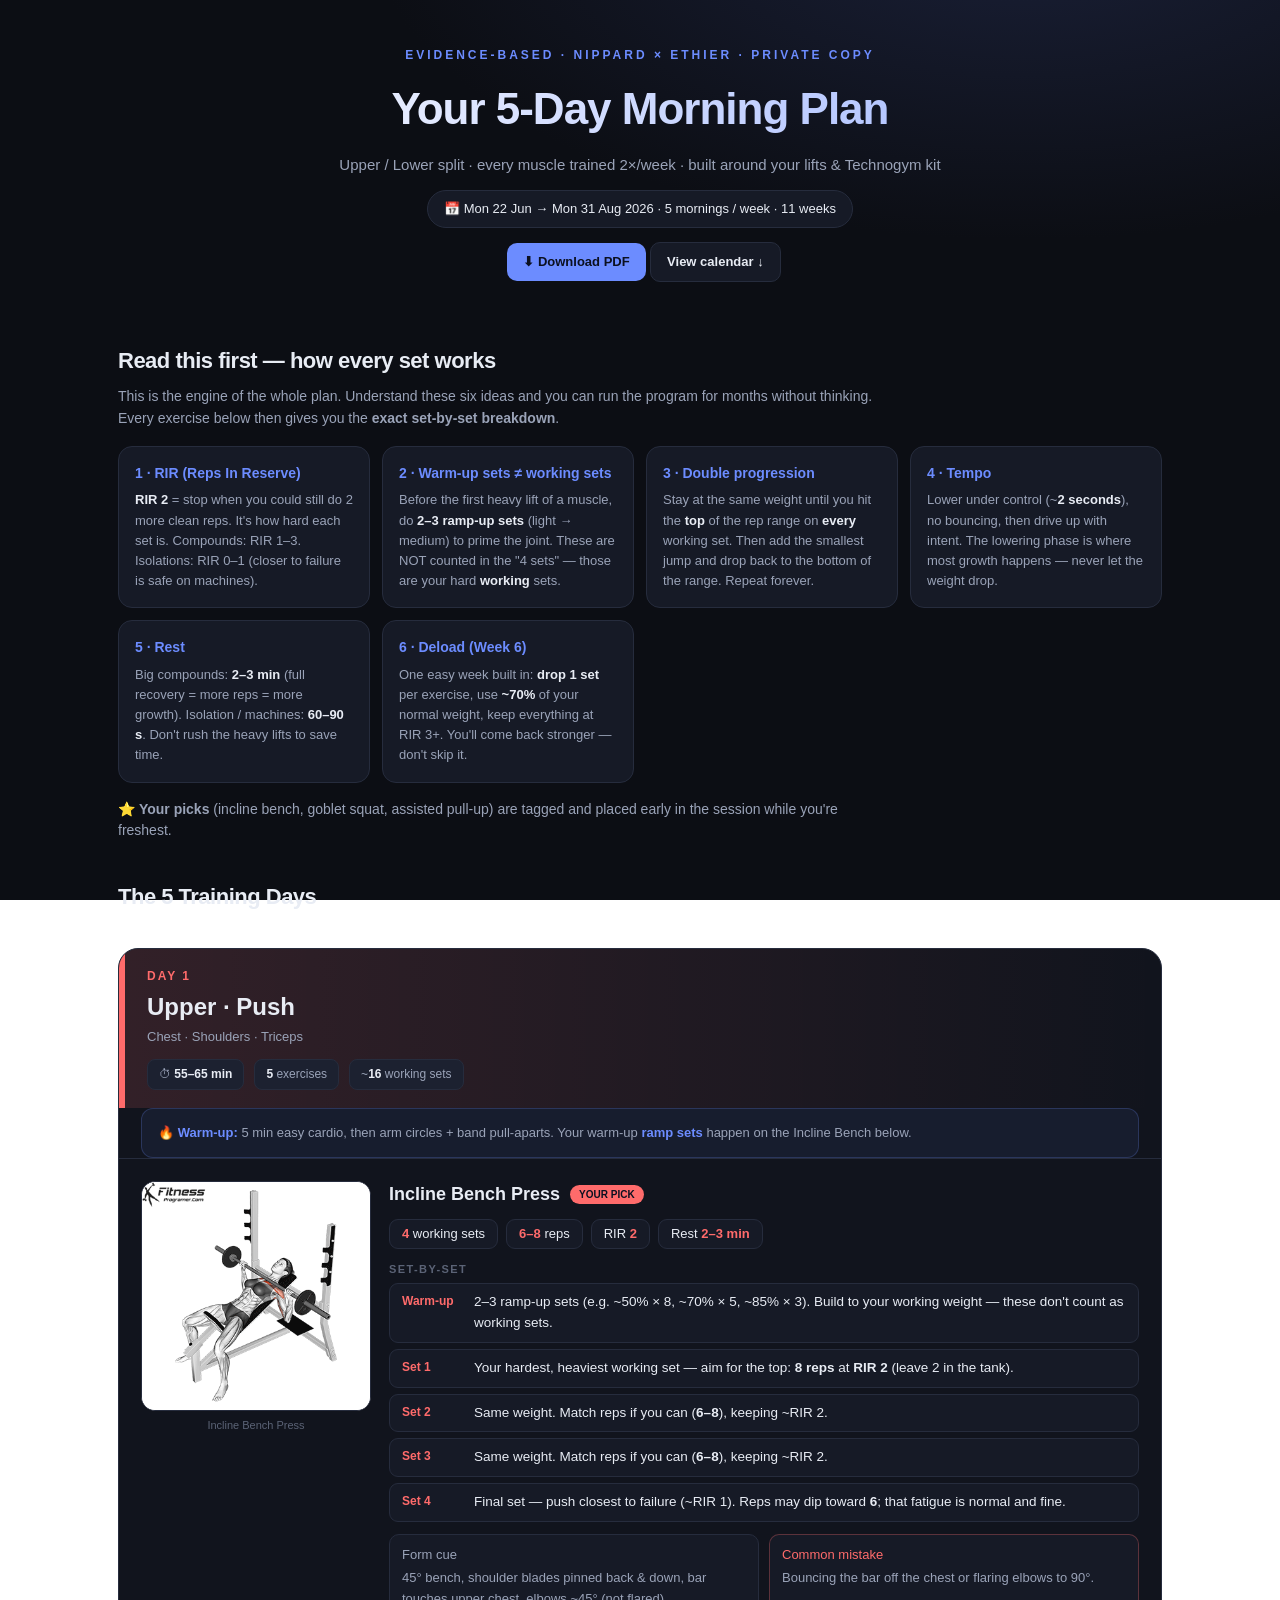
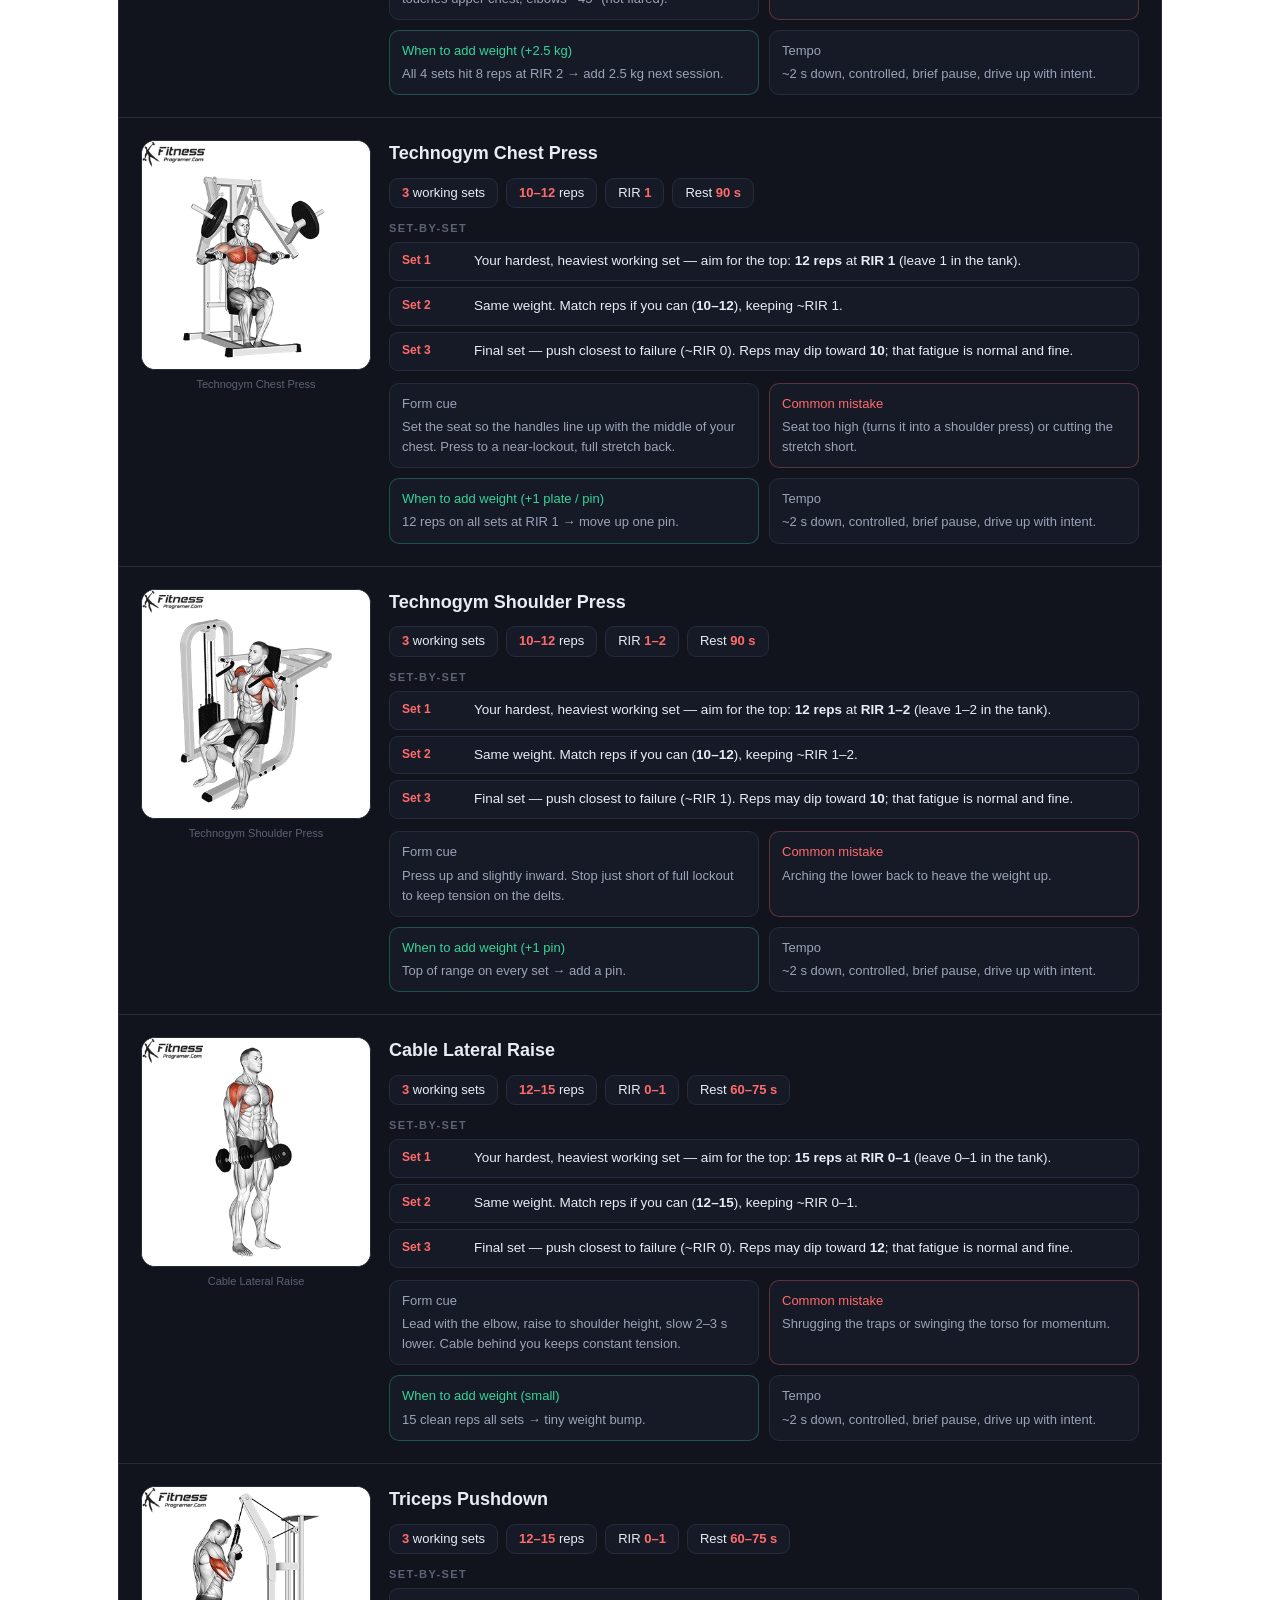
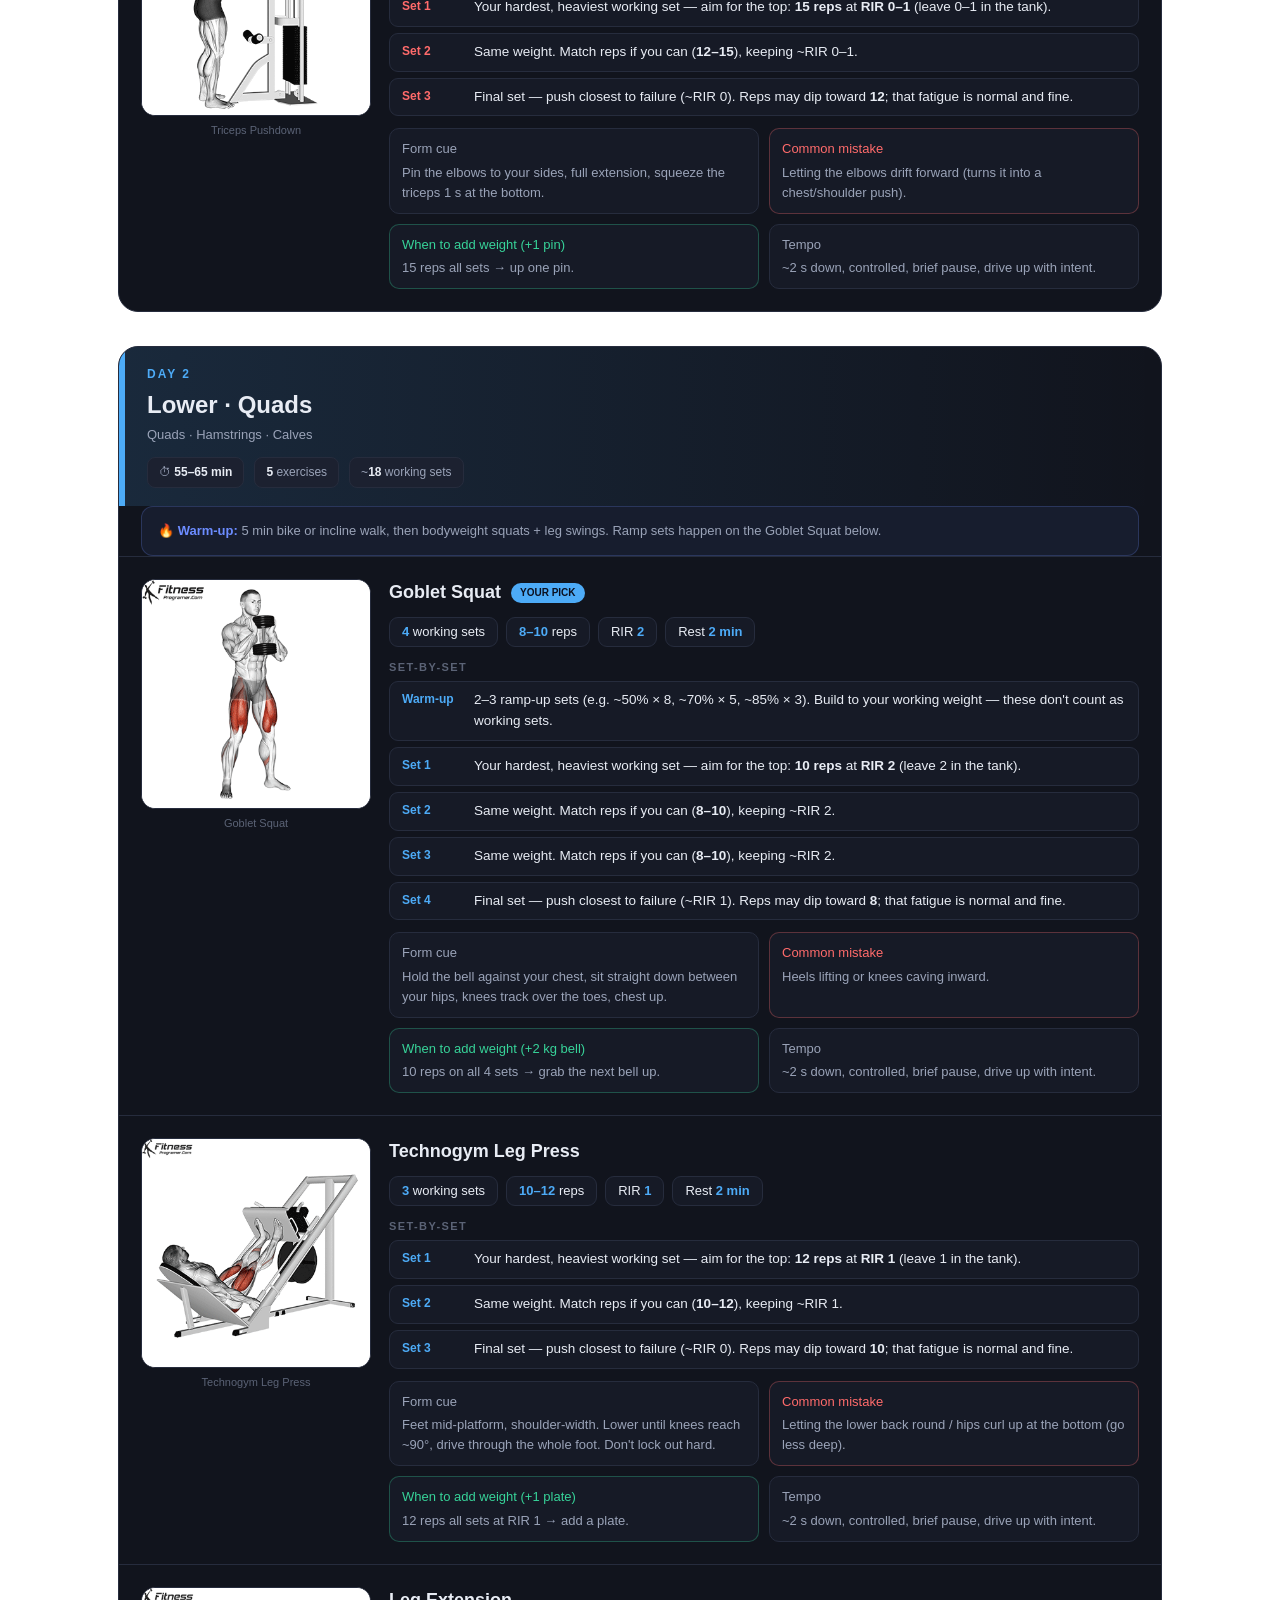
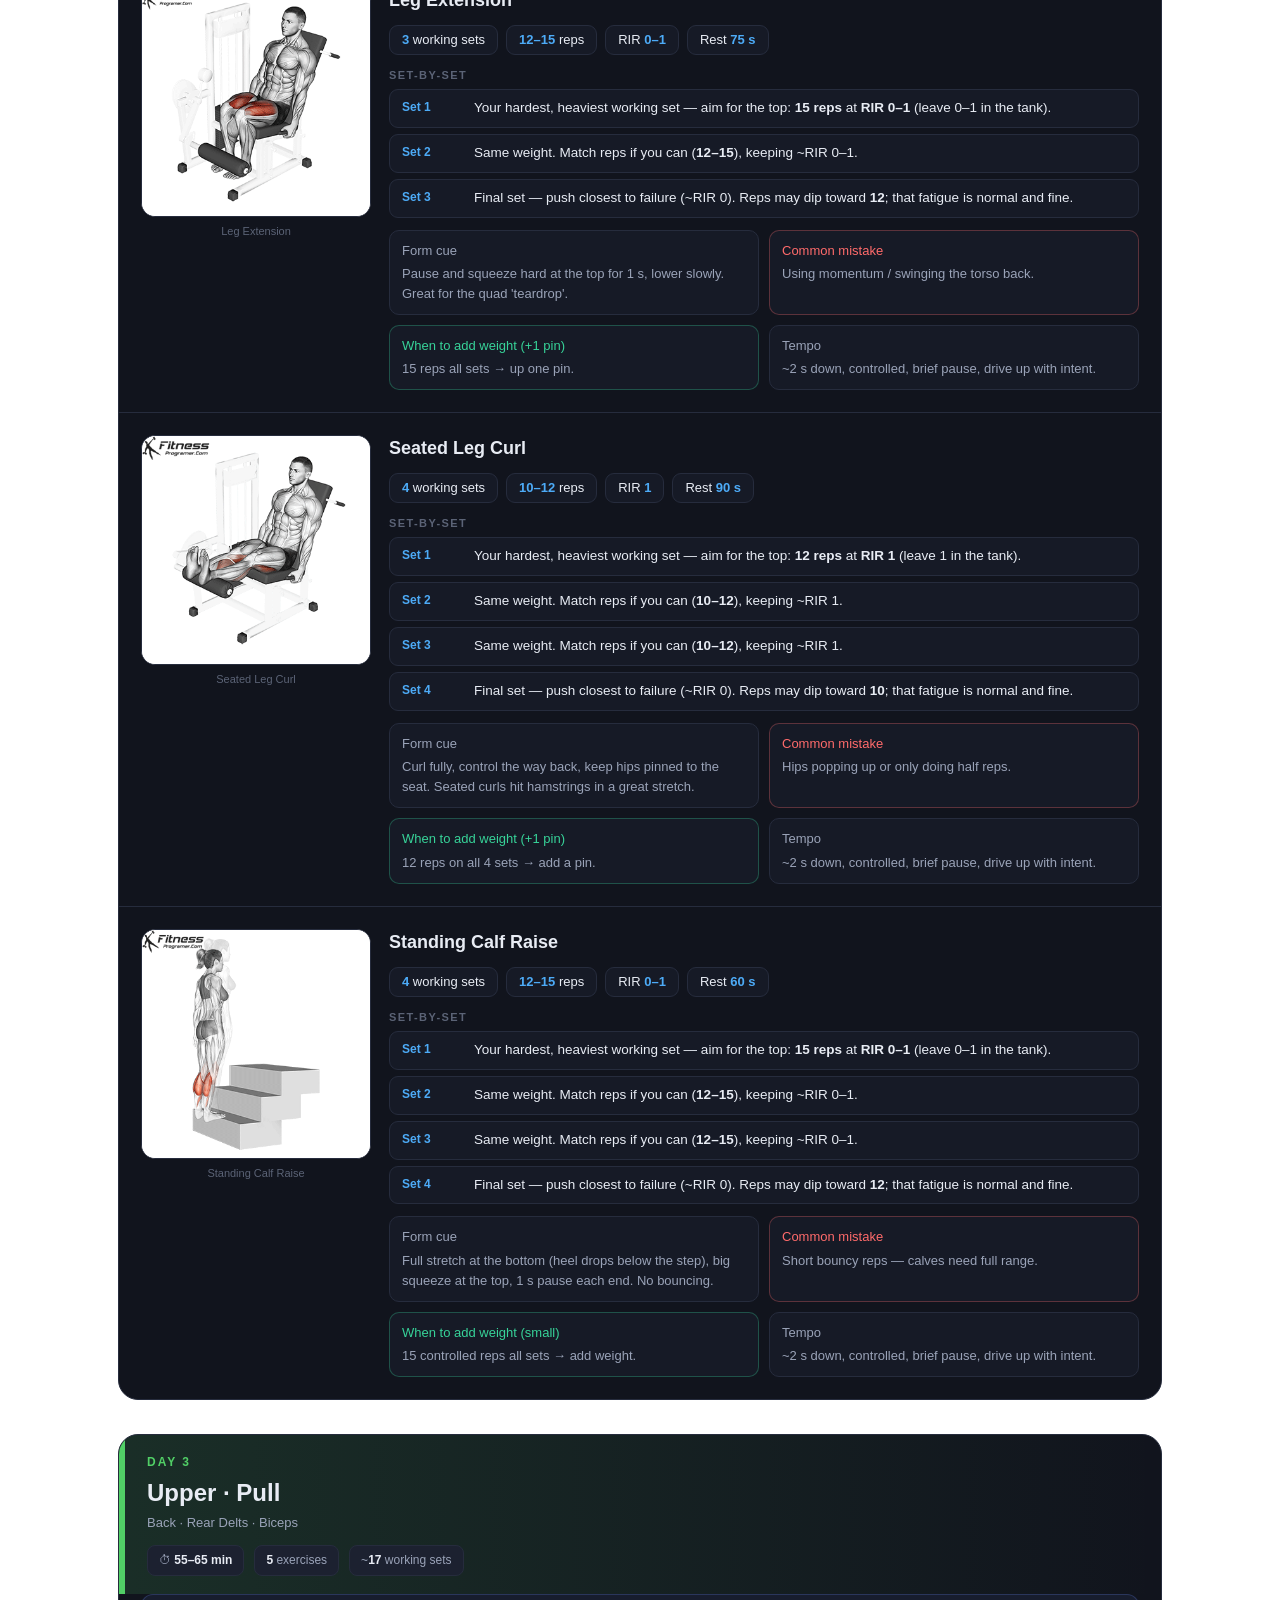
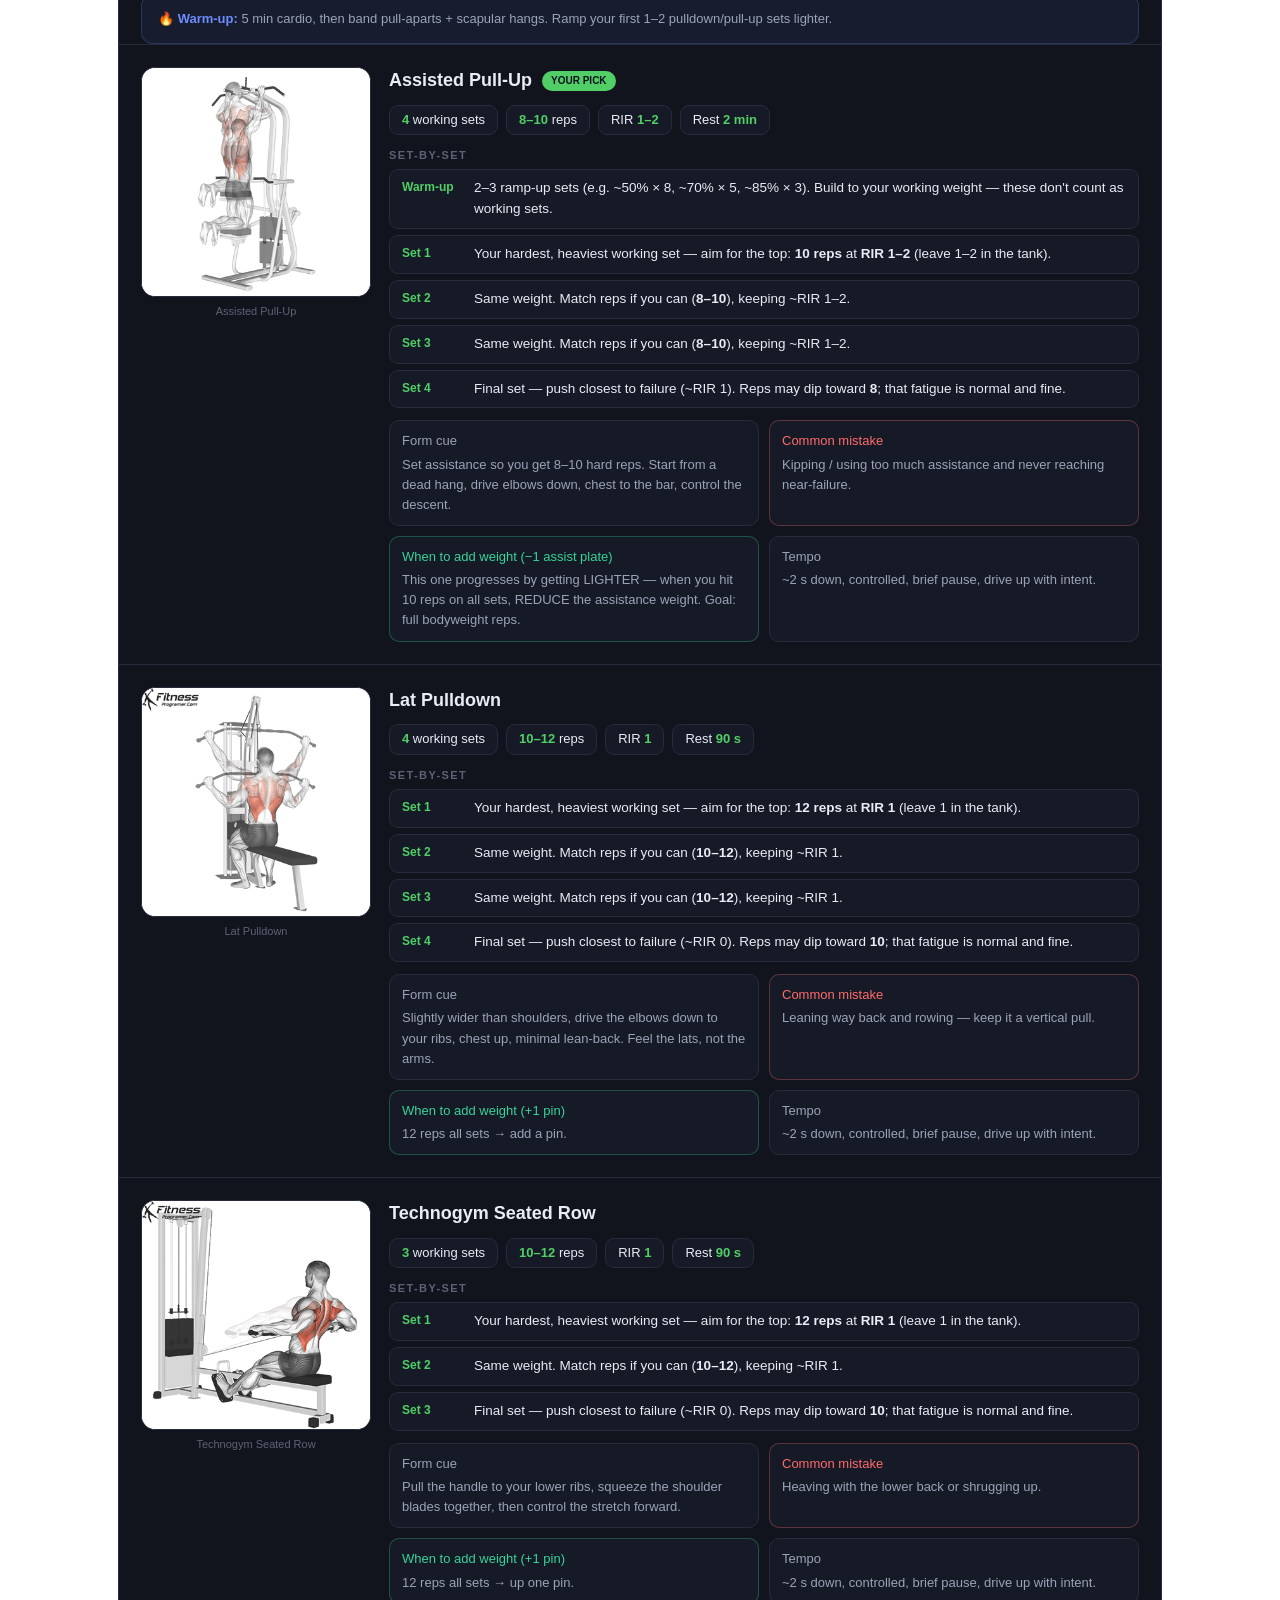
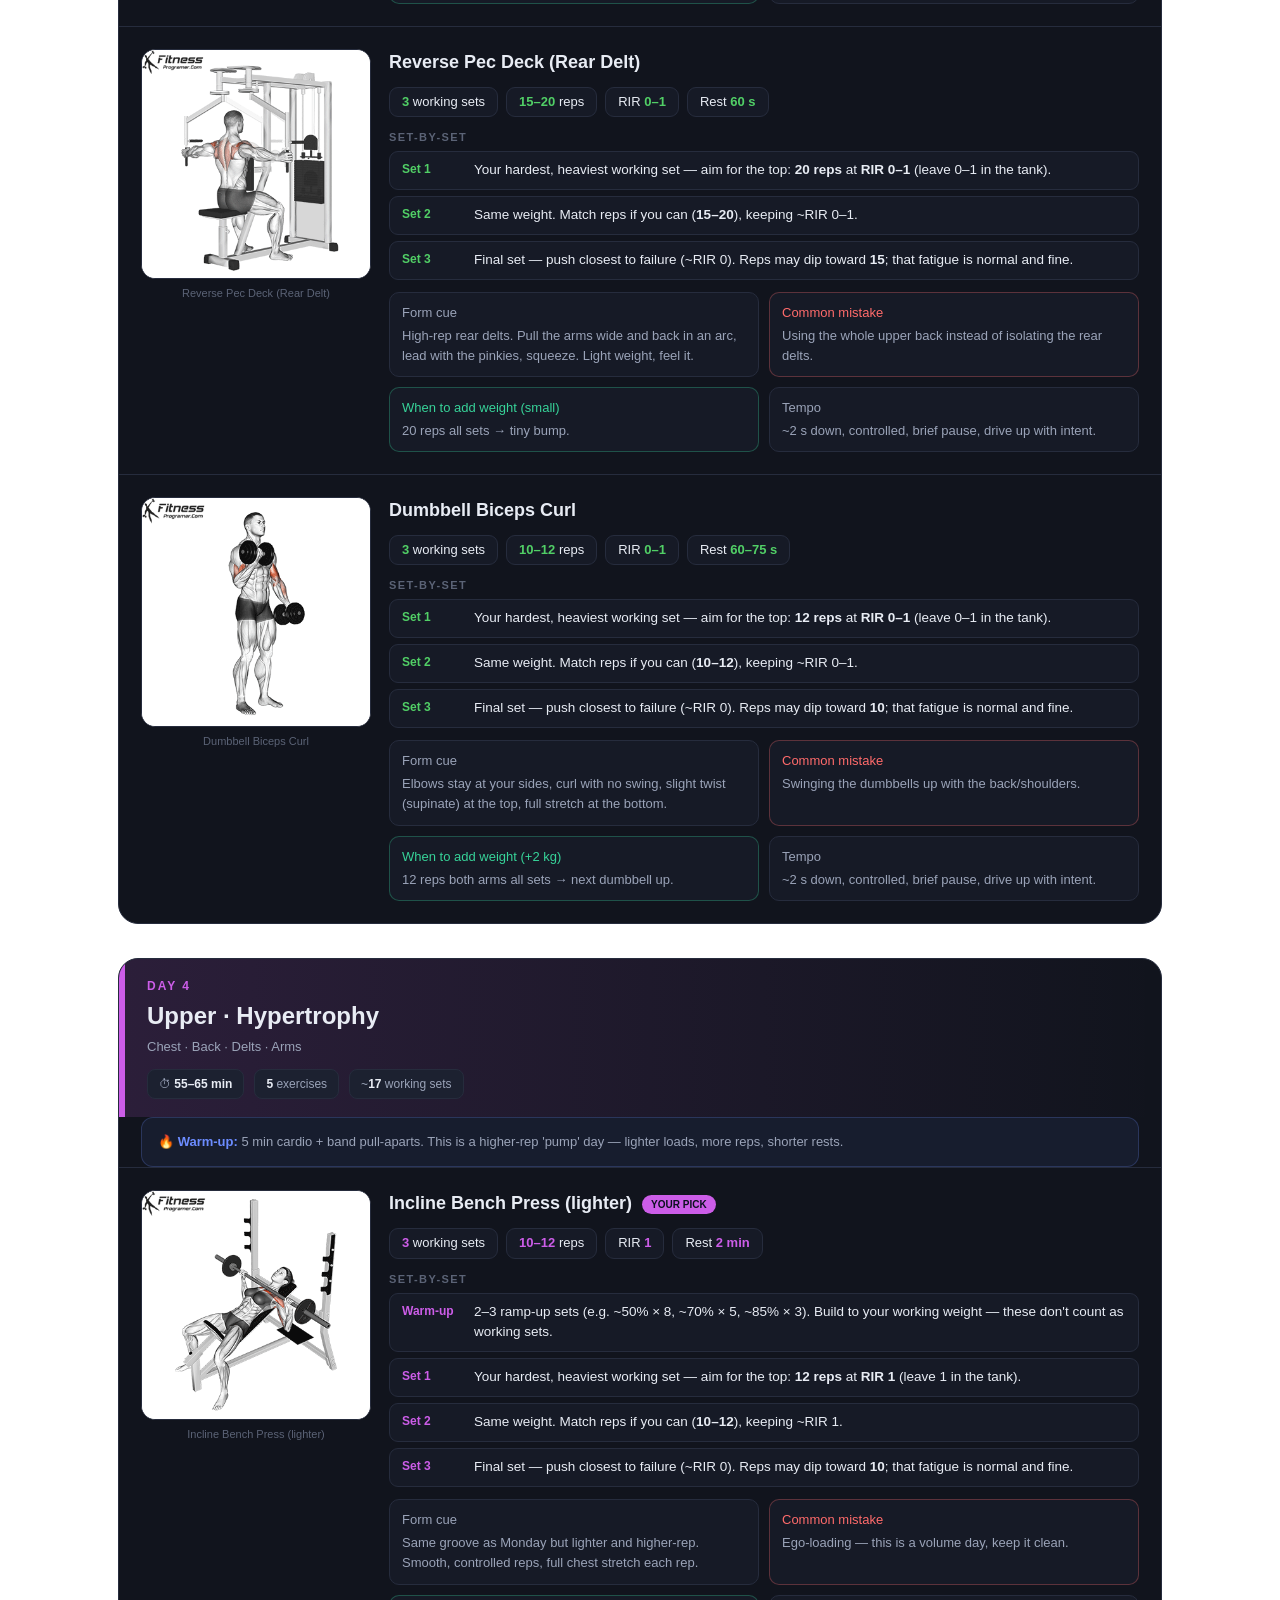
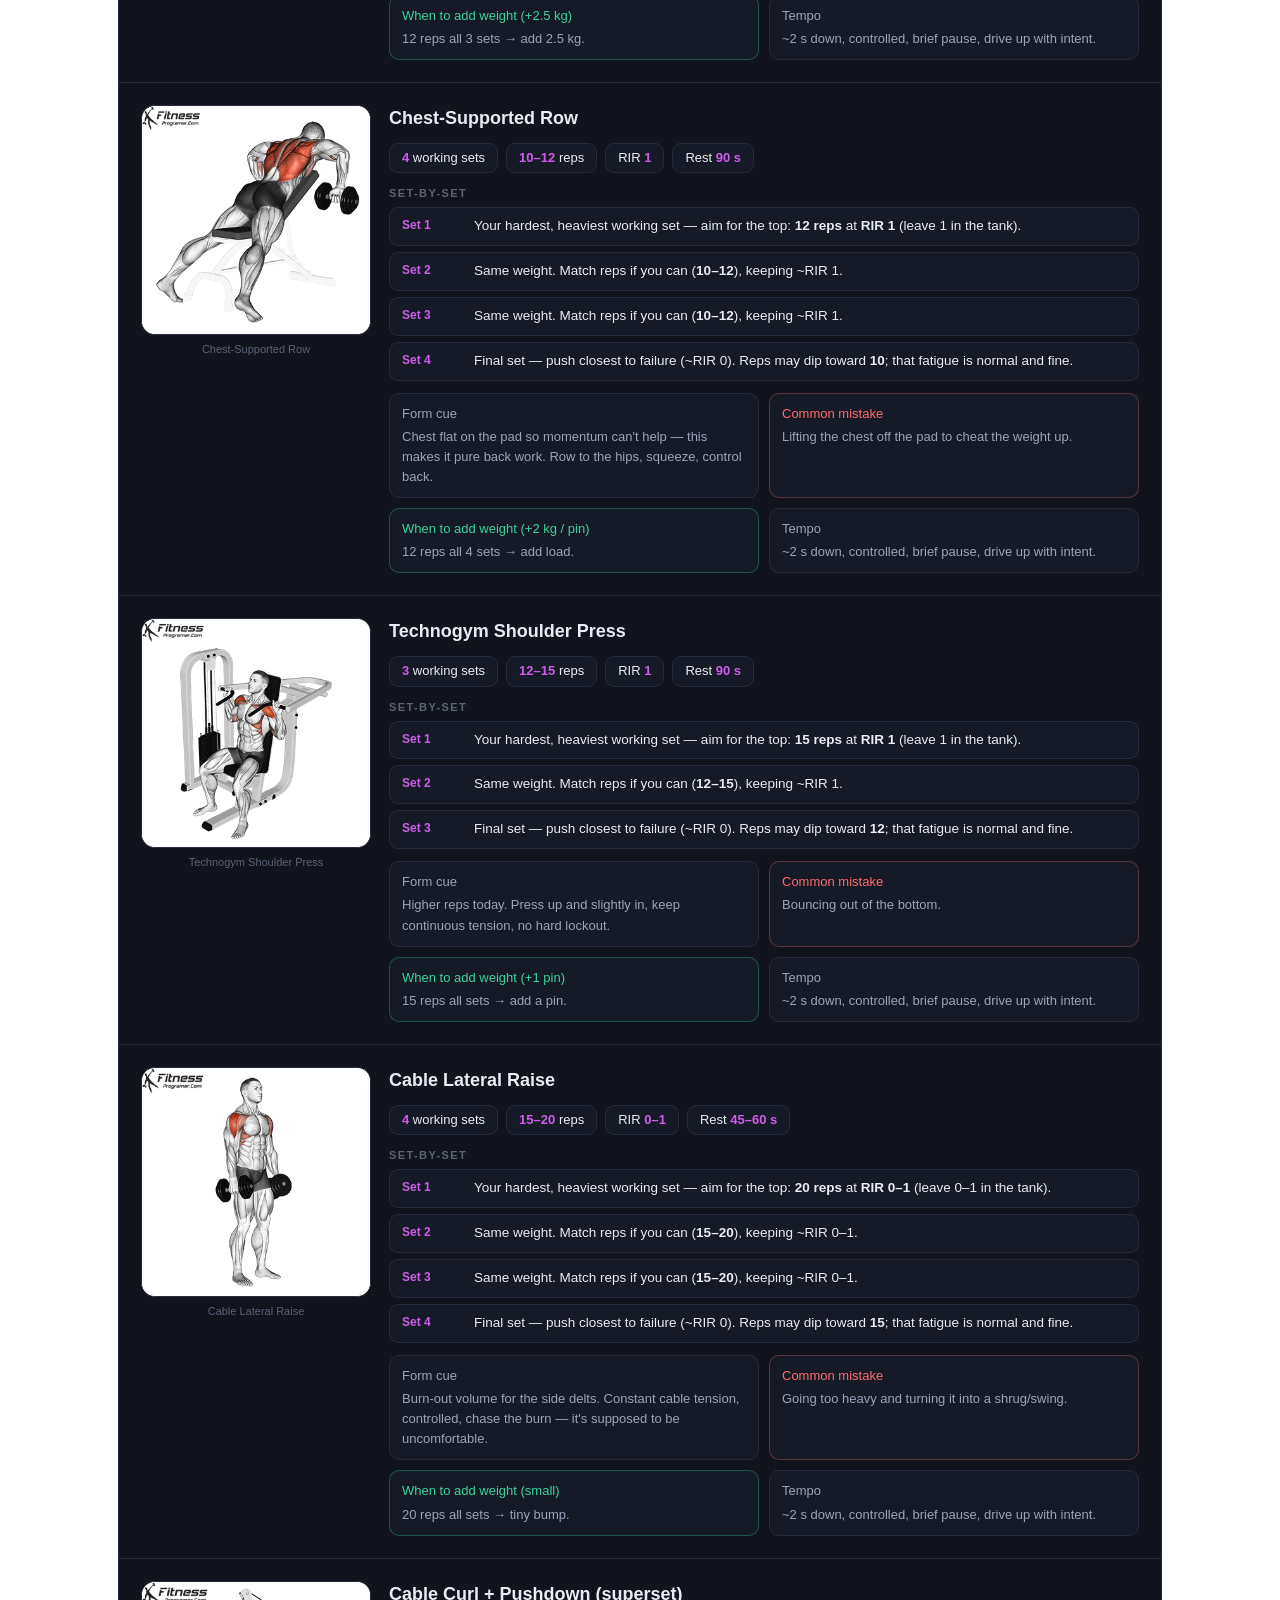
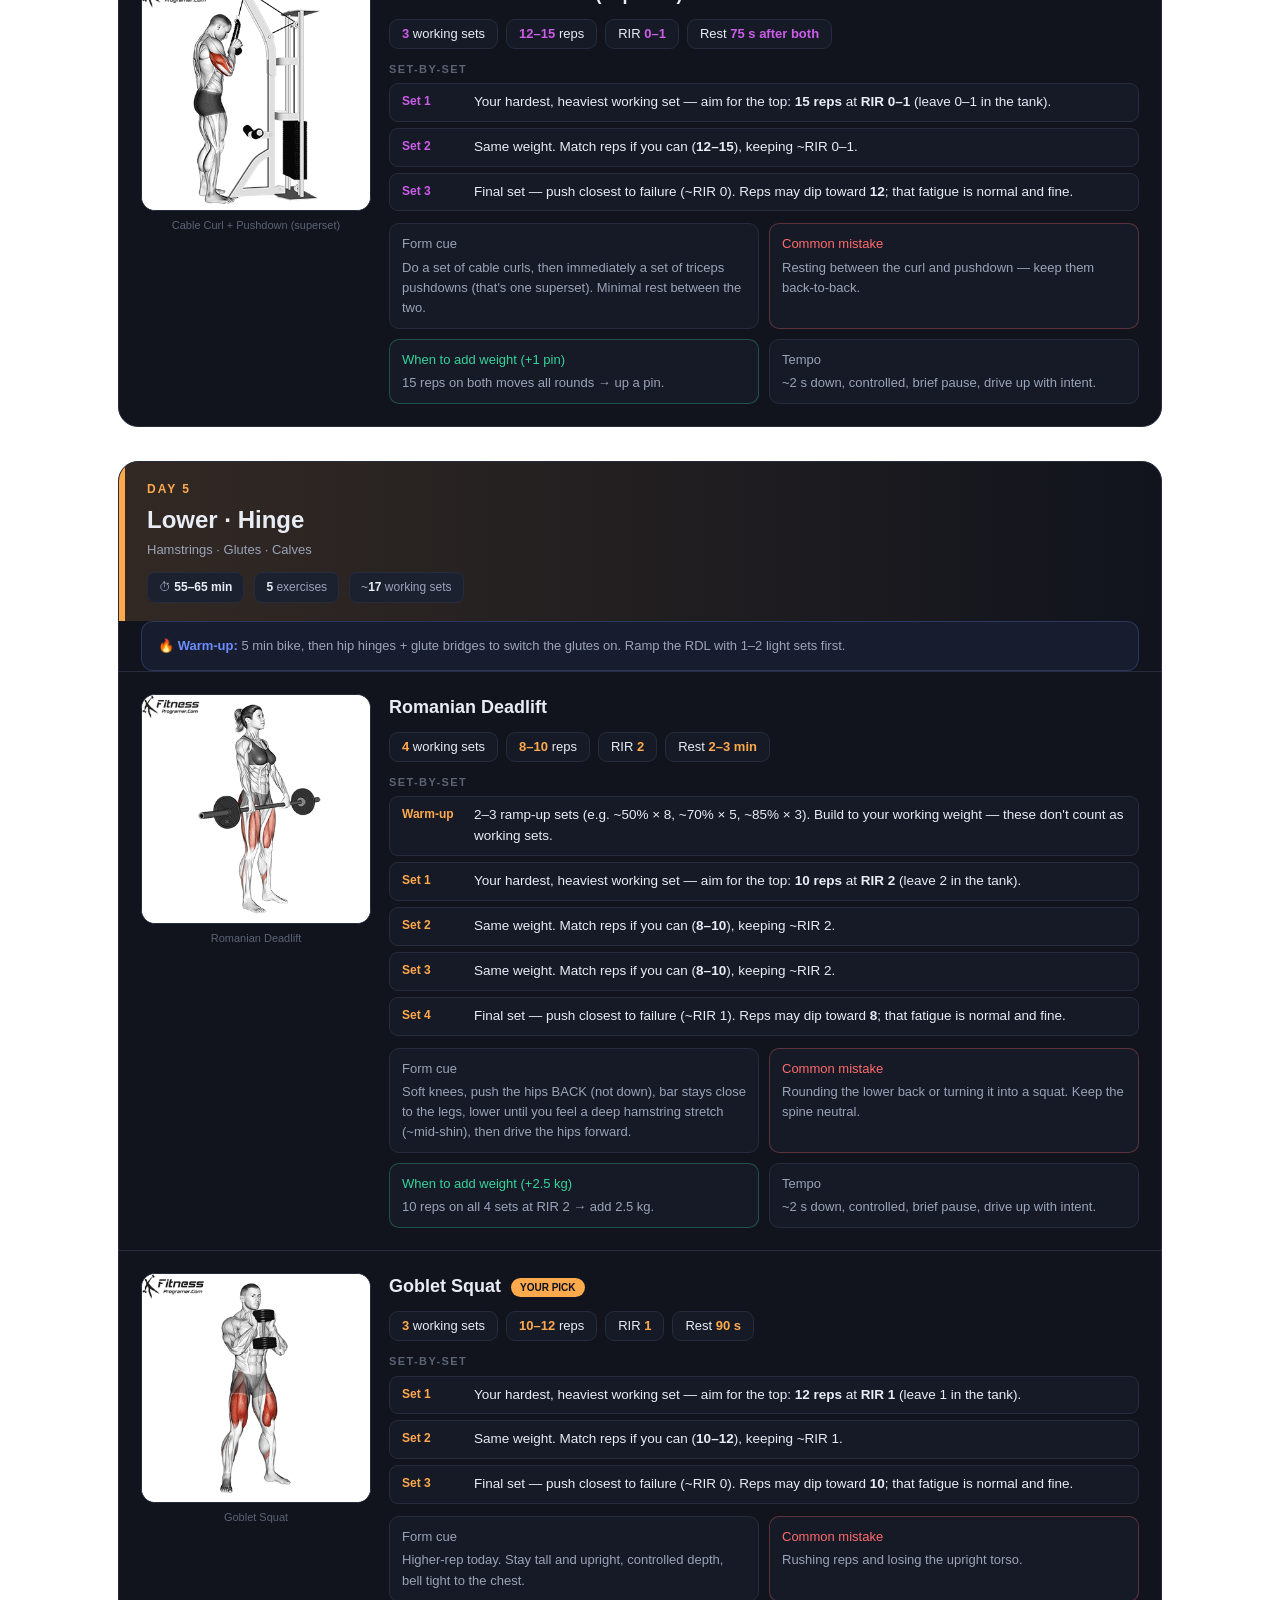
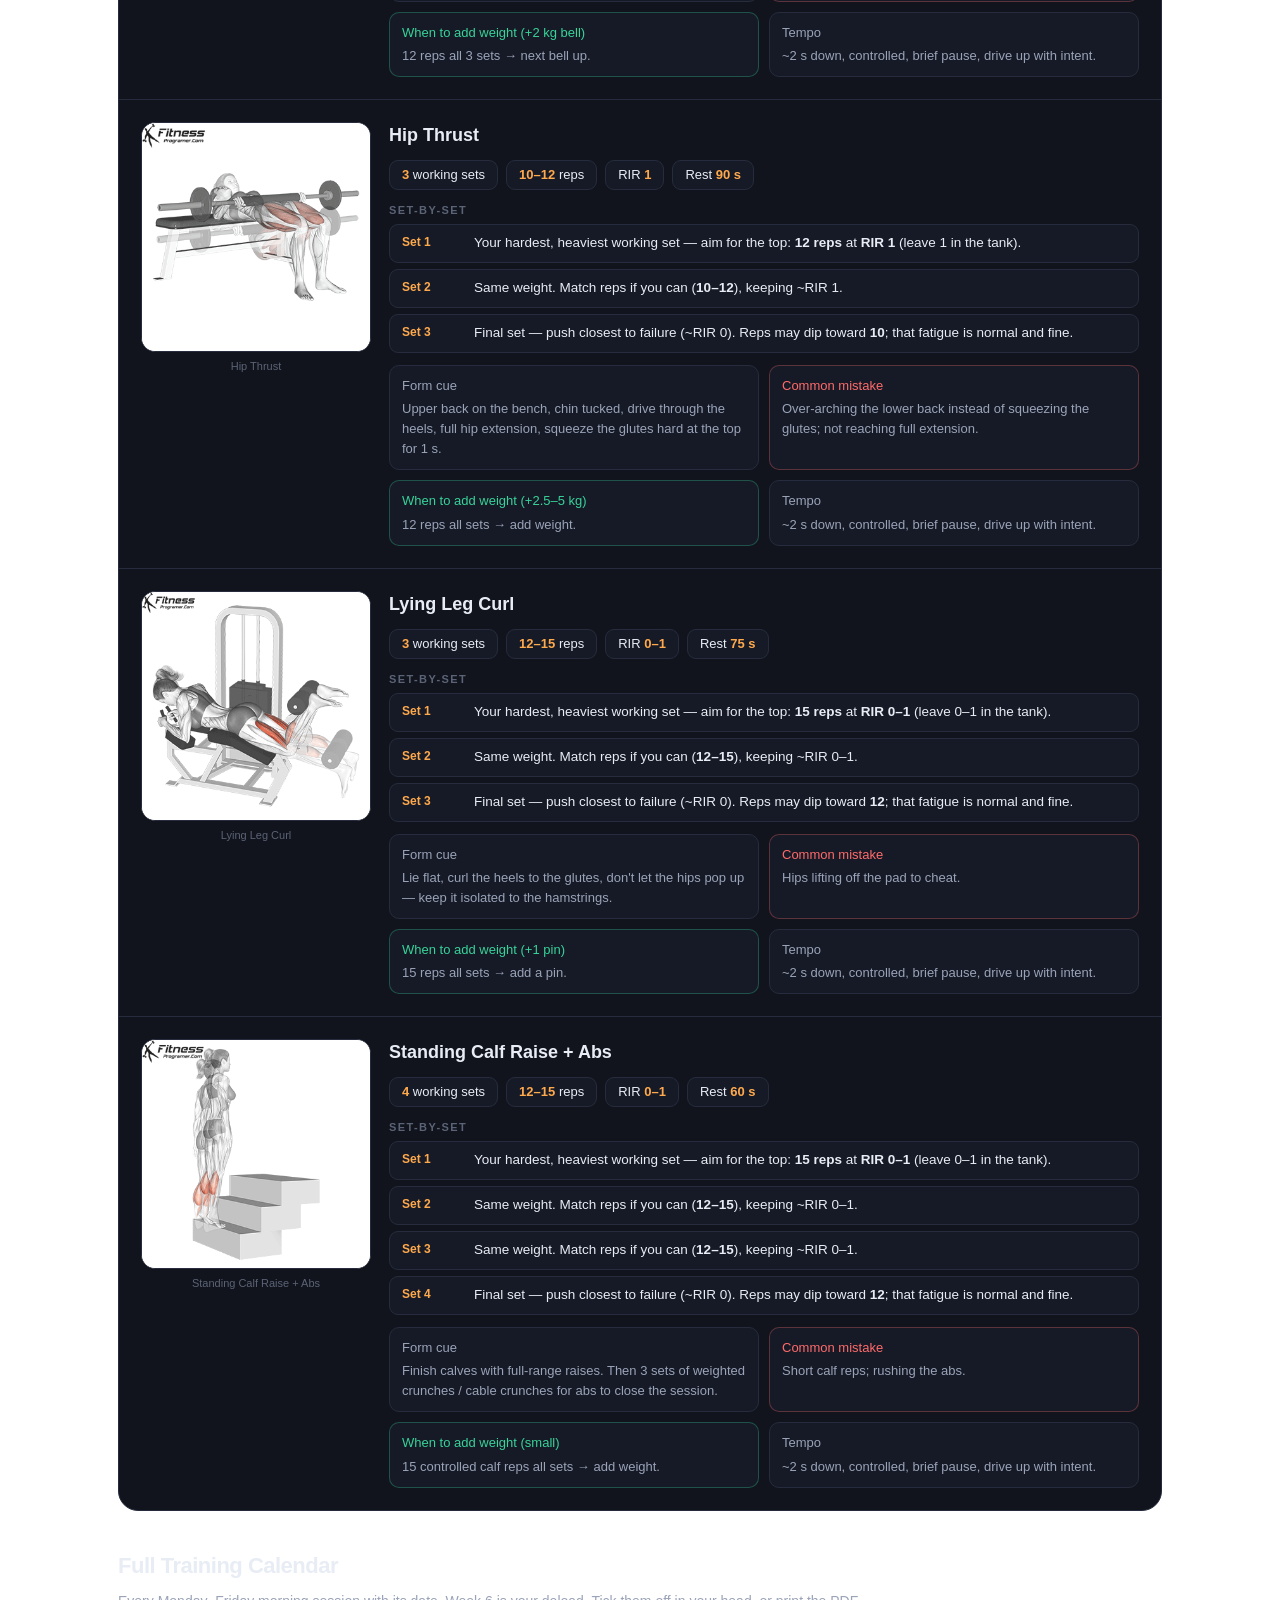
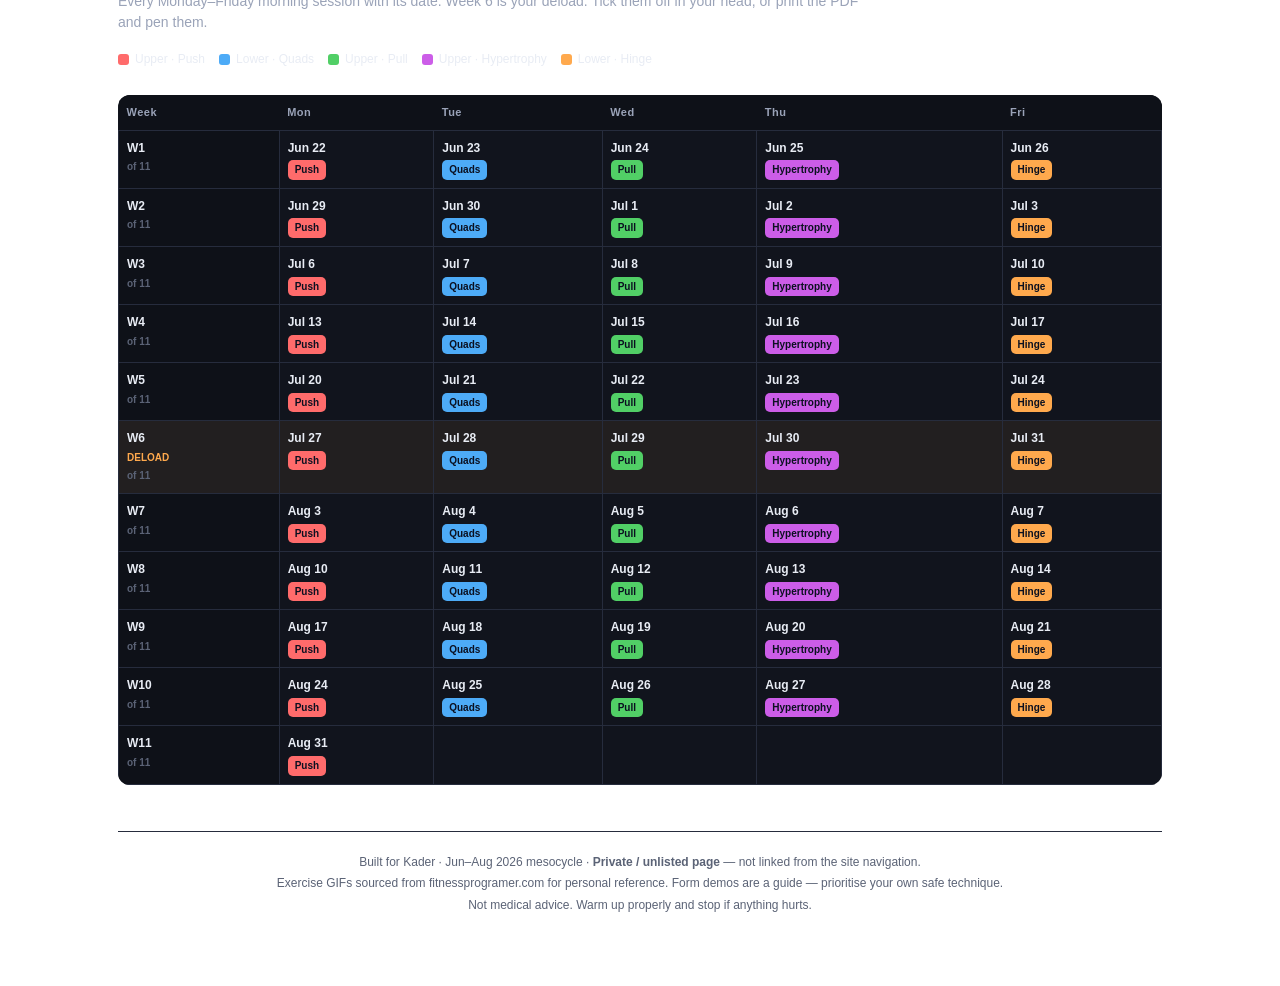
==== strength-x9f3a7c2e/index.html @ bdf9c9da "Add private 5-day training plan page (unlisted) Self-contained explanatory training plan with verifi" ====
<!DOCTYPE html>
<html lang="en">
<head>
<meta charset="UTF-8">
<meta name="viewport" content="width=device-width, initial-scale=1.0">
<meta name="robots" content="noindex, nofollow">
<title>Kader · 5-Day Training Plan (Jun–Aug 2026)</title>
<style>
  :root{
    --bg:#0c0e14;--bg2:#11141d;--card:#161a26;--card2:#1c2130;--line:#262c3d;
    --txt:#e8ecf4;--mut:#9aa3b8;--mut2:#5b6376;--accent:#6c8cff;--good:#37d399;
    --push:#ff6b6b;--quad:#4dabf7;--pull:#51cf66;--hyp:#cc5de8;--hinge:#ffa94d;
  }
  *{box-sizing:border-box;margin:0;padding:0}
  body{font-family:-apple-system,BlinkMacSystemFont,"Segoe UI",Roboto,Helvetica,Arial,sans-serif;
    background:radial-gradient(1200px 600px at 80% -10%,#1a2038 0%,var(--bg) 55%) fixed;
    color:var(--txt);line-height:1.55;-webkit-font-smoothing:antialiased;padding-bottom:70px}
  .wrap{max-width:1080px;margin:0 auto;padding:0 18px}
  a{color:var(--accent)}

  header{padding:46px 0 24px;text-align:center}
  .kicker{font-size:12px;letter-spacing:3px;text-transform:uppercase;color:var(--accent);font-weight:700}
  h1{font-size:clamp(28px,5vw,44px);font-weight:800;letter-spacing:-1px;margin:10px 0;
    background:linear-gradient(90deg,#fff,#9db4ff);-webkit-background-clip:text;background-clip:text;color:transparent}
  .sub{color:var(--mut);font-size:15px}
  .range{display:inline-flex;gap:8px;margin-top:14px;background:var(--card);border:1px solid var(--line);
    padding:8px 16px;border-radius:99px;font-size:13px}
  .topdl{display:inline-block;margin-top:14px;margin-left:8px}
  .btn{background:var(--accent);color:#0b1020;border:none;padding:9px 16px;border-radius:10px;font-weight:700;
    font-size:13px;cursor:pointer;text-decoration:none;display:inline-block}
  .btn.ghost{background:var(--card);color:var(--txt);border:1px solid var(--line)}

  h2.sec{font-size:22px;font-weight:800;margin:38px 0 8px;letter-spacing:-.5px}
  .lead{color:var(--mut);font-size:14px;margin-bottom:16px;max-width:760px}

  /* MASTER EXPLAINER */
  .keybox{display:grid;grid-template-columns:repeat(auto-fit,minmax(230px,1fr));gap:12px;margin:16px 0}
  .key{background:var(--card);border:1px solid var(--line);border-radius:14px;padding:16px}
  .key h4{font-size:14px;margin-bottom:6px;color:var(--accent)}
  .key p{font-size:13px;color:var(--mut)}
  .key b{color:var(--txt)}

  /* DAY */
  .day{margin-top:34px;border:1px solid var(--line);border-radius:20px;overflow:hidden;background:var(--bg2)}
  .daybar{padding:18px 22px;border-left:6px solid var(--c);background:linear-gradient(90deg,color-mix(in srgb,var(--c) 14%,transparent),transparent)}
  .daybar .dn{font-size:12px;letter-spacing:2px;text-transform:uppercase;color:var(--c);font-weight:800}
  .daybar h3{font-size:24px;font-weight:800;margin:2px 0}
  .daybar .meta{font-size:13px;color:var(--mut)}
  .dayinfo{display:flex;flex-wrap:wrap;gap:10px;margin-top:12px}
  .dchip{font-size:12px;background:var(--card2);border:1px solid var(--line);padding:5px 11px;border-radius:8px;color:var(--mut)}
  .dchip b{color:var(--txt)}
  .warmup{margin:0 22px;padding:14px 16px;background:rgba(108,140,255,.08);border:1px solid rgba(108,140,255,.22);
    border-radius:12px;font-size:13px;color:var(--mut)}
  .warmup b{color:var(--accent)}

  /* EXERCISE */
  .ex{display:flex;gap:18px;padding:22px;border-top:1px solid var(--line)}
  @media(max-width:720px){.ex{flex-direction:column}}
  .gifwrap{flex-shrink:0;width:230px}
  @media(max-width:720px){.gifwrap{width:100%;max-width:300px}}
  .gifwrap img{width:100%;border-radius:14px;border:1px solid var(--line);background:#fff;display:block}
  .gifcap{font-size:11px;color:var(--mut2);text-align:center;margin-top:6px}
  .exbody{flex:1;min-width:0}
  .exhead{display:flex;align-items:center;gap:10px;flex-wrap:wrap}
  .exn{font-size:18px;font-weight:800}
  .star{font-size:10px;background:var(--c);color:#0b1020;font-weight:800;padding:2px 9px;border-radius:99px}
  .scheme{display:flex;gap:8px;flex-wrap:wrap;margin:10px 0}
  .pill{font-size:13px;background:var(--card);border:1px solid var(--line);padding:4px 12px;border-radius:9px}
  .pill b{color:var(--c)}
  .block{margin-top:12px}
  .block .lbl{font-size:11px;letter-spacing:1.4px;text-transform:uppercase;color:var(--mut2);font-weight:700;margin-bottom:5px}
  .setlist{list-style:none;display:flex;flex-direction:column;gap:6px}
  .setlist li{font-size:13.5px;color:var(--txt);background:var(--card);border:1px solid var(--line);
    border-radius:9px;padding:8px 12px;display:flex;gap:10px}
  .setlist li .si{flex-shrink:0;width:62px;font-weight:800;color:var(--c);font-size:12px}
  .meta2{display:grid;grid-template-columns:1fr 1fr;gap:10px;margin-top:12px}
  @media(max-width:520px){.meta2{grid-template-columns:1fr}}
  .mcard{background:var(--card);border:1px solid var(--line);border-radius:10px;padding:10px 12px;font-size:13px;color:var(--mut)}
  .mcard .lbl{margin-bottom:3px}
  .mcard.bad{border-color:rgba(255,107,107,.3)}
  .mcard.bad .lbl{color:var(--push)}
  .mcard.go{border-color:rgba(55,211,153,.3)}
  .mcard.go .lbl{color:var(--good)}

  /* CALENDAR */
  table{width:100%;border-collapse:collapse;font-size:12px;margin-top:14px;background:var(--bg2);border-radius:12px;overflow:hidden}
  th{background:#0e1118;color:var(--mut);padding:9px 8px;text-align:left;font-size:11px;letter-spacing:.5px;border-bottom:1px solid var(--line)}
  td{border:1px solid var(--line);padding:8px;vertical-align:top}
  .wkn{font-weight:800;white-space:nowrap;background:#0e1118}
  .cell b{display:block}
  .cell small{display:inline-block;color:#0b1020;font-size:10px;padding:2px 7px;border-radius:5px;margin-top:3px;font-weight:700}
  .deload td{background:rgba(255,169,77,.07)}
  .debadge{color:var(--hinge);font-weight:800;font-size:10px}
  .legend{display:flex;gap:14px;flex-wrap:wrap;margin:12px 0;font-size:12px}
  .lg{display:flex;align-items:center;gap:6px}.lgd{width:11px;height:11px;border-radius:3px}
  footer{text-align:center;color:var(--mut2);font-size:12px;margin-top:46px;line-height:1.8;border-top:1px solid var(--line);padding-top:20px}
</style>
</head>
<body>
<div class="wrap">
  <header>
    <div class="kicker">Evidence-Based · Nippard × Ethier · Private Copy</div>
    <h1>Your 5-Day Morning Plan</h1>
    <p class="sub">Upper / Lower split · every muscle trained 2×/week · built around your lifts &amp; Technogym kit</p>
    <div><span class="range">📅 Mon 22 Jun → Mon 31 Aug 2026 · 5 mornings / week · 11 weeks</span></div>
    <div class="topdl">
      <a class="btn" href="Training-Plan.pdf" download>⬇ Download PDF</a>
      <a class="btn ghost" href="#calendar">View calendar ↓</a>
    </div>
  </header>

  <h2 class="sec">Read this first — how every set works</h2>
  <p class="lead">This is the engine of the whole plan. Understand these six ideas and you can run the program for months without thinking. Every exercise below then gives you the <b>exact set-by-set breakdown</b>.</p>
  <div class="keybox">
    <div class="key"><h4>1 · RIR (Reps In Reserve)</h4><p><b>RIR 2</b> = stop when you could still do 2 more clean reps. It's how hard each set is. Compounds: RIR 1–3. Isolations: RIR 0–1 (closer to failure is safe on machines).</p></div>
    <div class="key"><h4>2 · Warm-up sets ≠ working sets</h4><p>Before the first heavy lift of a muscle, do <b>2–3 ramp-up sets</b> (light → medium) to prime the joint. These are NOT counted in the "4 sets" — those are your hard <b>working</b> sets.</p></div>
    <div class="key"><h4>3 · Double progression</h4><p>Stay at the same weight until you hit the <b>top</b> of the rep range on <b>every</b> working set. Then add the smallest jump and drop back to the bottom of the range. Repeat forever.</p></div>
    <div class="key"><h4>4 · Tempo</h4><p>Lower under control (~<b>2 seconds</b>), no bouncing, then drive up with intent. The lowering phase is where most growth happens — never let the weight drop.</p></div>
    <div class="key"><h4>5 · Rest</h4><p>Big compounds: <b>2–3 min</b> (full recovery = more reps = more growth). Isolation / machines: <b>60–90 s</b>. Don't rush the heavy lifts to save time.</p></div>
    <div class="key"><h4>6 · Deload (Week 6)</h4><p>One easy week built in: <b>drop 1 set</b> per exercise, use <b>~70%</b> of your normal weight, keep everything at RIR 3+. You'll come back stronger — don't skip it.</p></div>
  </div>
  <p class="lead">⭐ <b>Your picks</b> (incline bench, goblet squat, assisted pull-up) are tagged and placed early in the session while you're freshest.</p>

  <h2 class="sec">The 5 Training Days</h2>
  <div id="days"></div>

  <h2 class="sec" id="calendar">Full Training Calendar</h2>
  <p class="lead">Every Monday–Friday morning session with its date. Week 6 is your deload. Tick them off in your head, or print the PDF and pen them.</p>
  <div class="legend" id="legend"></div>
  <div style="overflow-x:auto"><table><thead><tr><th>Week</th><th>Mon</th><th>Tue</th><th>Wed</th><th>Thu</th><th>Fri</th></tr></thead><tbody id="cal"></tbody></table></div>

  <footer>
    Built for Kader · Jun–Aug 2026 mesocycle · <b>Private / unlisted page</b> — not linked from the site navigation.<br>
    Exercise GIFs sourced from fitnessprogramer.com for personal reference. Form demos are a guide — prioritise your own safe technique.<br>
    Not medical advice. Warm up properly and stop if anything hurts.
  </footer>
</div>

<script>
/* ---------- DATA ---------- */
const G="gifs/";
function S(label,txt){return {label,txt}}
const WORKOUTS=[
 {key:"push",name:"Upper · Push",focus:"Chest · Shoulders · Triceps",c:"var(--push)",time:"55–65 min",
  warm:"5 min easy cardio, then arm circles + band pull-aparts. Your warm-up <b>ramp sets</b> happen on the Incline Bench below.",
  ex:[
   {n:"Incline Bench Press",gif:"incline_bench_press",star:1,s:4,rl:6,rh:8,rir:"2",rest:"2–3 min",step:"+2.5 kg",warm:1,comp:1,
    cue:"45° bench, shoulder blades pinned back & down, bar touches upper chest, elbows ~45° (not flared).",
    bad:"Bouncing the bar off the chest or flaring elbows to 90°.",
    go:"All 4 sets hit 8 reps at RIR 2 → add 2.5 kg next session."},
   {n:"Technogym Chest Press",gif:"chest_press_machine",s:3,rl:10,rh:12,rir:"1",rest:"90 s",step:"+1 plate / pin",comp:1,
    cue:"Set the seat so the handles line up with the middle of your chest. Press to a near-lockout, full stretch back.",
    bad:"Seat too high (turns it into a shoulder press) or cutting the stretch short.",
    go:"12 reps on all sets at RIR 1 → move up one pin."},
   {n:"Technogym Shoulder Press",gif:"shoulder_press_machine",s:3,rl:10,rh:12,rir:"1–2",rest:"90 s",step:"+1 pin",comp:1,
    cue:"Press up and slightly inward. Stop just short of full lockout to keep tension on the delts.",
    bad:"Arching the lower back to heave the weight up.",
    go:"Top of range on every set → add a pin."},
   {n:"Cable Lateral Raise",gif:"lateral_raise",s:3,rl:12,rh:15,rir:"0–1",rest:"60–75 s",step:"small",
    cue:"Lead with the elbow, raise to shoulder height, slow 2–3 s lower. Cable behind you keeps constant tension.",
    bad:"Shrugging the traps or swinging the torso for momentum.",
    go:"15 clean reps all sets → tiny weight bump."},
   {n:"Triceps Pushdown",gif:"triceps_pushdown",s:3,rl:12,rh:15,rir:"0–1",rest:"60–75 s",step:"+1 pin",
    cue:"Pin the elbows to your sides, full extension, squeeze the triceps 1 s at the bottom.",
    bad:"Letting the elbows drift forward (turns it into a chest/shoulder push).",
    go:"15 reps all sets → up one pin."}]},

 {key:"quad",name:"Lower · Quads",focus:"Quads · Hamstrings · Calves",c:"var(--quad)",time:"55–65 min",
  warm:"5 min bike or incline walk, then bodyweight squats + leg swings. Ramp sets happen on the Goblet Squat below.",
  ex:[
   {n:"Goblet Squat",gif:"goblet_squat",star:1,s:4,rl:8,rh:10,rir:"2",rest:"2 min",step:"+2 kg bell",warm:1,comp:1,
    cue:"Hold the bell against your chest, sit straight down between your hips, knees track over the toes, chest up.",
    bad:"Heels lifting or knees caving inward.",
    go:"10 reps on all 4 sets → grab the next bell up."},
   {n:"Technogym Leg Press",gif:"leg_press",s:3,rl:10,rh:12,rir:"1",rest:"2 min",step:"+1 plate",comp:1,
    cue:"Feet mid-platform, shoulder-width. Lower until knees reach ~90°, drive through the whole foot. Don't lock out hard.",
    bad:"Letting the lower back round / hips curl up at the bottom (go less deep).",
    go:"12 reps all sets at RIR 1 → add a plate."},
   {n:"Leg Extension",gif:"leg_extension",s:3,rl:12,rh:15,rir:"0–1",rest:"75 s",step:"+1 pin",
    cue:"Pause and squeeze hard at the top for 1 s, lower slowly. Great for the quad 'teardrop'.",
    bad:"Using momentum / swinging the torso back.",
    go:"15 reps all sets → up one pin."},
   {n:"Seated Leg Curl",gif:"seated_leg_curl",s:4,rl:10,rh:12,rir:"1",rest:"90 s",step:"+1 pin",comp:1,
    cue:"Curl fully, control the way back, keep hips pinned to the seat. Seated curls hit hamstrings in a great stretch.",
    bad:"Hips popping up or only doing half reps.",
    go:"12 reps on all 4 sets → add a pin."},
   {n:"Standing Calf Raise",gif:"standing_calf_raise",s:4,rl:12,rh:15,rir:"0–1",rest:"60 s",step:"small",
    cue:"Full stretch at the bottom (heel drops below the step), big squeeze at the top, 1 s pause each end. No bouncing.",
    bad:"Short bouncy reps — calves need full range.",
    go:"15 controlled reps all sets → add weight."}]},

 {key:"pull",name:"Upper · Pull",focus:"Back · Rear Delts · Biceps",c:"var(--pull)",time:"55–65 min",
  warm:"5 min cardio, then band pull-aparts + scapular hangs. Ramp your first 1–2 pulldown/pull-up sets lighter.",
  ex:[
   {n:"Assisted Pull-Up",gif:"assisted_pullup",star:1,s:4,rl:8,rh:10,rir:"1–2",rest:"2 min",step:"−1 assist plate",warm:1,comp:1,
    cue:"Set assistance so you get 8–10 hard reps. Start from a dead hang, drive elbows down, chest to the bar, control the descent.",
    bad:"Kipping / using too much assistance and never reaching near-failure.",
    go:"This one progresses by getting LIGHTER — when you hit 10 reps on all sets, REDUCE the assistance weight. Goal: full bodyweight reps."},
   {n:"Lat Pulldown",gif:"lat_pulldown",s:4,rl:10,rh:12,rir:"1",rest:"90 s",step:"+1 pin",comp:1,
    cue:"Slightly wider than shoulders, drive the elbows down to your ribs, chest up, minimal lean-back. Feel the lats, not the arms.",
    bad:"Leaning way back and rowing — keep it a vertical pull.",
    go:"12 reps all sets → add a pin."},
   {n:"Technogym Seated Row",gif:"seated_cable_row",s:3,rl:10,rh:12,rir:"1",rest:"90 s",step:"+1 pin",comp:1,
    cue:"Pull the handle to your lower ribs, squeeze the shoulder blades together, then control the stretch forward.",
    bad:"Heaving with the lower back or shrugging up.",
    go:"12 reps all sets → up one pin."},
   {n:"Reverse Pec Deck (Rear Delt)",gif:"reverse_pec_deck",s:3,rl:15,rh:20,rir:"0–1",rest:"60 s",step:"small",
    cue:"High-rep rear delts. Pull the arms wide and back in an arc, lead with the pinkies, squeeze. Light weight, feel it.",
    bad:"Using the whole upper back instead of isolating the rear delts.",
    go:"20 reps all sets → tiny bump."},
   {n:"Dumbbell Biceps Curl",gif:"dumbbell_curl",s:3,rl:10,rh:12,rir:"0–1",rest:"60–75 s",step:"+2 kg",
    cue:"Elbows stay at your sides, curl with no swing, slight twist (supinate) at the top, full stretch at the bottom.",
    bad:"Swinging the dumbbells up with the back/shoulders.",
    go:"12 reps both arms all sets → next dumbbell up."}]},

 {key:"hyp",name:"Upper · Hypertrophy",focus:"Chest · Back · Delts · Arms",c:"var(--hyp)",time:"55–65 min",
  warm:"5 min cardio + band pull-aparts. This is a higher-rep 'pump' day — lighter loads, more reps, shorter rests.",
  ex:[
   {n:"Incline Bench Press (lighter)",gif:"incline_bench_press",star:1,s:3,rl:10,rh:12,rir:"1",rest:"2 min",step:"+2.5 kg",warm:1,comp:1,
    cue:"Same groove as Monday but lighter and higher-rep. Smooth, controlled reps, full chest stretch each rep.",
    bad:"Ego-loading — this is a volume day, keep it clean.",
    go:"12 reps all 3 sets → add 2.5 kg."},
   {n:"Chest-Supported Row",gif:"chest_supported_row",s:4,rl:10,rh:12,rir:"1",rest:"90 s",step:"+2 kg / pin",comp:1,
    cue:"Chest flat on the pad so momentum can't help — this makes it pure back work. Row to the hips, squeeze, control back.",
    bad:"Lifting the chest off the pad to cheat the weight up.",
    go:"12 reps all 4 sets → add load."},
   {n:"Technogym Shoulder Press",gif:"shoulder_press_machine",s:3,rl:12,rh:15,rir:"1",rest:"90 s",step:"+1 pin",comp:1,
    cue:"Higher reps today. Press up and slightly in, keep continuous tension, no hard lockout.",
    bad:"Bouncing out of the bottom.",
    go:"15 reps all sets → add a pin."},
   {n:"Cable Lateral Raise",gif:"lateral_raise",s:4,rl:15,rh:20,rir:"0–1",rest:"45–60 s",step:"small",
    cue:"Burn-out volume for the side delts. Constant cable tension, controlled, chase the burn — it's supposed to be uncomfortable.",
    bad:"Going too heavy and turning it into a shrug/swing.",
    go:"20 reps all sets → tiny bump."},
   {n:"Cable Curl + Pushdown (superset)",gif:"triceps_pushdown",s:3,rl:12,rh:15,rir:"0–1",rest:"75 s after both",step:"+1 pin",
    cue:"Do a set of cable curls, then immediately a set of triceps pushdowns (that's one superset). Minimal rest between the two.",
    bad:"Resting between the curl and pushdown — keep them back-to-back.",
    go:"15 reps on both moves all rounds → up a pin."}]},

 {key:"hinge",name:"Lower · Hinge",focus:"Hamstrings · Glutes · Calves",c:"var(--hinge)",time:"55–65 min",
  warm:"5 min bike, then hip hinges + glute bridges to switch the glutes on. Ramp the RDL with 1–2 light sets first.",
  ex:[
   {n:"Romanian Deadlift",gif:"romanian_deadlift",s:4,rl:8,rh:10,rir:"2",rest:"2–3 min",step:"+2.5 kg",warm:1,comp:1,
    cue:"Soft knees, push the hips BACK (not down), bar stays close to the legs, lower until you feel a deep hamstring stretch (~mid-shin), then drive the hips forward.",
    bad:"Rounding the lower back or turning it into a squat. Keep the spine neutral.",
    go:"10 reps on all 4 sets at RIR 2 → add 2.5 kg."},
   {n:"Goblet Squat",gif:"goblet_squat",star:1,s:3,rl:10,rh:12,rir:"1",rest:"90 s",step:"+2 kg bell",comp:1,
    cue:"Higher-rep today. Stay tall and upright, controlled depth, bell tight to the chest.",
    bad:"Rushing reps and losing the upright torso.",
    go:"12 reps all 3 sets → next bell up."},
   {n:"Hip Thrust",gif:"hip_thrust",s:3,rl:10,rh:12,rir:"1",rest:"90 s",step:"+2.5–5 kg",comp:1,
    cue:"Upper back on the bench, chin tucked, drive through the heels, full hip extension, squeeze the glutes hard at the top for 1 s.",
    bad:"Over-arching the lower back instead of squeezing the glutes; not reaching full extension.",
    go:"12 reps all sets → add weight."},
   {n:"Lying Leg Curl",gif:"lying_leg_curl",s:3,rl:12,rh:15,rir:"0–1",rest:"75 s",step:"+1 pin",
    cue:"Lie flat, curl the heels to the glutes, don't let the hips pop up — keep it isolated to the hamstrings.",
    bad:"Hips lifting off the pad to cheat.",
    go:"15 reps all sets → add a pin."},
   {n:"Standing Calf Raise + Abs",gif:"standing_calf_raise",s:4,rl:12,rh:15,rir:"0–1",rest:"60 s",step:"small",
    cue:"Finish calves with full-range raises. Then 3 sets of weighted crunches / cable crunches for abs to close the session.",
    bad:"Short calf reps; rushing the abs.",
    go:"15 controlled calf reps all sets → add weight."}]}
];

/* set-by-set generator */
function setBreakdown(e){
  const items=[];
  if(e.warm) items.push(S("Warm-up","2–3 ramp-up sets (e.g. ~50% × 8, ~70% × 5, ~85% × 3). Build to your working weight — these don't count as working sets."));
  const lastRir = e.rir.includes("–")? e.rir.split("–")[0] : (parseInt(e.rir)>0? parseInt(e.rir)-1 : 0);
  for(let i=1;i<=e.s;i++){
    if(i===1) items.push(S("Set 1",`Your hardest, heaviest working set — aim for the top: <b>${e.rh} reps</b> at <b>RIR ${e.rir}</b> (leave ${e.rir} in the tank).`));
    else if(i===e.s) items.push(S(`Set ${i}`,`Final set — push closest to failure (~RIR ${lastRir}). Reps may dip toward <b>${e.rl}</b>; that fatigue is normal and fine.`));
    else items.push(S(`Set ${i}`,`Same weight. Match reps if you can (<b>${e.rl}–${e.rh}</b>), keeping ~RIR ${e.rir}.`));
  }
  return items;
}

/* render days */
document.getElementById('days').innerHTML = WORKOUTS.map((w,di)=>`
  <div class="day" style="--c:${w.c}">
    <div class="daybar">
      <div class="dn">Day ${di+1}</div>
      <h3>${w.name}</h3>
      <div class="meta">${w.focus}</div>
      <div class="dayinfo">
        <span class="dchip">⏱ <b>${w.time}</b></span>
        <span class="dchip"><b>${w.ex.length}</b> exercises</span>
        <span class="dchip">~<b>${w.ex.reduce((a,e)=>a+e.s,0)}</b> working sets</span>
      </div>
    </div>
    <div class="warmup">🔥 <b>Warm-up:</b> ${w.warm}</div>
    ${w.ex.map(e=>`
      <div class="ex">
        <div class="gifwrap">
          <img src="${G}${e.gif}.gif" alt="${e.n} demonstration" loading="lazy">
          <div class="gifcap">${e.n}</div>
        </div>
        <div class="exbody">
          <div class="exhead"><span class="exn">${e.n}</span>${e.star?'<span class="star">YOUR PICK</span>':''}</div>
          <div class="scheme">
            <span class="pill"><b>${e.s}</b> working sets</span>
            <span class="pill"><b>${e.rl}–${e.rh}</b> reps</span>
            <span class="pill">RIR <b>${e.rir}</b></span>
            <span class="pill">Rest <b>${e.rest}</b></span>
          </div>
          <div class="block"><div class="lbl">Set-by-set</div>
            <ul class="setlist">${setBreakdown(e).map(x=>`<li><span class="si">${x.label}</span><span>${x.txt}</span></li>`).join('')}</ul>
          </div>
          <div class="meta2">
            <div class="mcard"><div class="lbl">Form cue</div>${e.cue}</div>
            <div class="mcard bad"><div class="lbl">Common mistake</div>${e.bad}</div>
            <div class="mcard go"><div class="lbl">When to add weight (${e.step})</div>${e.go}</div>
            <div class="mcard"><div class="lbl">Tempo</div>~2 s down, controlled, brief pause, drive up with intent.</div>
          </div>
        </div>
      </div>`).join('')}
  </div>`).join('');

/* legend */
document.getElementById('legend').innerHTML = WORKOUTS.map(w=>`<div class="lg"><span class="lgd" style="background:${w.c}"></span>${w.name}</div>`).join('');

/* calendar */
const WD=["Mon","Tue","Wed","Thu","Fri"],MON=["Jan","Feb","Mar","Apr","May","Jun","Jul","Aug","Sep","Oct","Nov","Dec"];
const START=new Date(2026,5,22),END=new Date(2026,7,31),DELOAD=6;
let DAYS=[],d=new Date(START),wk=0;
while(d<=END){const dow=d.getDay();if(dow===1)wk++;if(dow>=1&&dow<=5)DAYS.push({date:new Date(d),wk,wIdx:dow-1});d.setDate(d.getDate()+1);}
let byWeek={};DAYS.forEach(x=>{(byWeek[x.wk]=byWeek[x.wk]||[]).push(x)});
const TOTAL=Math.max(...DAYS.map(x=>x.wk));
document.getElementById('cal').innerHTML=Object.keys(byWeek).map(wk=>{
  const isD=(+wk===DELOAD);let cells=['','','','',''];
  byWeek[wk].forEach(x=>{const w=WORKOUTS[x.wIdx];
    cells[x.wIdx]=`<td><div class="cell"><b>${MON[x.date.getMonth()]} ${x.date.getDate()}</b><small style="background:${w.c}">${w.name.replace('Upper · ','').replace('Lower · ','')}</small></div></td>`;});
  cells=cells.map(c=>c||'<td></td>');
  return `<tr class="${isD?'deload':''}"><td class="wkn">W${wk}${isD?'<br><span class="debadge">DELOAD</span>':''}<br><small style="color:var(--mut2)">of ${TOTAL}</small></td>${cells.join('')}</tr>`;
}).join('');
</script>
</body>
</html>
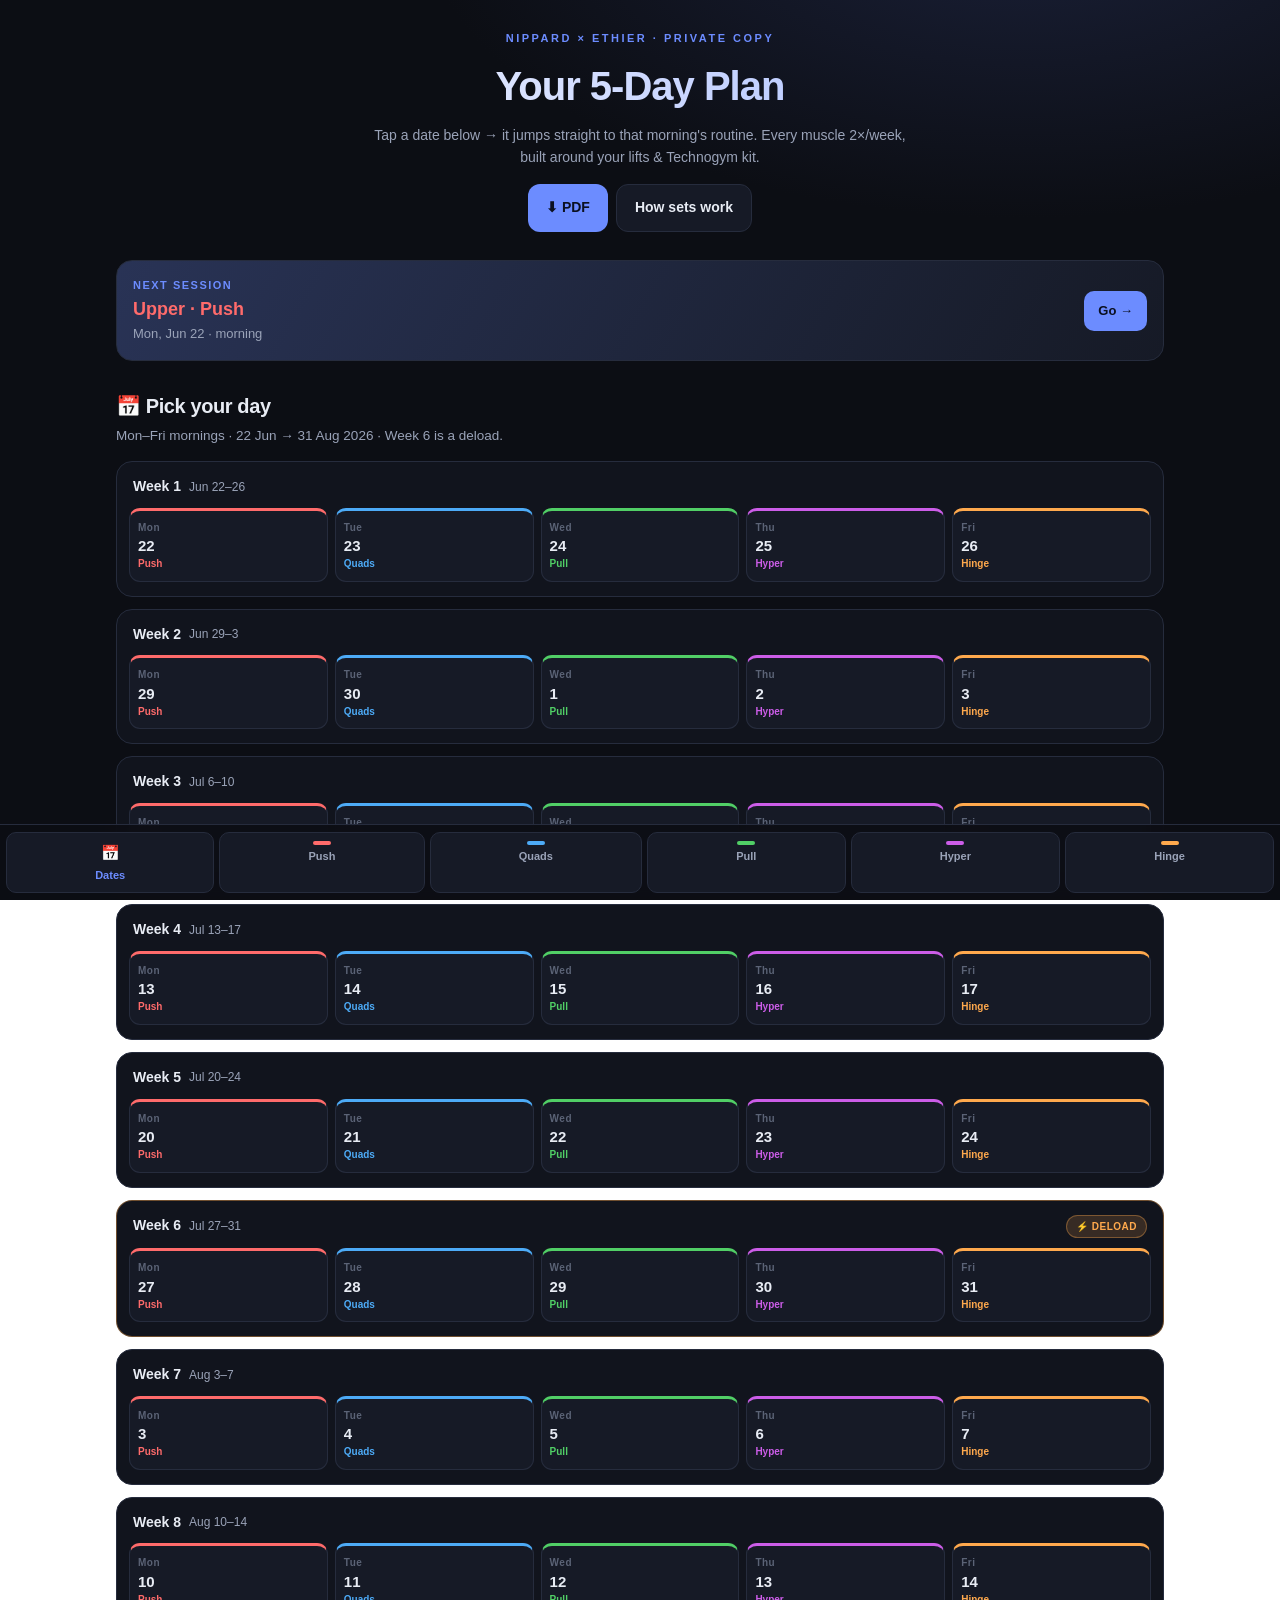
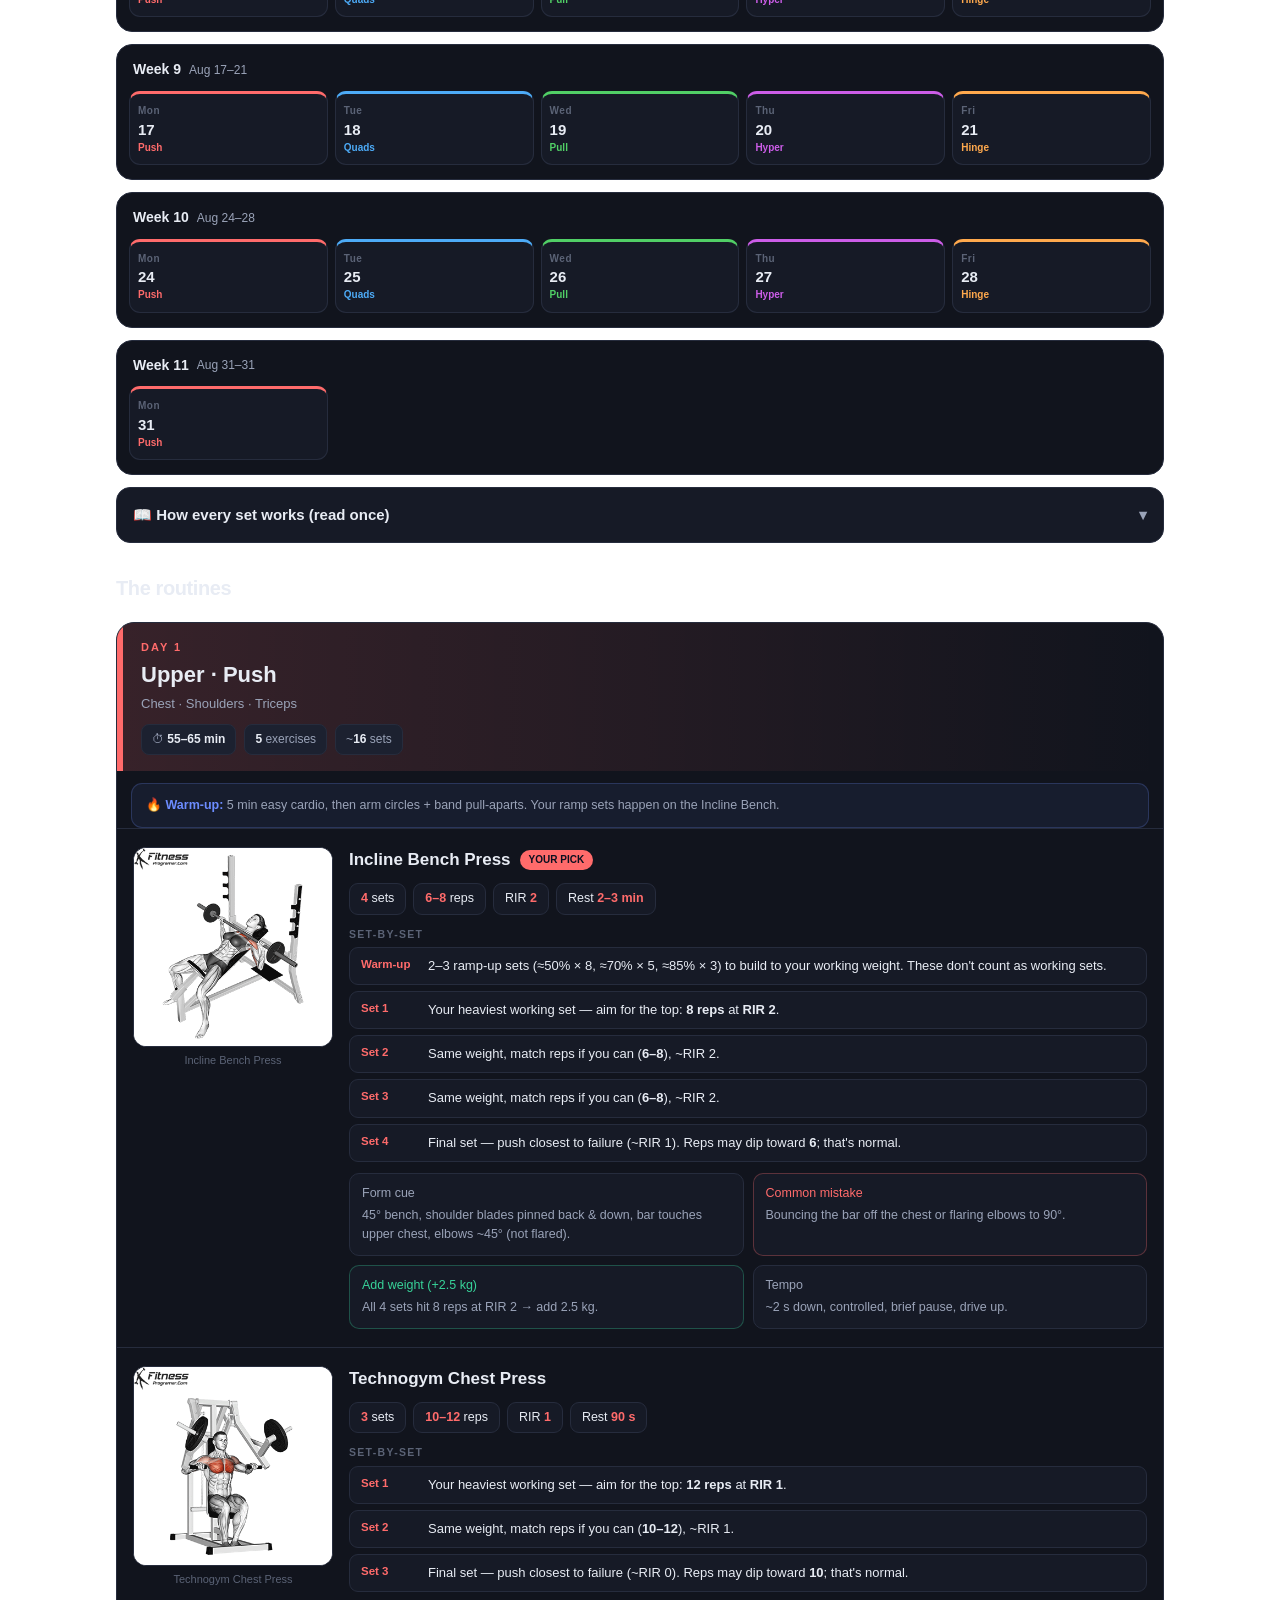
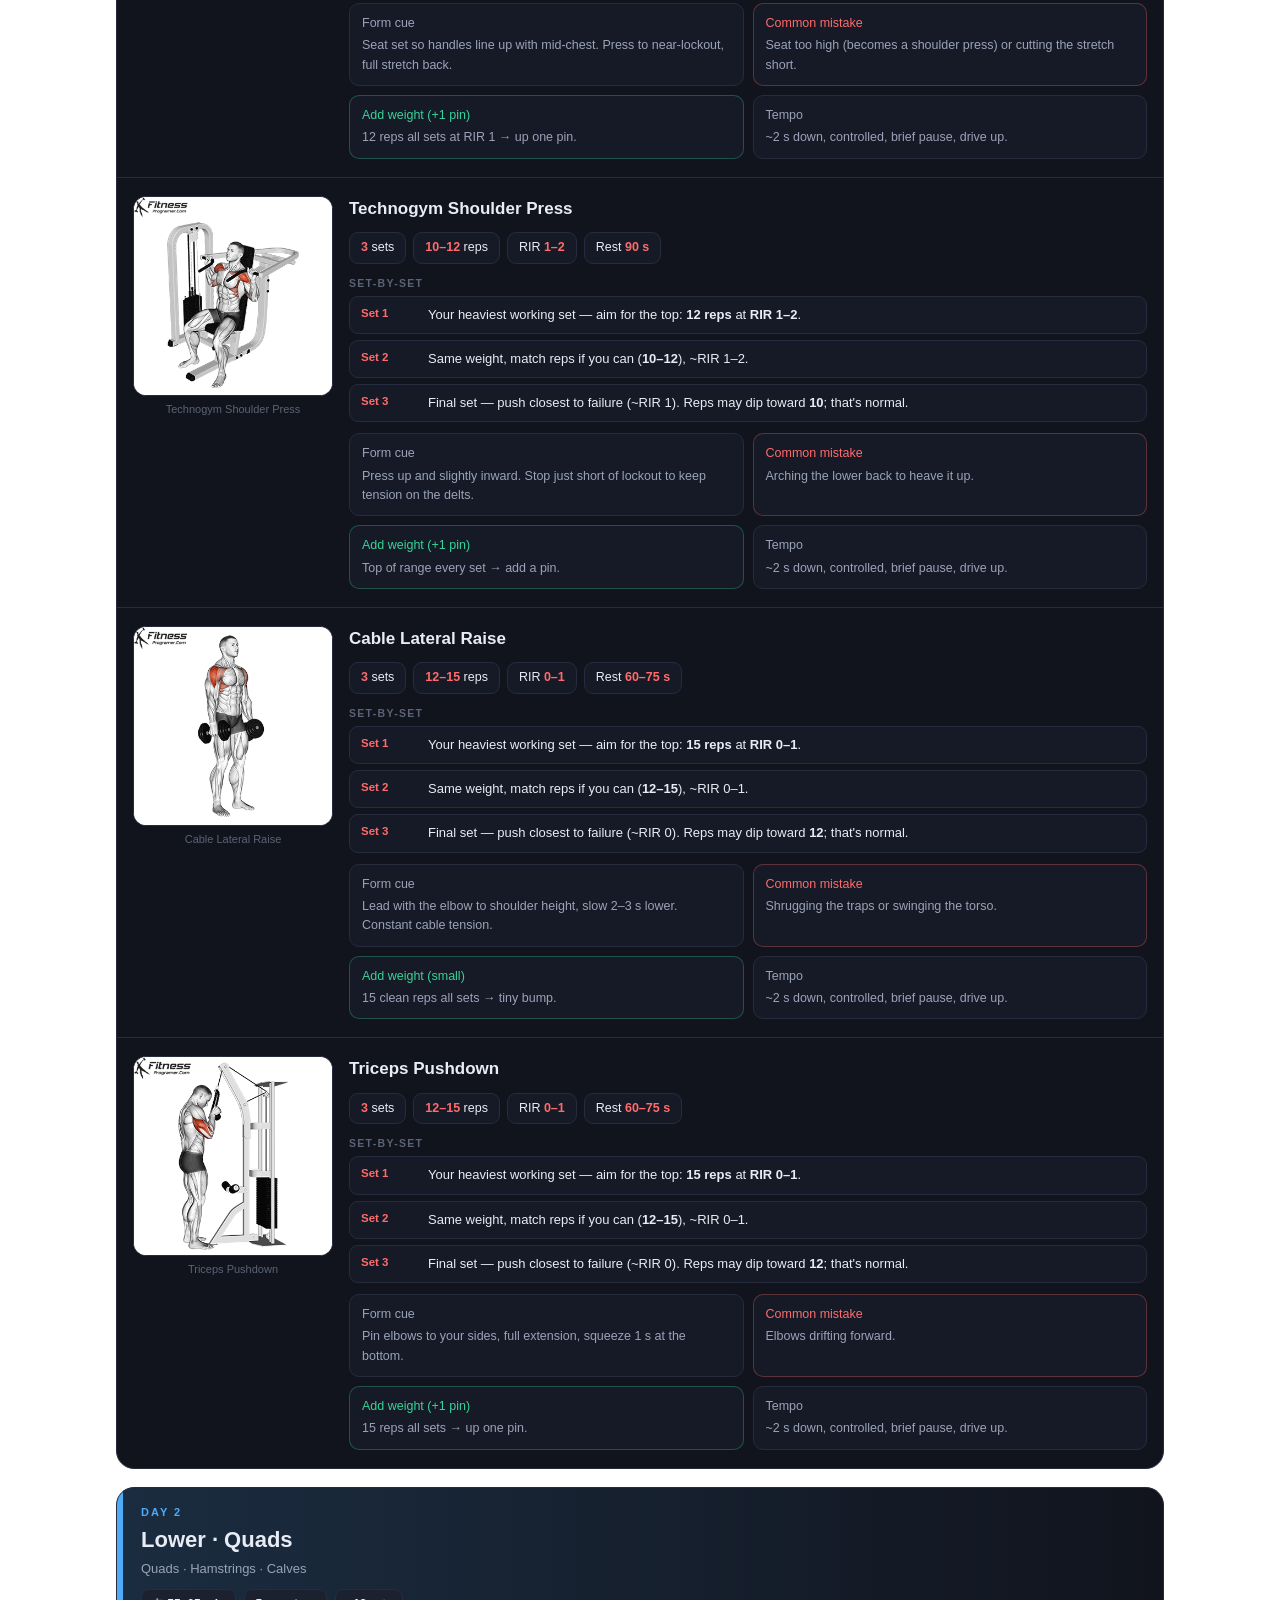
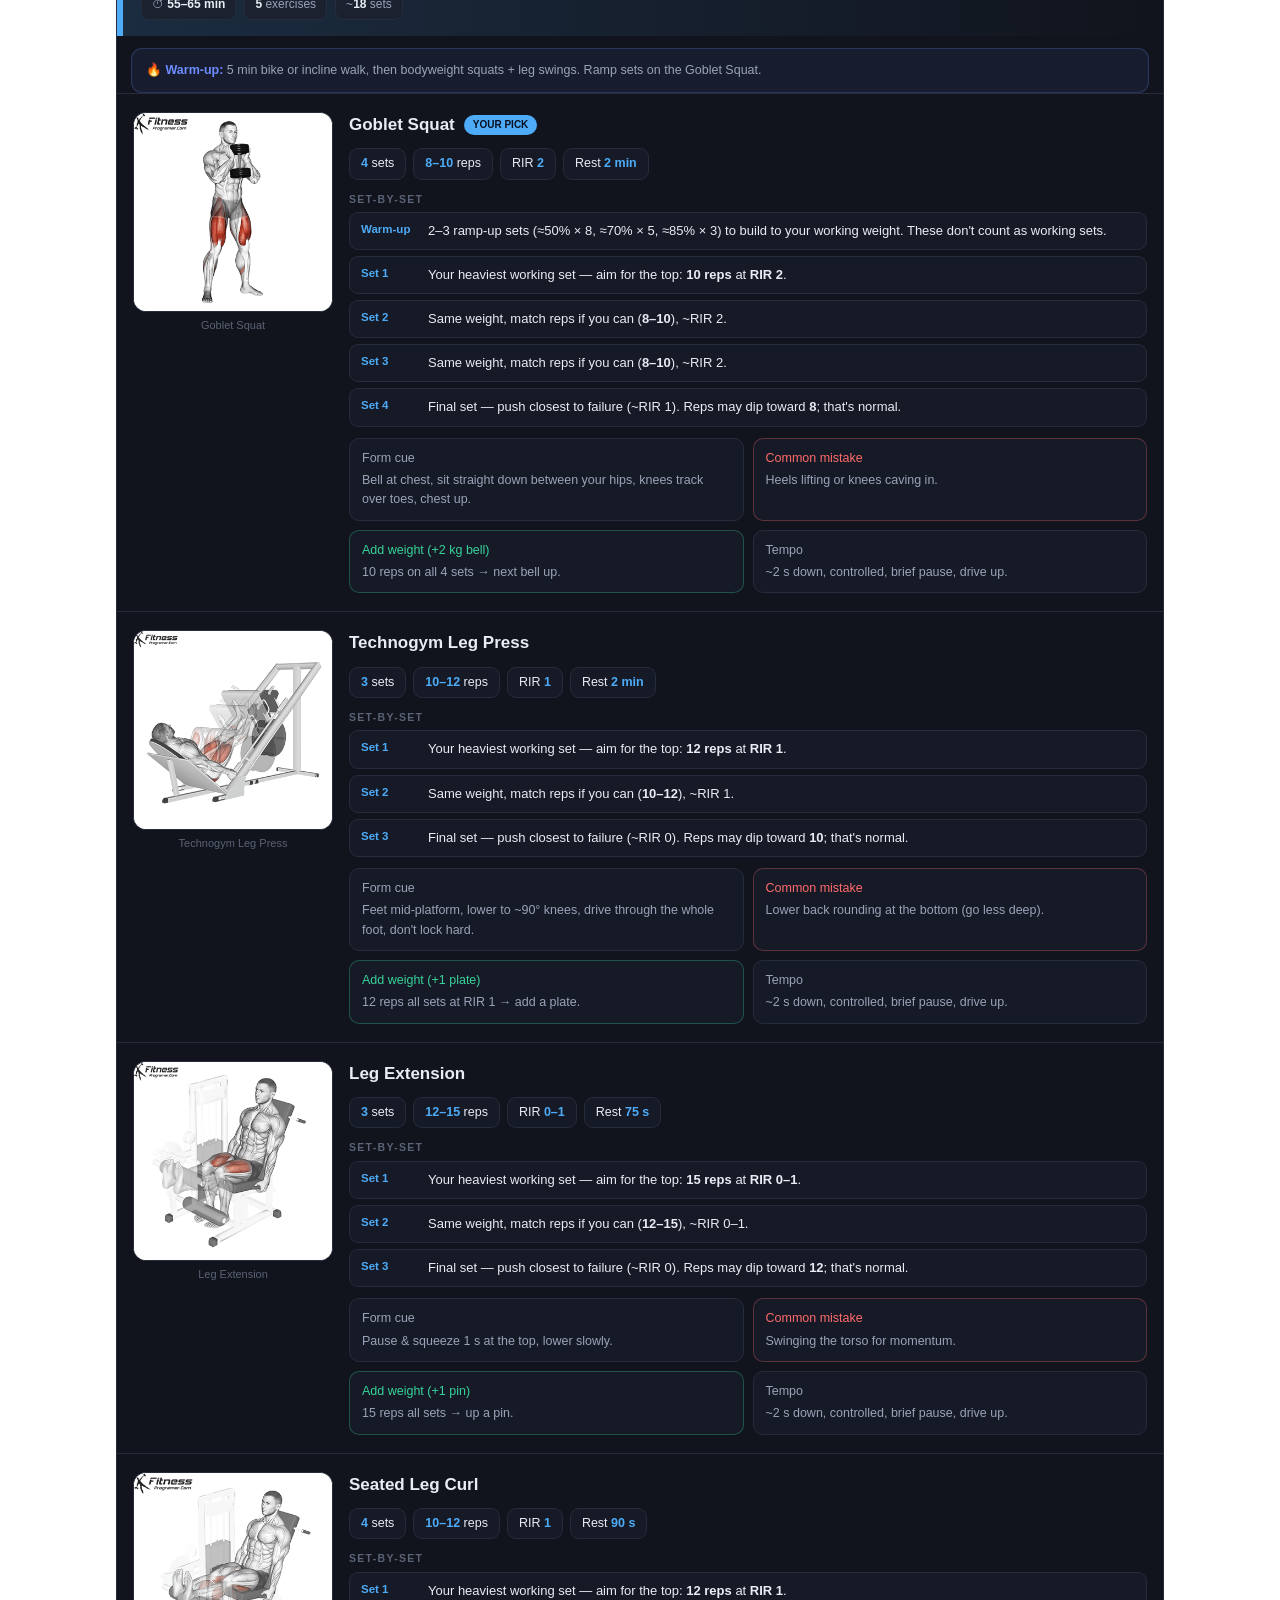
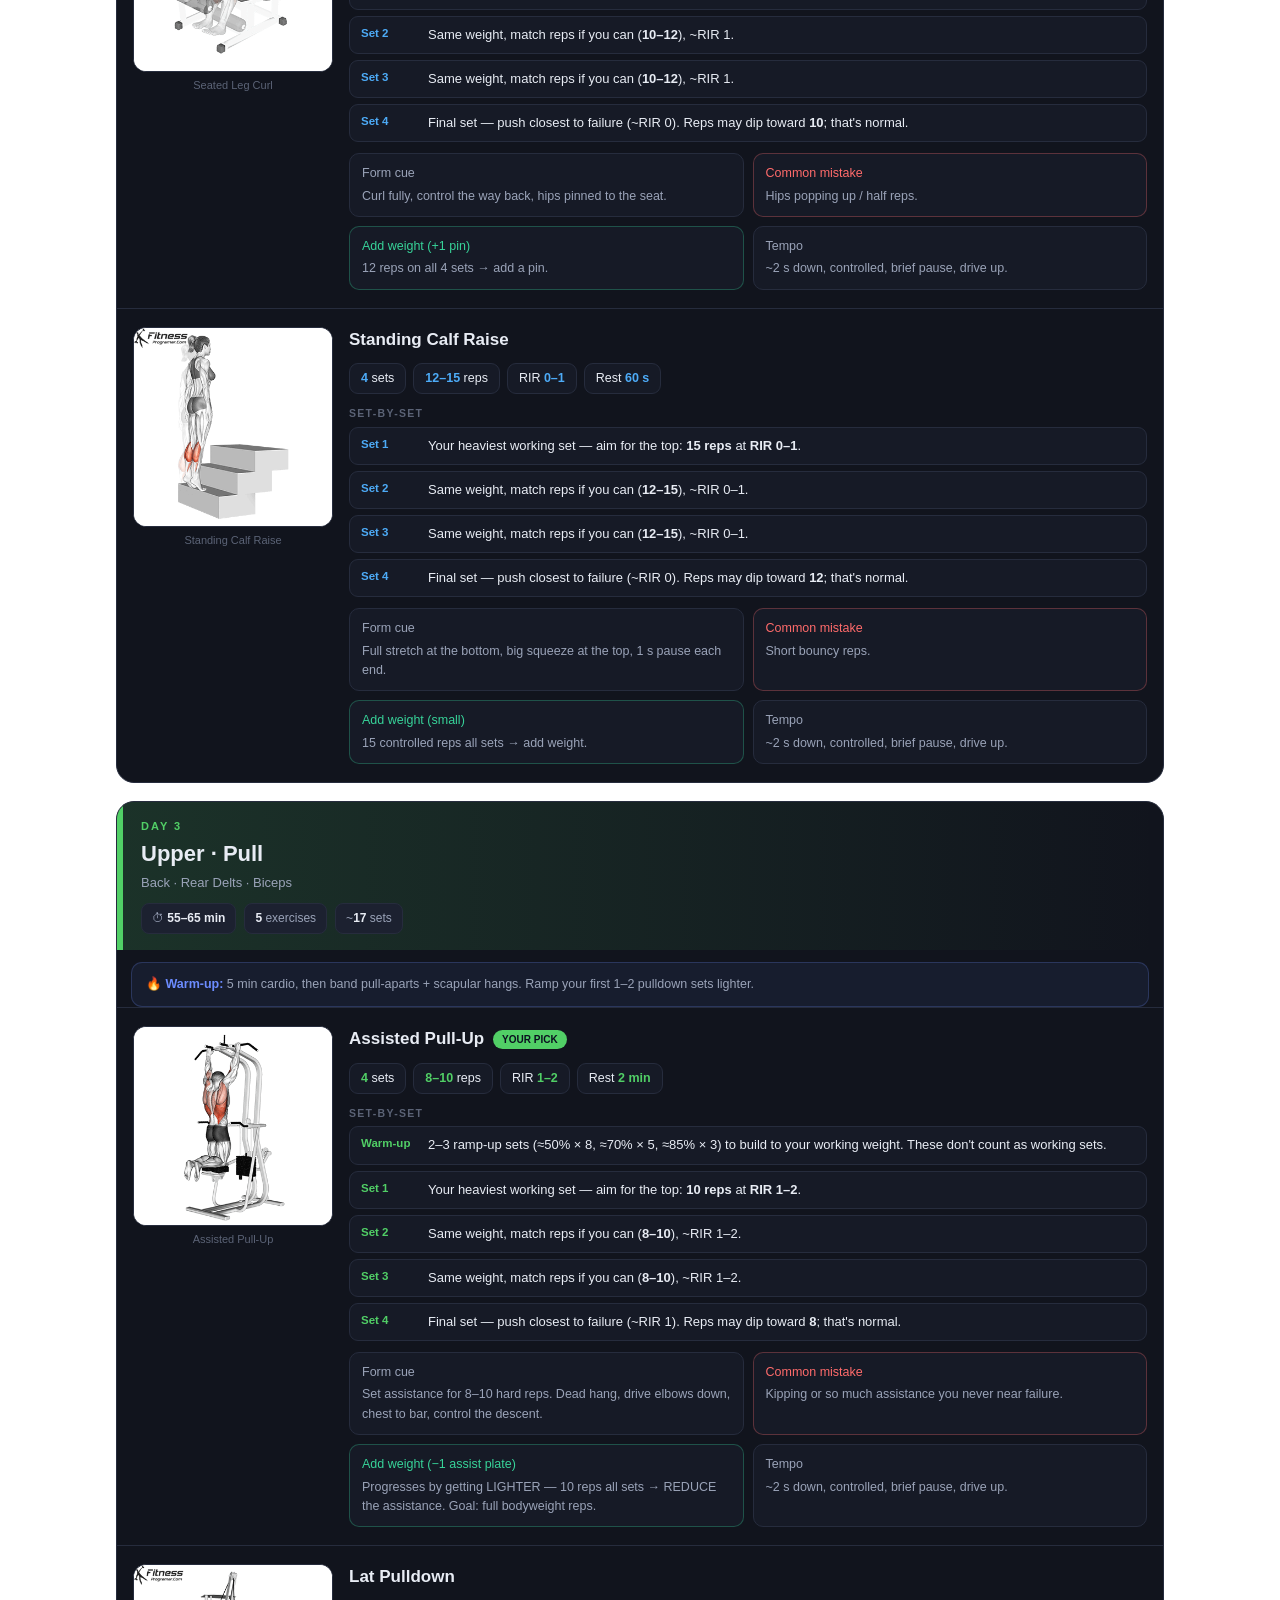
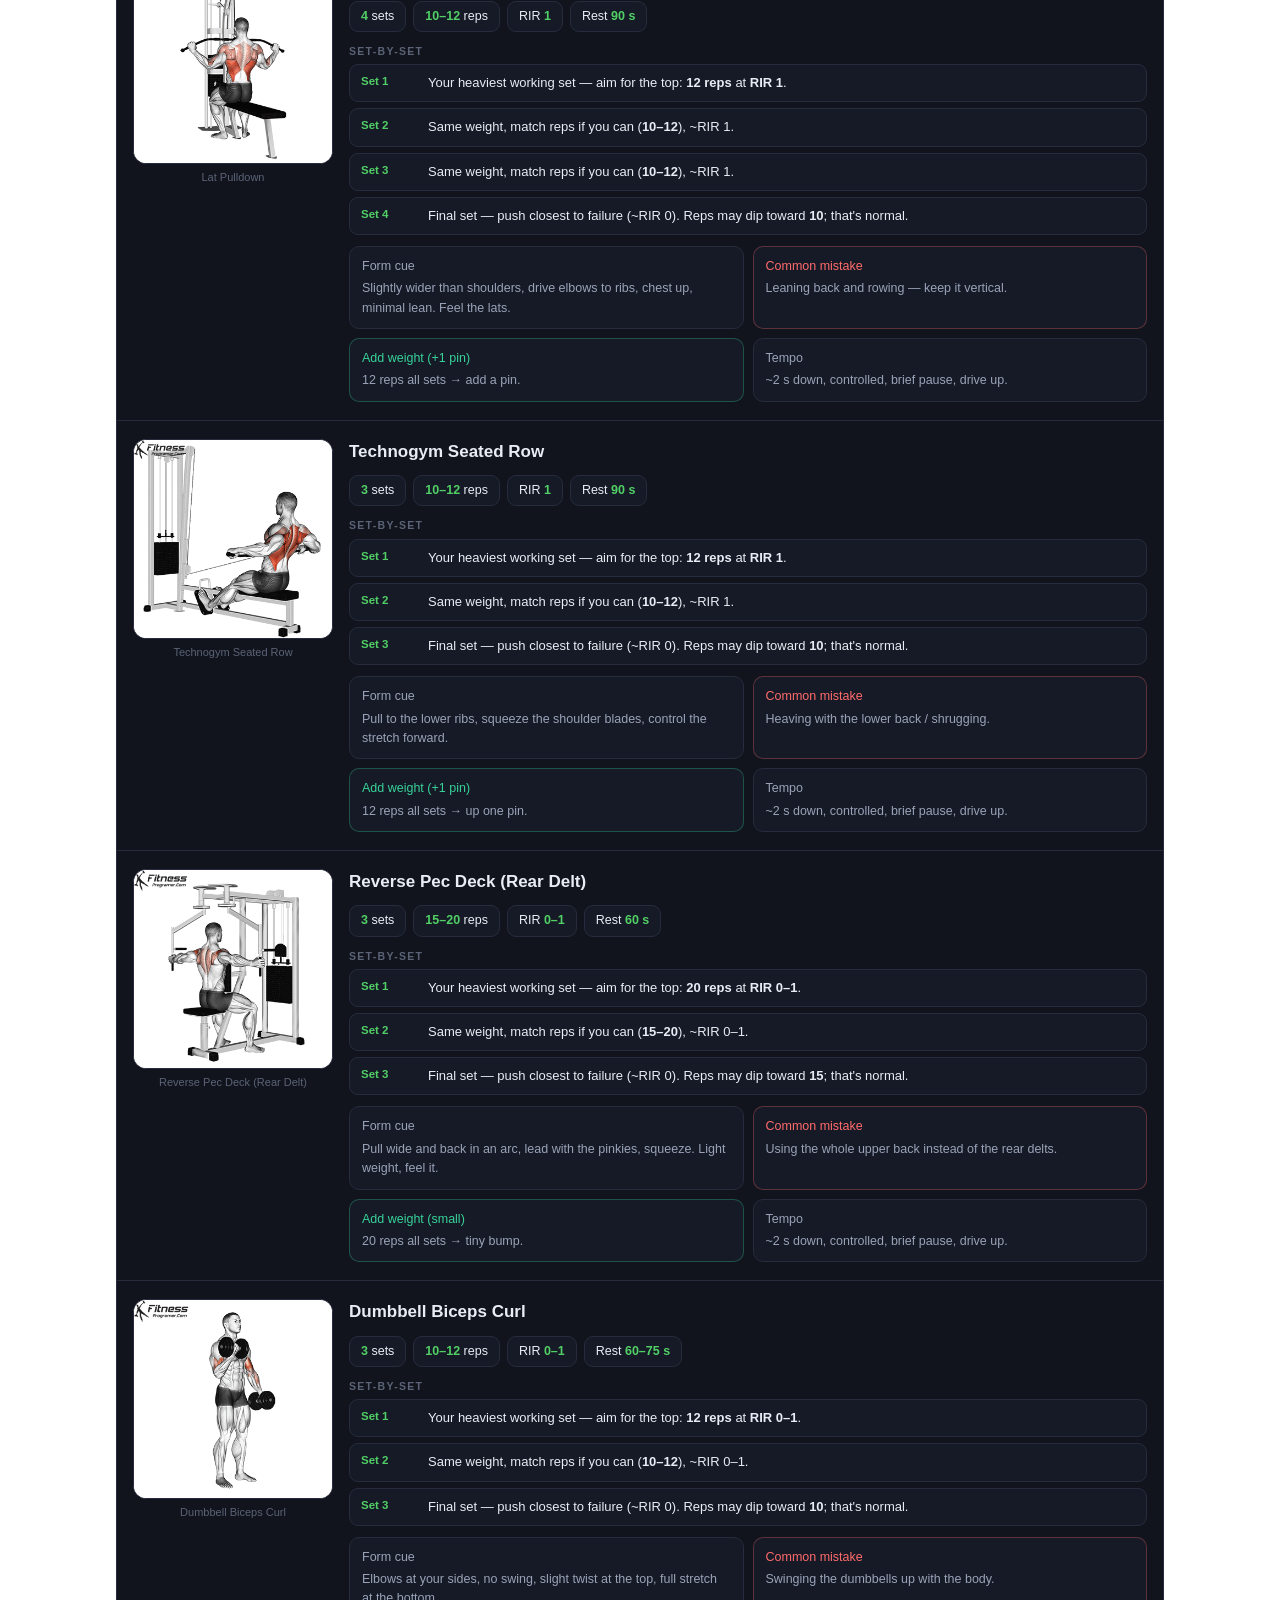
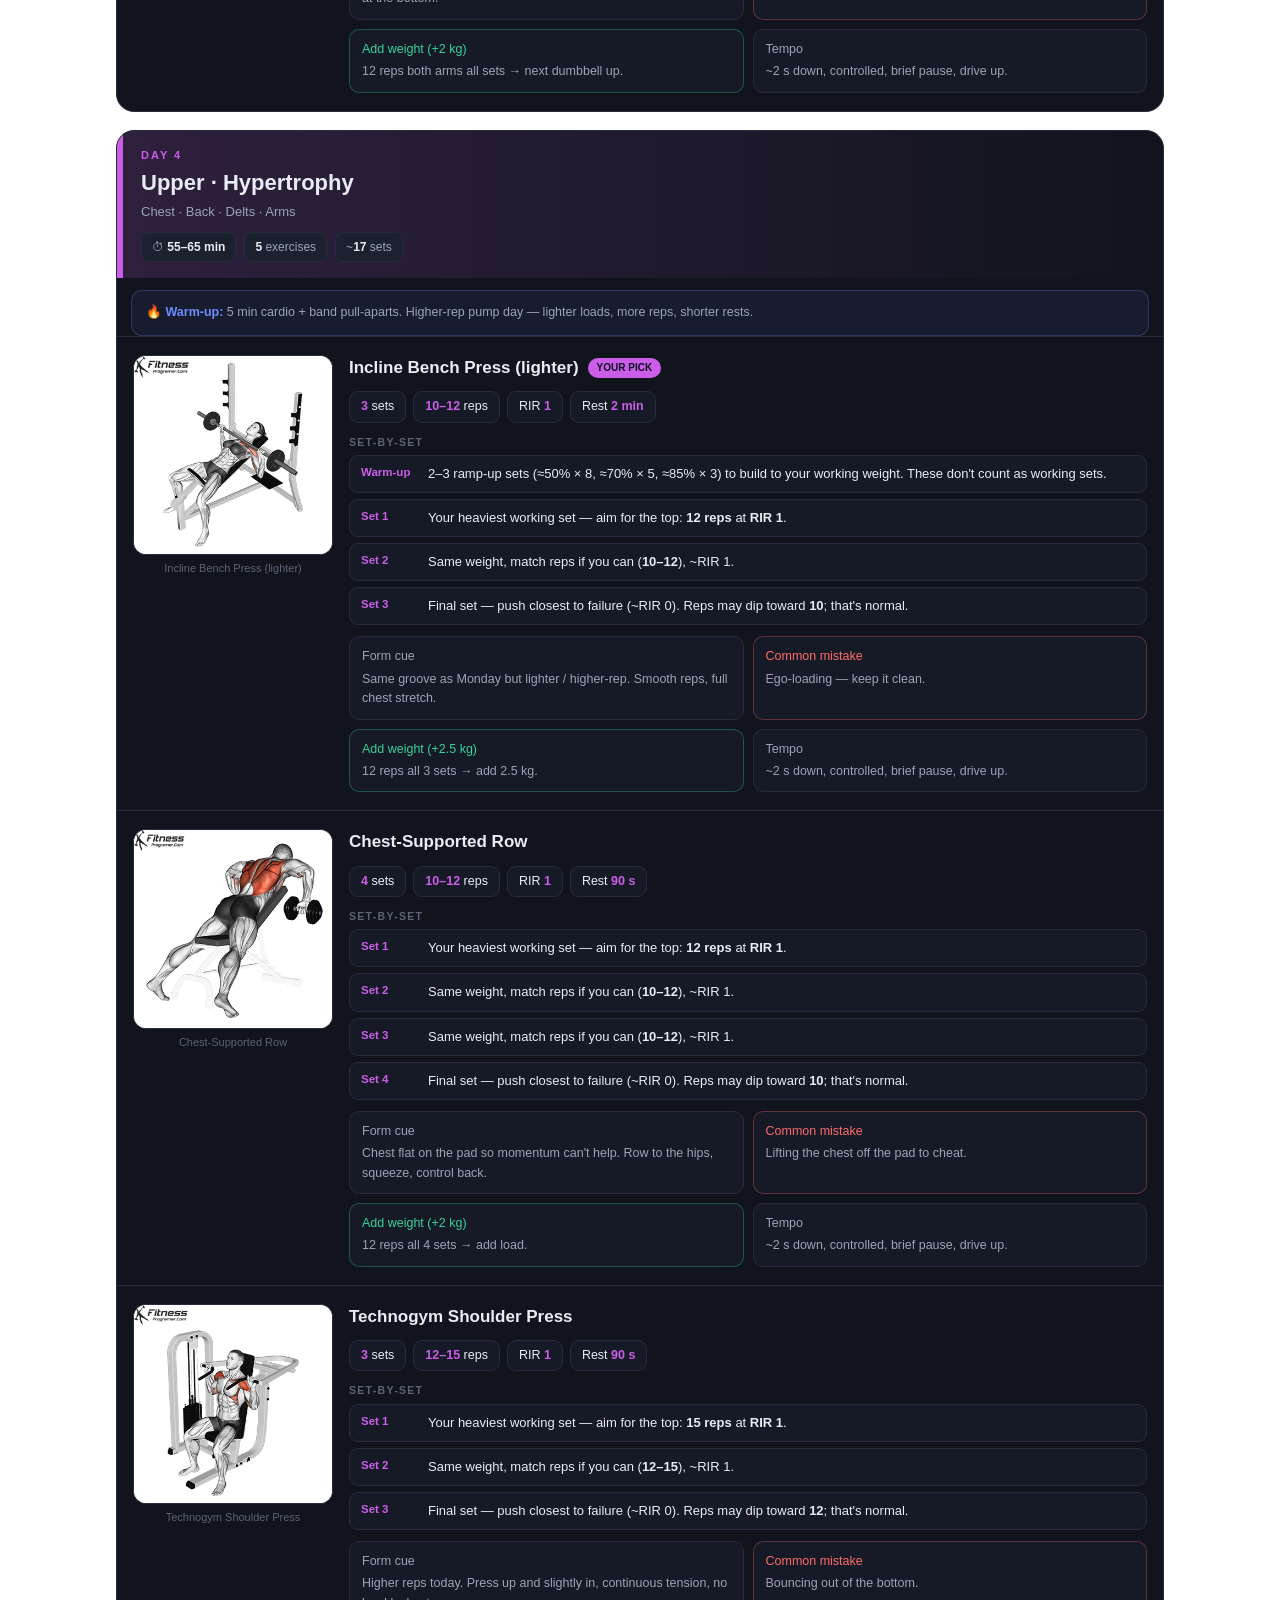
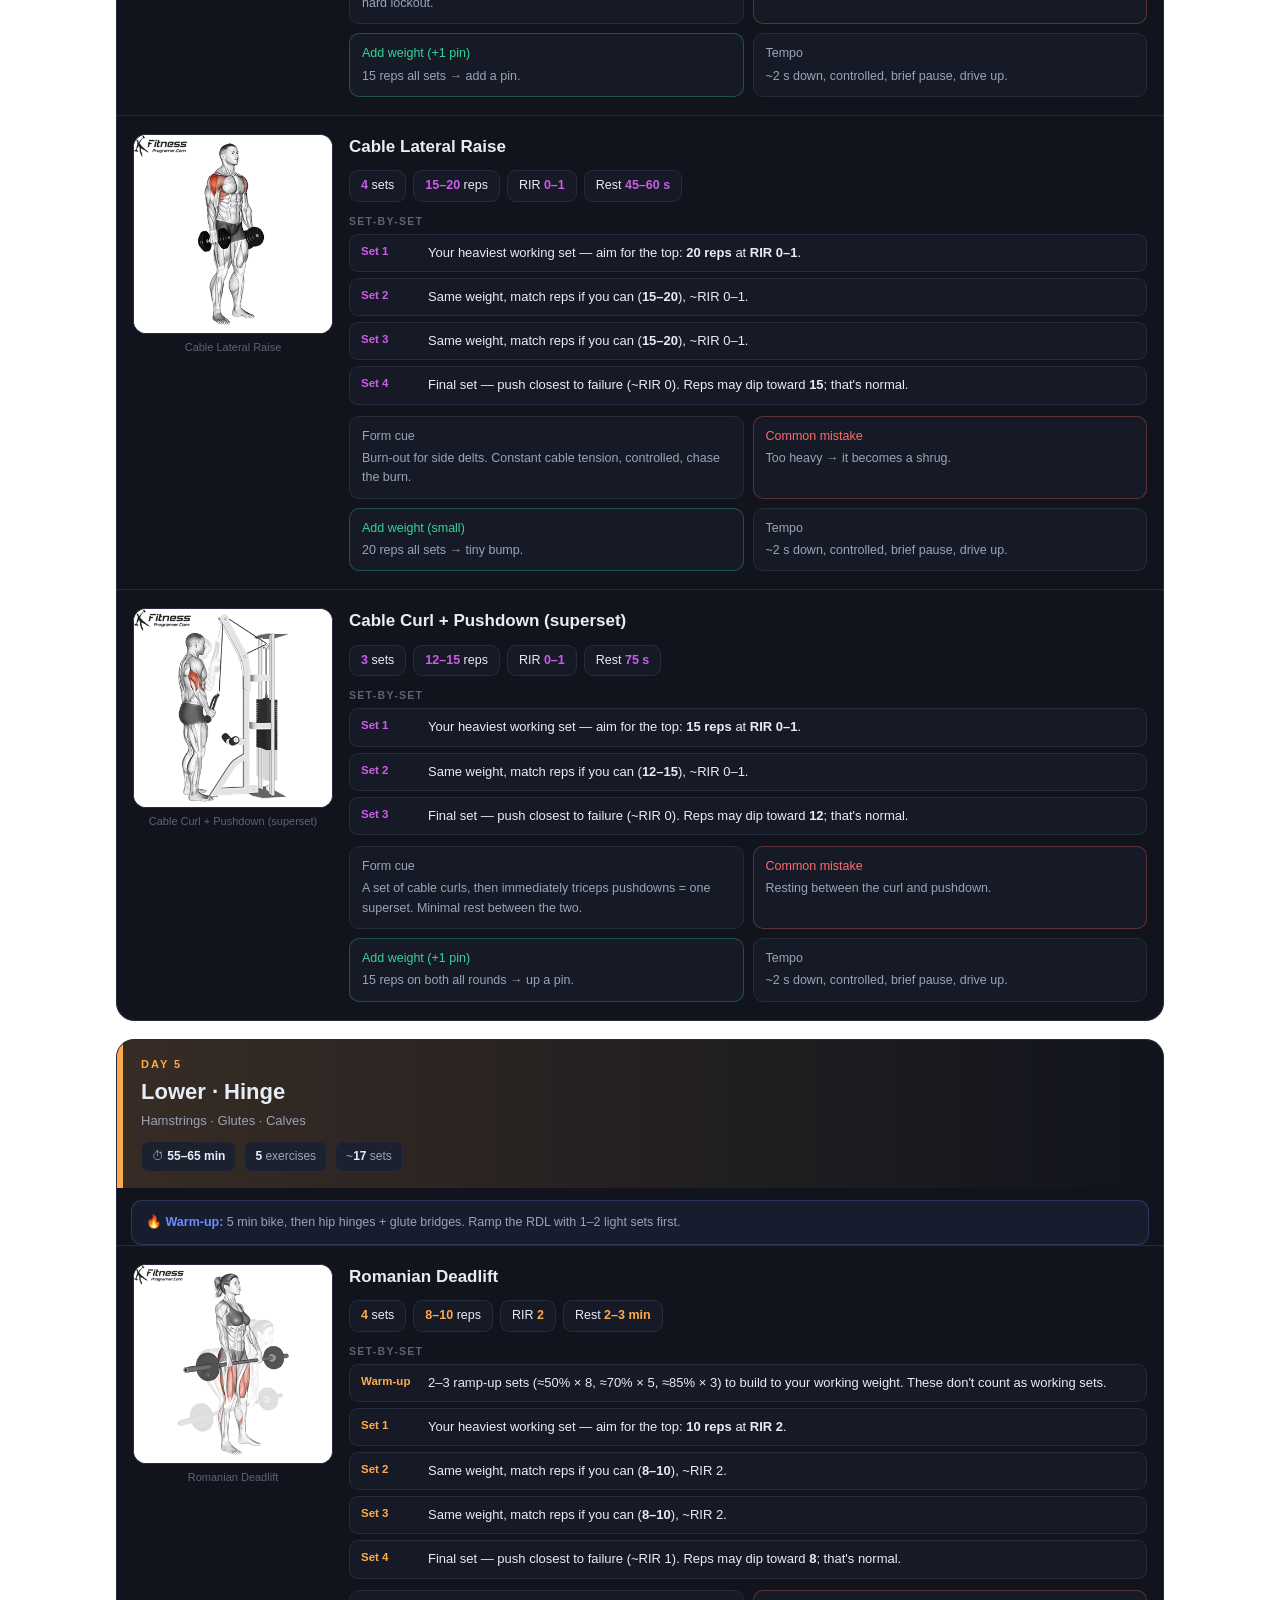
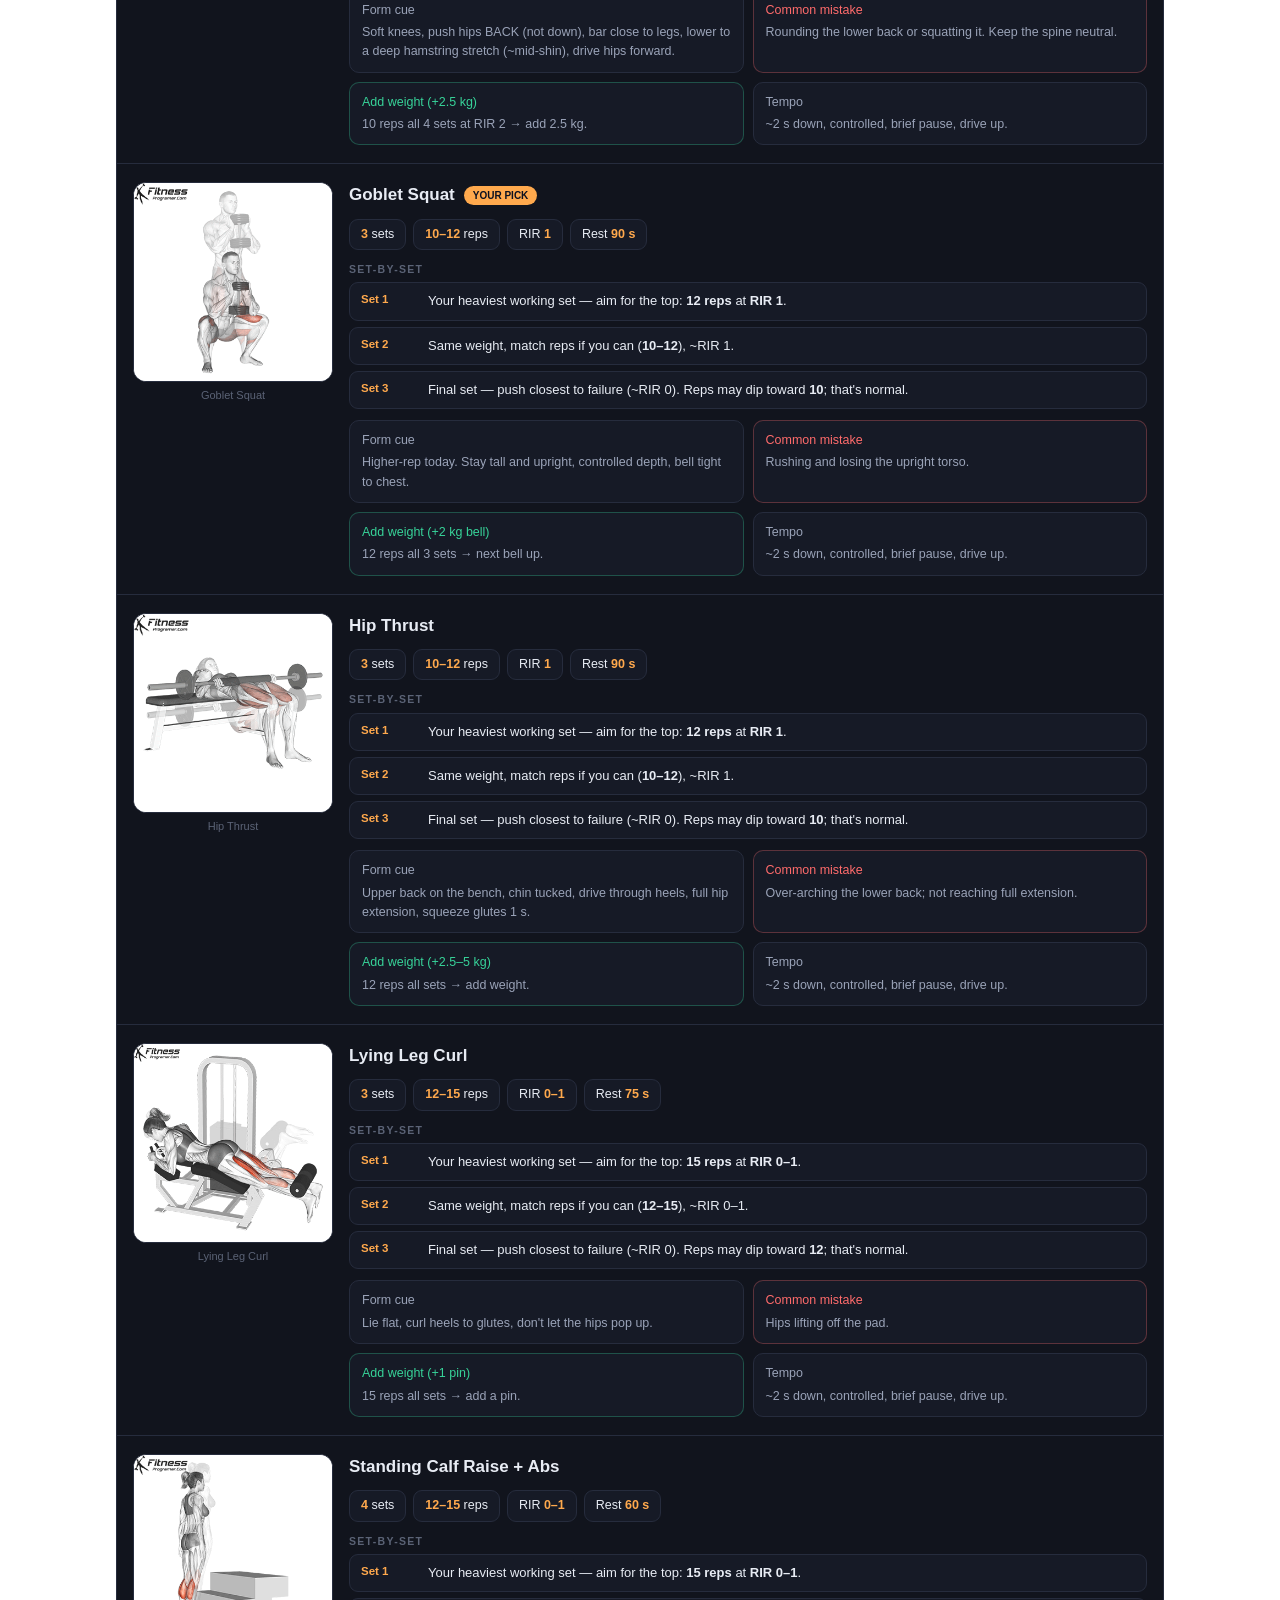
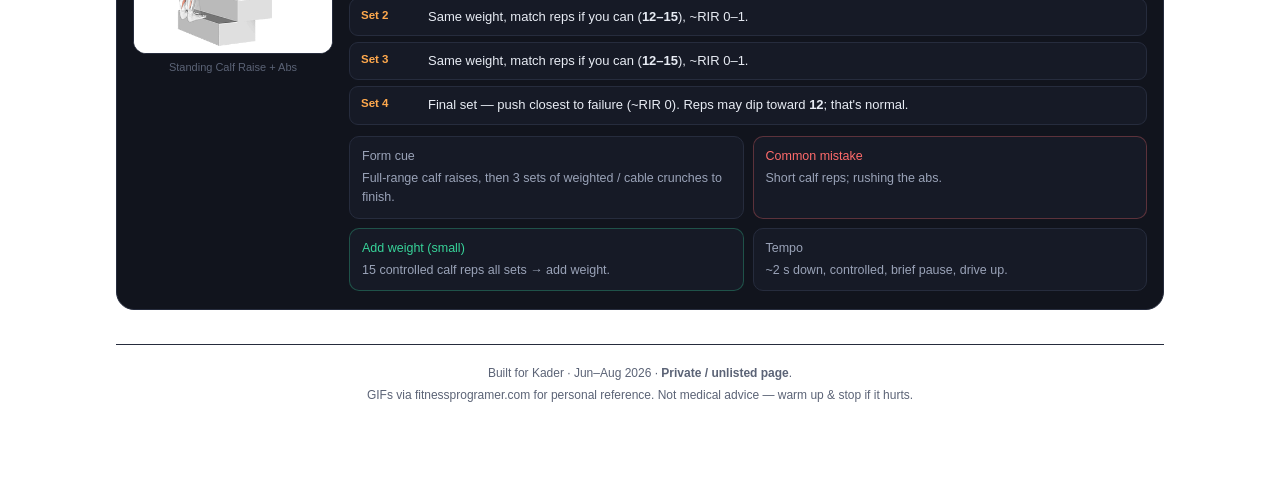
==== commit fa33da9b: "Make training plan mobile-first: tap a date to jump to its routine Date-first layout with tappable c" ====
--- a/strength-x9f3a7c2e/index.html
+++ b/strength-x9f3a7c2e/index.html
@@ -2,337 +2,372 @@
 <html lang="en">
 <head>
 <meta charset="UTF-8">
-<meta name="viewport" content="width=device-width, initial-scale=1.0">
+<meta name="viewport" content="width=device-width, initial-scale=1.0, viewport-fit=cover">
+<meta name="theme-color" content="#0c0e14">
 <meta name="robots" content="noindex, nofollow">
+<meta name="apple-mobile-web-app-capable" content="yes">
 <title>Kader · 5-Day Training Plan (Jun–Aug 2026)</title>
 <style>
   :root{
     --bg:#0c0e14;--bg2:#11141d;--card:#161a26;--card2:#1c2130;--line:#262c3d;
     --txt:#e8ecf4;--mut:#9aa3b8;--mut2:#5b6376;--accent:#6c8cff;--good:#37d399;
     --push:#ff6b6b;--quad:#4dabf7;--pull:#51cf66;--hyp:#cc5de8;--hinge:#ffa94d;
+    --navh:60px;
   }
-  *{box-sizing:border-box;margin:0;padding:0}
+  *{box-sizing:border-box;margin:0;padding:0;-webkit-tap-highlight-color:transparent}
+  html{scroll-behavior:smooth;scroll-padding-top:14px}
   body{font-family:-apple-system,BlinkMacSystemFont,"Segoe UI",Roboto,Helvetica,Arial,sans-serif;
-    background:radial-gradient(1200px 600px at 80% -10%,#1a2038 0%,var(--bg) 55%) fixed;
-    color:var(--txt);line-height:1.55;-webkit-font-smoothing:antialiased;padding-bottom:70px}
-  .wrap{max-width:1080px;margin:0 auto;padding:0 18px}
-  a{color:var(--accent)}
-
-  header{padding:46px 0 24px;text-align:center}
-  .kicker{font-size:12px;letter-spacing:3px;text-transform:uppercase;color:var(--accent);font-weight:700}
-  h1{font-size:clamp(28px,5vw,44px);font-weight:800;letter-spacing:-1px;margin:10px 0;
+    background:radial-gradient(1100px 560px at 80% -10%,#1a2038 0%,var(--bg) 55%) fixed;
+    color:var(--txt);line-height:1.55;-webkit-font-smoothing:antialiased;
+    padding-bottom:calc(var(--navh) + env(safe-area-inset-bottom) + 16px)}
+  .wrap{max-width:1080px;margin:0 auto;padding:0 16px}
+  a{color:var(--accent);text-decoration:none}
+
+  header{padding:30px 0 14px;text-align:center}
+  .kicker{font-size:11px;letter-spacing:2.5px;text-transform:uppercase;color:var(--accent);font-weight:700}
+  h1{font-size:clamp(25px,6vw,40px);font-weight:800;letter-spacing:-1px;margin:8px 0;
     background:linear-gradient(90deg,#fff,#9db4ff);-webkit-background-clip:text;background-clip:text;color:transparent}
-  .sub{color:var(--mut);font-size:15px}
-  .range{display:inline-flex;gap:8px;margin-top:14px;background:var(--card);border:1px solid var(--line);
-    padding:8px 16px;border-radius:99px;font-size:13px}
-  .topdl{display:inline-block;margin-top:14px;margin-left:8px}
-  .btn{background:var(--accent);color:#0b1020;border:none;padding:9px 16px;border-radius:10px;font-weight:700;
-    font-size:13px;cursor:pointer;text-decoration:none;display:inline-block}
+  .sub{color:var(--mut);font-size:14px;max-width:560px;margin:0 auto}
+  .hbtns{display:flex;gap:8px;justify-content:center;flex-wrap:wrap;margin-top:16px}
+  .btn{background:var(--accent);color:#0b1020;border:none;padding:12px 18px;border-radius:12px;font-weight:700;
+    font-size:14px;cursor:pointer;display:inline-flex;align-items:center;gap:7px;min-height:46px}
   .btn.ghost{background:var(--card);color:var(--txt);border:1px solid var(--line)}
-
-  h2.sec{font-size:22px;font-weight:800;margin:38px 0 8px;letter-spacing:-.5px}
-  .lead{color:var(--mut);font-size:14px;margin-bottom:16px;max-width:760px}
-
-  /* MASTER EXPLAINER */
-  .keybox{display:grid;grid-template-columns:repeat(auto-fit,minmax(230px,1fr));gap:12px;margin:16px 0}
-  .key{background:var(--card);border:1px solid var(--line);border-radius:14px;padding:16px}
-  .key h4{font-size:14px;margin-bottom:6px;color:var(--accent)}
-  .key p{font-size:13px;color:var(--mut)}
-  .key b{color:var(--txt)}
+  .btn:active{transform:scale(.97)}
+
+  h2.sec{font-size:20px;font-weight:800;margin:30px 0 4px;letter-spacing:-.4px}
+  .lead{color:var(--mut);font-size:13.5px;margin-bottom:14px}
+
+  /* CALENDAR — primary nav */
+  .nextcard{background:linear-gradient(120deg,color-mix(in srgb,var(--accent) 22%,var(--card)),var(--card));
+    border:1px solid var(--line);border-radius:16px;padding:16px;margin:14px 0 6px;display:flex;
+    align-items:center;gap:14px;cursor:pointer}
+  .nextcard:active{transform:scale(.99)}
+  .nextcard .nx{flex:1}
+  .nextcard .nl{font-size:11px;letter-spacing:1.5px;text-transform:uppercase;color:var(--accent);font-weight:800}
+  .nextcard .nt{font-size:18px;font-weight:800;margin-top:2px}
+  .nextcard .nd{font-size:13px;color:var(--mut)}
+  .nextcard .go{background:var(--accent);color:#0b1020;font-weight:800;border-radius:10px;padding:10px 14px;font-size:13px;white-space:nowrap}
+
+  .wkblock{background:var(--bg2);border:1px solid var(--line);border-radius:16px;padding:12px 12px 14px;margin-bottom:12px}
+  .wkblock.deload{border-color:rgba(255,169,77,.4)}
+  .wkhead{display:flex;align-items:center;gap:8px;margin:2px 4px 10px}
+  .wkhead .wn{font-weight:800;font-size:14px}
+  .wkhead .wr{font-size:12px;color:var(--mut)}
+  .wkhead .dl{margin-left:auto;background:rgba(255,169,77,.16);color:var(--hinge);border:1px solid rgba(255,169,77,.35);
+    font-size:10px;font-weight:800;letter-spacing:.5px;padding:3px 9px;border-radius:99px}
+  .dgrid{display:grid;grid-template-columns:repeat(5,1fr);gap:7px}
+  @media(max-width:560px){.dgrid{grid-template-columns:repeat(3,1fr)}}
+  @media(max-width:360px){.dgrid{grid-template-columns:repeat(2,1fr)}}
+  .datechip{display:flex;flex-direction:column;gap:3px;background:var(--card);border:1px solid var(--line);
+    border-top:3px solid var(--c);border-radius:11px;padding:9px 8px;min-height:62px;cursor:pointer;text-align:left}
+  .datechip:active{transform:scale(.96)}
+  .datechip .dw{font-size:10px;color:var(--mut2);font-weight:700;letter-spacing:.5px}
+  .datechip .dd{font-size:15px;font-weight:800;line-height:1}
+  .datechip .dt{font-size:10px;color:var(--c);font-weight:700;margin-top:auto}
+  .datechip.today{outline:2px solid var(--accent);outline-offset:1px}
+  .datechip.today .dw{color:var(--accent)}
+  .tdtag{display:inline-block;background:var(--accent);color:#0b1020;font-size:8px;font-weight:800;
+    padding:1px 5px;border-radius:99px;margin-left:4px;vertical-align:middle}
+
+  /* PRIMER */
+  details.primer{background:var(--card);border:1px solid var(--line);border-radius:14px;margin:6px 0}
+  details.primer>summary{cursor:pointer;padding:15px 16px;font-weight:700;font-size:15px;list-style:none;
+    display:flex;justify-content:space-between;align-items:center}
+  details.primer>summary::-webkit-details-marker{display:none}
+  details.primer>summary::after{content:"▾";color:var(--mut)}
+  details.primer[open]>summary::after{content:"▴"}
+  .keybox{display:grid;grid-template-columns:repeat(auto-fit,minmax(220px,1fr));gap:10px;padding:0 14px 14px}
+  .key{background:var(--bg2);border:1px solid var(--line);border-radius:12px;padding:13px}
+  .key h4{font-size:13px;margin-bottom:5px;color:var(--accent)}
+  .key p{font-size:12.5px;color:var(--mut)}.key b{color:var(--txt)}
 
   /* DAY */
-  .day{margin-top:34px;border:1px solid var(--line);border-radius:20px;overflow:hidden;background:var(--bg2)}
-  .daybar{padding:18px 22px;border-left:6px solid var(--c);background:linear-gradient(90deg,color-mix(in srgb,var(--c) 14%,transparent),transparent)}
-  .daybar .dn{font-size:12px;letter-spacing:2px;text-transform:uppercase;color:var(--c);font-weight:800}
-  .daybar h3{font-size:24px;font-weight:800;margin:2px 0}
+  .day{margin-top:18px;border:1px solid var(--line);border-radius:18px;overflow:hidden;background:var(--bg2);
+    scroll-margin-top:14px}
+  .day.flash{animation:flash 1.3s ease}
+  @keyframes flash{0%,100%{box-shadow:0 0 0 0 transparent}25%{box-shadow:0 0 0 3px var(--c)}}
+  .daybar{padding:16px 18px;border-left:6px solid var(--c);
+    background:linear-gradient(90deg,color-mix(in srgb,var(--c) 16%,transparent),transparent)}
+  .daybar .dn{font-size:11px;letter-spacing:2px;text-transform:uppercase;color:var(--c);font-weight:800}
+  .daybar h3{font-size:22px;font-weight:800;margin:2px 0}
   .daybar .meta{font-size:13px;color:var(--mut)}
-  .dayinfo{display:flex;flex-wrap:wrap;gap:10px;margin-top:12px}
-  .dchip{font-size:12px;background:var(--card2);border:1px solid var(--line);padding:5px 11px;border-radius:8px;color:var(--mut)}
+  .dayinfo{display:flex;flex-wrap:wrap;gap:8px;margin-top:10px}
+  .dchip{font-size:12px;background:var(--card2);border:1px solid var(--line);padding:5px 10px;border-radius:8px;color:var(--mut)}
   .dchip b{color:var(--txt)}
-  .warmup{margin:0 22px;padding:14px 16px;background:rgba(108,140,255,.08);border:1px solid rgba(108,140,255,.22);
-    border-radius:12px;font-size:13px;color:var(--mut)}
-  .warmup b{color:var(--accent)}
-
-  /* EXERCISE */
-  .ex{display:flex;gap:18px;padding:22px;border-top:1px solid var(--line)}
-  @media(max-width:720px){.ex{flex-direction:column}}
-  .gifwrap{flex-shrink:0;width:230px}
-  @media(max-width:720px){.gifwrap{width:100%;max-width:300px}}
-  .gifwrap img{width:100%;border-radius:14px;border:1px solid var(--line);background:#fff;display:block}
-  .gifcap{font-size:11px;color:var(--mut2);text-align:center;margin-top:6px}
-  .exbody{flex:1;min-width:0}
-  .exhead{display:flex;align-items:center;gap:10px;flex-wrap:wrap}
-  .exn{font-size:18px;font-weight:800}
+  .warmup{margin:12px 14px 0;padding:12px 14px;background:rgba(108,140,255,.08);border:1px solid rgba(108,140,255,.22);
+    border-radius:11px;font-size:12.5px;color:var(--mut)}.warmup b{color:var(--accent)}
+
+  .ex{display:flex;gap:16px;padding:18px 16px;border-top:1px solid var(--line)}
+  @media(max-width:680px){.ex{flex-direction:column;align-items:center}}
+  .gifwrap{flex-shrink:0;width:200px}
+  @media(max-width:680px){.gifwrap{width:100%;max-width:280px}}
+  .gifwrap img{width:100%;border-radius:13px;border:1px solid var(--line);background:#fff;display:block}
+  .gifcap{font-size:11px;color:var(--mut2);text-align:center;margin-top:5px}
+  .exbody{flex:1;min-width:0;width:100%}
+  .exhead{display:flex;align-items:center;gap:9px;flex-wrap:wrap}
+  .exn{font-size:17px;font-weight:800}
   .star{font-size:10px;background:var(--c);color:#0b1020;font-weight:800;padding:2px 9px;border-radius:99px}
-  .scheme{display:flex;gap:8px;flex-wrap:wrap;margin:10px 0}
-  .pill{font-size:13px;background:var(--card);border:1px solid var(--line);padding:4px 12px;border-radius:9px}
+  .scheme{display:flex;gap:7px;flex-wrap:wrap;margin:10px 0}
+  .pill{font-size:12.5px;background:var(--card);border:1px solid var(--line);padding:5px 11px;border-radius:9px}
   .pill b{color:var(--c)}
-  .block{margin-top:12px}
-  .block .lbl{font-size:11px;letter-spacing:1.4px;text-transform:uppercase;color:var(--mut2);font-weight:700;margin-bottom:5px}
+  .block{margin-top:11px}
+  .block .lbl{font-size:10.5px;letter-spacing:1.3px;text-transform:uppercase;color:var(--mut2);font-weight:700;margin-bottom:5px}
   .setlist{list-style:none;display:flex;flex-direction:column;gap:6px}
-  .setlist li{font-size:13.5px;color:var(--txt);background:var(--card);border:1px solid var(--line);
-    border-radius:9px;padding:8px 12px;display:flex;gap:10px}
-  .setlist li .si{flex-shrink:0;width:62px;font-weight:800;color:var(--c);font-size:12px}
-  .meta2{display:grid;grid-template-columns:1fr 1fr;gap:10px;margin-top:12px}
-  @media(max-width:520px){.meta2{grid-template-columns:1fr}}
-  .mcard{background:var(--card);border:1px solid var(--line);border-radius:10px;padding:10px 12px;font-size:13px;color:var(--mut)}
+  .setlist li{font-size:13px;background:var(--card);border:1px solid var(--line);border-radius:9px;padding:8px 11px;display:flex;gap:9px}
+  .setlist li .si{flex-shrink:0;width:58px;font-weight:800;color:var(--c);font-size:11.5px}
+  .meta2{display:grid;grid-template-columns:1fr 1fr;gap:9px;margin-top:11px}
+  @media(max-width:540px){.meta2{grid-template-columns:1fr}}
+  .mcard{background:var(--card);border:1px solid var(--line);border-radius:10px;padding:10px 12px;font-size:12.5px;color:var(--mut)}
   .mcard .lbl{margin-bottom:3px}
-  .mcard.bad{border-color:rgba(255,107,107,.3)}
-  .mcard.bad .lbl{color:var(--push)}
-  .mcard.go{border-color:rgba(55,211,153,.3)}
-  .mcard.go .lbl{color:var(--good)}
-
-  /* CALENDAR */
-  table{width:100%;border-collapse:collapse;font-size:12px;margin-top:14px;background:var(--bg2);border-radius:12px;overflow:hidden}
-  th{background:#0e1118;color:var(--mut);padding:9px 8px;text-align:left;font-size:11px;letter-spacing:.5px;border-bottom:1px solid var(--line)}
-  td{border:1px solid var(--line);padding:8px;vertical-align:top}
-  .wkn{font-weight:800;white-space:nowrap;background:#0e1118}
-  .cell b{display:block}
-  .cell small{display:inline-block;color:#0b1020;font-size:10px;padding:2px 7px;border-radius:5px;margin-top:3px;font-weight:700}
-  .deload td{background:rgba(255,169,77,.07)}
-  .debadge{color:var(--hinge);font-weight:800;font-size:10px}
-  .legend{display:flex;gap:14px;flex-wrap:wrap;margin:12px 0;font-size:12px}
-  .lg{display:flex;align-items:center;gap:6px}.lgd{width:11px;height:11px;border-radius:3px}
-  footer{text-align:center;color:var(--mut2);font-size:12px;margin-top:46px;line-height:1.8;border-top:1px solid var(--line);padding-top:20px}
+  .mcard.bad{border-color:rgba(255,107,107,.3)}.mcard.bad .lbl{color:var(--push)}
+  .mcard.go{border-color:rgba(55,211,153,.3)}.mcard.go .lbl{color:var(--good)}
+
+  footer{text-align:center;color:var(--mut2);font-size:12px;margin-top:34px;line-height:1.8;border-top:1px solid var(--line);padding-top:18px}
+
+  /* STICKY BOTTOM NAV */
+  .bottomnav{position:fixed;left:0;right:0;bottom:0;z-index:60;background:rgba(12,14,20,.92);
+    backdrop-filter:blur(12px);border-top:1px solid var(--line);
+    padding:7px 6px calc(7px + env(safe-area-inset-bottom));display:flex;gap:5px;overflow-x:auto;
+    -webkit-overflow-scrolling:touch;scrollbar-width:none}
+  .bottomnav::-webkit-scrollbar{display:none}
+  .navbtn{flex:1 0 auto;min-width:60px;background:var(--card);border:1px solid var(--line);border-radius:10px;
+    padding:8px 6px;text-align:center;font-size:11px;font-weight:700;color:var(--mut);cursor:pointer;
+    display:flex;flex-direction:column;align-items:center;gap:3px}
+  .navbtn:active{transform:scale(.95)}
+  .navbtn .nb{width:18px;height:4px;border-radius:9px;background:var(--c)}
+  .navbtn.cal{color:var(--accent)}.navbtn.cal .ic{font-size:15px}
+
+  @media print{
+    body{padding-bottom:0;background:var(--bg)}
+    .bottomnav,.hbtns,.nextcard{display:none}
+    details.primer[open]>summary::after,details.primer>summary::after{content:""}
+    .day{break-inside:avoid}
+  }
 </style>
 </head>
 <body>
 <div class="wrap">
   <header>
-    <div class="kicker">Evidence-Based · Nippard × Ethier · Private Copy</div>
-    <h1>Your 5-Day Morning Plan</h1>
-    <p class="sub">Upper / Lower split · every muscle trained 2×/week · built around your lifts &amp; Technogym kit</p>
-    <div><span class="range">📅 Mon 22 Jun → Mon 31 Aug 2026 · 5 mornings / week · 11 weeks</span></div>
-    <div class="topdl">
-      <a class="btn" href="Training-Plan.pdf" download>⬇ Download PDF</a>
-      <a class="btn ghost" href="#calendar">View calendar ↓</a>
+    <div class="kicker">Nippard × Ethier · Private Copy</div>
+    <h1>Your 5-Day Plan</h1>
+    <p class="sub">Tap a date below → it jumps straight to that morning's routine. Every muscle 2×/week, built around your lifts &amp; Technogym kit.</p>
+    <div class="hbtns">
+      <a class="btn" href="Training-Plan.pdf" download>⬇ PDF</a>
+      <a class="btn ghost" href="#primer">How sets work</a>
     </div>
   </header>
 
-  <h2 class="sec">Read this first — how every set works</h2>
-  <p class="lead">This is the engine of the whole plan. Understand these six ideas and you can run the program for months without thinking. Every exercise below then gives you the <b>exact set-by-set breakdown</b>.</p>
-  <div class="keybox">
-    <div class="key"><h4>1 · RIR (Reps In Reserve)</h4><p><b>RIR 2</b> = stop when you could still do 2 more clean reps. It's how hard each set is. Compounds: RIR 1–3. Isolations: RIR 0–1 (closer to failure is safe on machines).</p></div>
-    <div class="key"><h4>2 · Warm-up sets ≠ working sets</h4><p>Before the first heavy lift of a muscle, do <b>2–3 ramp-up sets</b> (light → medium) to prime the joint. These are NOT counted in the "4 sets" — those are your hard <b>working</b> sets.</p></div>
-    <div class="key"><h4>3 · Double progression</h4><p>Stay at the same weight until you hit the <b>top</b> of the rep range on <b>every</b> working set. Then add the smallest jump and drop back to the bottom of the range. Repeat forever.</p></div>
-    <div class="key"><h4>4 · Tempo</h4><p>Lower under control (~<b>2 seconds</b>), no bouncing, then drive up with intent. The lowering phase is where most growth happens — never let the weight drop.</p></div>
-    <div class="key"><h4>5 · Rest</h4><p>Big compounds: <b>2–3 min</b> (full recovery = more reps = more growth). Isolation / machines: <b>60–90 s</b>. Don't rush the heavy lifts to save time.</p></div>
-    <div class="key"><h4>6 · Deload (Week 6)</h4><p>One easy week built in: <b>drop 1 set</b> per exercise, use <b>~70%</b> of your normal weight, keep everything at RIR 3+. You'll come back stronger — don't skip it.</p></div>
-  </div>
-  <p class="lead">⭐ <b>Your picks</b> (incline bench, goblet squat, assisted pull-up) are tagged and placed early in the session while you're freshest.</p>
-
-  <h2 class="sec">The 5 Training Days</h2>
+  <div class="nextcard" id="nextcard"><div class="nx">
+    <div class="nl">Next session</div><div class="nt" id="nxName">—</div><div class="nd" id="nxDate"></div>
+  </div><div class="go">Go →</div></div>
+
+  <h2 class="sec" id="calendar">📅 Pick your day</h2>
+  <p class="lead">Mon–Fri mornings · 22 Jun → 31 Aug 2026 · Week 6 is a deload.</p>
+  <div id="cal"></div>
+
+  <details class="primer" id="primer">
+    <summary>📖 How every set works (read once)</summary>
+    <div class="keybox">
+      <div class="key"><h4>1 · RIR (Reps In Reserve)</h4><p><b>RIR 2</b> = stop with 2 clean reps left. Compounds RIR 1–3, isolations RIR 0–1.</p></div>
+      <div class="key"><h4>2 · Warm-up ≠ working sets</h4><p>Do <b>2–3 ramp-up sets</b> before the first heavy lift. They don't count toward the listed working sets.</p></div>
+      <div class="key"><h4>3 · Double progression</h4><p>Same weight until you hit the <b>top</b> of the rep range on every set, then add the smallest jump.</p></div>
+      <div class="key"><h4>4 · Tempo</h4><p>Lower ~<b>2 s</b> under control, no bouncing, drive up with intent.</p></div>
+      <div class="key"><h4>5 · Rest</h4><p>Big lifts <b>2–3 min</b>, machines/isolation <b>60–90 s</b>.</p></div>
+      <div class="key"><h4>6 · Deload (Week 6)</h4><p><b>Drop 1 set</b>, ~<b>70%</b> weight, RIR 3+. Come back stronger.</p></div>
+    </div>
+  </details>
+
+  <h2 class="sec">The routines</h2>
   <div id="days"></div>
 
-  <h2 class="sec" id="calendar">Full Training Calendar</h2>
-  <p class="lead">Every Monday–Friday morning session with its date. Week 6 is your deload. Tick them off in your head, or print the PDF and pen them.</p>
-  <div class="legend" id="legend"></div>
-  <div style="overflow-x:auto"><table><thead><tr><th>Week</th><th>Mon</th><th>Tue</th><th>Wed</th><th>Thu</th><th>Fri</th></tr></thead><tbody id="cal"></tbody></table></div>
-
   <footer>
-    Built for Kader · Jun–Aug 2026 mesocycle · <b>Private / unlisted page</b> — not linked from the site navigation.<br>
-    Exercise GIFs sourced from fitnessprogramer.com for personal reference. Form demos are a guide — prioritise your own safe technique.<br>
-    Not medical advice. Warm up properly and stop if anything hurts.
+    Built for Kader · Jun–Aug 2026 · <b>Private / unlisted page</b>.<br>
+    GIFs via fitnessprogramer.com for personal reference. Not medical advice — warm up &amp; stop if it hurts.
   </footer>
 </div>
 
+<nav class="bottomnav" id="bottomnav"></nav>
+
 <script>
-/* ---------- DATA ---------- */
 const G="gifs/";
 function S(label,txt){return {label,txt}}
 const WORKOUTS=[
- {key:"push",name:"Upper · Push",focus:"Chest · Shoulders · Triceps",c:"var(--push)",time:"55–65 min",
-  warm:"5 min easy cardio, then arm circles + band pull-aparts. Your warm-up <b>ramp sets</b> happen on the Incline Bench below.",
-  ex:[
-   {n:"Incline Bench Press",gif:"incline_bench_press",star:1,s:4,rl:6,rh:8,rir:"2",rest:"2–3 min",step:"+2.5 kg",warm:1,comp:1,
+ {key:"push",name:"Upper · Push",short:"Push",focus:"Chest · Shoulders · Triceps",c:"var(--push)",time:"55–65 min",
+  warm:"5 min easy cardio, then arm circles + band pull-aparts. Your ramp sets happen on the Incline Bench.",
+  ex:[
+   {n:"Incline Bench Press",gif:"incline_bench_press",star:1,s:4,rl:6,rh:8,rir:"2",rest:"2–3 min",step:"+2.5 kg",warm:1,
     cue:"45° bench, shoulder blades pinned back & down, bar touches upper chest, elbows ~45° (not flared).",
-    bad:"Bouncing the bar off the chest or flaring elbows to 90°.",
-    go:"All 4 sets hit 8 reps at RIR 2 → add 2.5 kg next session."},
-   {n:"Technogym Chest Press",gif:"chest_press_machine",s:3,rl:10,rh:12,rir:"1",rest:"90 s",step:"+1 plate / pin",comp:1,
-    cue:"Set the seat so the handles line up with the middle of your chest. Press to a near-lockout, full stretch back.",
-    bad:"Seat too high (turns it into a shoulder press) or cutting the stretch short.",
-    go:"12 reps on all sets at RIR 1 → move up one pin."},
-   {n:"Technogym Shoulder Press",gif:"shoulder_press_machine",s:3,rl:10,rh:12,rir:"1–2",rest:"90 s",step:"+1 pin",comp:1,
-    cue:"Press up and slightly inward. Stop just short of full lockout to keep tension on the delts.",
-    bad:"Arching the lower back to heave the weight up.",
-    go:"Top of range on every set → add a pin."},
+    bad:"Bouncing the bar off the chest or flaring elbows to 90°.",go:"All 4 sets hit 8 reps at RIR 2 → add 2.5 kg."},
+   {n:"Technogym Chest Press",gif:"chest_press_machine",s:3,rl:10,rh:12,rir:"1",rest:"90 s",step:"+1 pin",
+    cue:"Seat set so handles line up with mid-chest. Press to near-lockout, full stretch back.",
+    bad:"Seat too high (becomes a shoulder press) or cutting the stretch short.",go:"12 reps all sets at RIR 1 → up one pin."},
+   {n:"Technogym Shoulder Press",gif:"shoulder_press_machine",s:3,rl:10,rh:12,rir:"1–2",rest:"90 s",step:"+1 pin",
+    cue:"Press up and slightly inward. Stop just short of lockout to keep tension on the delts.",
+    bad:"Arching the lower back to heave it up.",go:"Top of range every set → add a pin."},
    {n:"Cable Lateral Raise",gif:"lateral_raise",s:3,rl:12,rh:15,rir:"0–1",rest:"60–75 s",step:"small",
-    cue:"Lead with the elbow, raise to shoulder height, slow 2–3 s lower. Cable behind you keeps constant tension.",
-    bad:"Shrugging the traps or swinging the torso for momentum.",
-    go:"15 clean reps all sets → tiny weight bump."},
+    cue:"Lead with the elbow to shoulder height, slow 2–3 s lower. Constant cable tension.",
+    bad:"Shrugging the traps or swinging the torso.",go:"15 clean reps all sets → tiny bump."},
    {n:"Triceps Pushdown",gif:"triceps_pushdown",s:3,rl:12,rh:15,rir:"0–1",rest:"60–75 s",step:"+1 pin",
-    cue:"Pin the elbows to your sides, full extension, squeeze the triceps 1 s at the bottom.",
-    bad:"Letting the elbows drift forward (turns it into a chest/shoulder push).",
-    go:"15 reps all sets → up one pin."}]},
-
- {key:"quad",name:"Lower · Quads",focus:"Quads · Hamstrings · Calves",c:"var(--quad)",time:"55–65 min",
-  warm:"5 min bike or incline walk, then bodyweight squats + leg swings. Ramp sets happen on the Goblet Squat below.",
-  ex:[
-   {n:"Goblet Squat",gif:"goblet_squat",star:1,s:4,rl:8,rh:10,rir:"2",rest:"2 min",step:"+2 kg bell",warm:1,comp:1,
-    cue:"Hold the bell against your chest, sit straight down between your hips, knees track over the toes, chest up.",
-    bad:"Heels lifting or knees caving inward.",
-    go:"10 reps on all 4 sets → grab the next bell up."},
-   {n:"Technogym Leg Press",gif:"leg_press",s:3,rl:10,rh:12,rir:"1",rest:"2 min",step:"+1 plate",comp:1,
-    cue:"Feet mid-platform, shoulder-width. Lower until knees reach ~90°, drive through the whole foot. Don't lock out hard.",
-    bad:"Letting the lower back round / hips curl up at the bottom (go less deep).",
-    go:"12 reps all sets at RIR 1 → add a plate."},
+    cue:"Pin elbows to your sides, full extension, squeeze 1 s at the bottom.",
+    bad:"Elbows drifting forward.",go:"15 reps all sets → up one pin."}]},
+
+ {key:"quad",name:"Lower · Quads",short:"Quads",focus:"Quads · Hamstrings · Calves",c:"var(--quad)",time:"55–65 min",
+  warm:"5 min bike or incline walk, then bodyweight squats + leg swings. Ramp sets on the Goblet Squat.",
+  ex:[
+   {n:"Goblet Squat",gif:"goblet_squat",star:1,s:4,rl:8,rh:10,rir:"2",rest:"2 min",step:"+2 kg bell",warm:1,
+    cue:"Bell at chest, sit straight down between your hips, knees track over toes, chest up.",
+    bad:"Heels lifting or knees caving in.",go:"10 reps on all 4 sets → next bell up."},
+   {n:"Technogym Leg Press",gif:"leg_press",s:3,rl:10,rh:12,rir:"1",rest:"2 min",step:"+1 plate",
+    cue:"Feet mid-platform, lower to ~90° knees, drive through the whole foot, don't lock hard.",
+    bad:"Lower back rounding at the bottom (go less deep).",go:"12 reps all sets at RIR 1 → add a plate."},
    {n:"Leg Extension",gif:"leg_extension",s:3,rl:12,rh:15,rir:"0–1",rest:"75 s",step:"+1 pin",
-    cue:"Pause and squeeze hard at the top for 1 s, lower slowly. Great for the quad 'teardrop'.",
-    bad:"Using momentum / swinging the torso back.",
-    go:"15 reps all sets → up one pin."},
-   {n:"Seated Leg Curl",gif:"seated_leg_curl",s:4,rl:10,rh:12,rir:"1",rest:"90 s",step:"+1 pin",comp:1,
-    cue:"Curl fully, control the way back, keep hips pinned to the seat. Seated curls hit hamstrings in a great stretch.",
-    bad:"Hips popping up or only doing half reps.",
-    go:"12 reps on all 4 sets → add a pin."},
+    cue:"Pause & squeeze 1 s at the top, lower slowly.",bad:"Swinging the torso for momentum.",go:"15 reps all sets → up a pin."},
+   {n:"Seated Leg Curl",gif:"seated_leg_curl",s:4,rl:10,rh:12,rir:"1",rest:"90 s",step:"+1 pin",
+    cue:"Curl fully, control the way back, hips pinned to the seat.",bad:"Hips popping up / half reps.",go:"12 reps on all 4 sets → add a pin."},
    {n:"Standing Calf Raise",gif:"standing_calf_raise",s:4,rl:12,rh:15,rir:"0–1",rest:"60 s",step:"small",
-    cue:"Full stretch at the bottom (heel drops below the step), big squeeze at the top, 1 s pause each end. No bouncing.",
-    bad:"Short bouncy reps — calves need full range.",
-    go:"15 controlled reps all sets → add weight."}]},
-
- {key:"pull",name:"Upper · Pull",focus:"Back · Rear Delts · Biceps",c:"var(--pull)",time:"55–65 min",
-  warm:"5 min cardio, then band pull-aparts + scapular hangs. Ramp your first 1–2 pulldown/pull-up sets lighter.",
-  ex:[
-   {n:"Assisted Pull-Up",gif:"assisted_pullup",star:1,s:4,rl:8,rh:10,rir:"1–2",rest:"2 min",step:"−1 assist plate",warm:1,comp:1,
-    cue:"Set assistance so you get 8–10 hard reps. Start from a dead hang, drive elbows down, chest to the bar, control the descent.",
-    bad:"Kipping / using too much assistance and never reaching near-failure.",
-    go:"This one progresses by getting LIGHTER — when you hit 10 reps on all sets, REDUCE the assistance weight. Goal: full bodyweight reps."},
-   {n:"Lat Pulldown",gif:"lat_pulldown",s:4,rl:10,rh:12,rir:"1",rest:"90 s",step:"+1 pin",comp:1,
-    cue:"Slightly wider than shoulders, drive the elbows down to your ribs, chest up, minimal lean-back. Feel the lats, not the arms.",
-    bad:"Leaning way back and rowing — keep it a vertical pull.",
-    go:"12 reps all sets → add a pin."},
-   {n:"Technogym Seated Row",gif:"seated_cable_row",s:3,rl:10,rh:12,rir:"1",rest:"90 s",step:"+1 pin",comp:1,
-    cue:"Pull the handle to your lower ribs, squeeze the shoulder blades together, then control the stretch forward.",
-    bad:"Heaving with the lower back or shrugging up.",
-    go:"12 reps all sets → up one pin."},
+    cue:"Full stretch at the bottom, big squeeze at the top, 1 s pause each end.",bad:"Short bouncy reps.",go:"15 controlled reps all sets → add weight."}]},
+
+ {key:"pull",name:"Upper · Pull",short:"Pull",focus:"Back · Rear Delts · Biceps",c:"var(--pull)",time:"55–65 min",
+  warm:"5 min cardio, then band pull-aparts + scapular hangs. Ramp your first 1–2 pulldown sets lighter.",
+  ex:[
+   {n:"Assisted Pull-Up",gif:"assisted_pullup",star:1,s:4,rl:8,rh:10,rir:"1–2",rest:"2 min",step:"−1 assist plate",warm:1,
+    cue:"Set assistance for 8–10 hard reps. Dead hang, drive elbows down, chest to bar, control the descent.",
+    bad:"Kipping or so much assistance you never near failure.",go:"Progresses by getting LIGHTER — 10 reps all sets → REDUCE the assistance. Goal: full bodyweight reps."},
+   {n:"Lat Pulldown",gif:"lat_pulldown",s:4,rl:10,rh:12,rir:"1",rest:"90 s",step:"+1 pin",
+    cue:"Slightly wider than shoulders, drive elbows to ribs, chest up, minimal lean. Feel the lats.",
+    bad:"Leaning back and rowing — keep it vertical.",go:"12 reps all sets → add a pin."},
+   {n:"Technogym Seated Row",gif:"seated_cable_row",s:3,rl:10,rh:12,rir:"1",rest:"90 s",step:"+1 pin",
+    cue:"Pull to the lower ribs, squeeze the shoulder blades, control the stretch forward.",
+    bad:"Heaving with the lower back / shrugging.",go:"12 reps all sets → up one pin."},
    {n:"Reverse Pec Deck (Rear Delt)",gif:"reverse_pec_deck",s:3,rl:15,rh:20,rir:"0–1",rest:"60 s",step:"small",
-    cue:"High-rep rear delts. Pull the arms wide and back in an arc, lead with the pinkies, squeeze. Light weight, feel it.",
-    bad:"Using the whole upper back instead of isolating the rear delts.",
-    go:"20 reps all sets → tiny bump."},
+    cue:"Pull wide and back in an arc, lead with the pinkies, squeeze. Light weight, feel it.",
+    bad:"Using the whole upper back instead of the rear delts.",go:"20 reps all sets → tiny bump."},
    {n:"Dumbbell Biceps Curl",gif:"dumbbell_curl",s:3,rl:10,rh:12,rir:"0–1",rest:"60–75 s",step:"+2 kg",
-    cue:"Elbows stay at your sides, curl with no swing, slight twist (supinate) at the top, full stretch at the bottom.",
-    bad:"Swinging the dumbbells up with the back/shoulders.",
-    go:"12 reps both arms all sets → next dumbbell up."}]},
-
- {key:"hyp",name:"Upper · Hypertrophy",focus:"Chest · Back · Delts · Arms",c:"var(--hyp)",time:"55–65 min",
-  warm:"5 min cardio + band pull-aparts. This is a higher-rep 'pump' day — lighter loads, more reps, shorter rests.",
-  ex:[
-   {n:"Incline Bench Press (lighter)",gif:"incline_bench_press",star:1,s:3,rl:10,rh:12,rir:"1",rest:"2 min",step:"+2.5 kg",warm:1,comp:1,
-    cue:"Same groove as Monday but lighter and higher-rep. Smooth, controlled reps, full chest stretch each rep.",
-    bad:"Ego-loading — this is a volume day, keep it clean.",
-    go:"12 reps all 3 sets → add 2.5 kg."},
-   {n:"Chest-Supported Row",gif:"chest_supported_row",s:4,rl:10,rh:12,rir:"1",rest:"90 s",step:"+2 kg / pin",comp:1,
-    cue:"Chest flat on the pad so momentum can't help — this makes it pure back work. Row to the hips, squeeze, control back.",
-    bad:"Lifting the chest off the pad to cheat the weight up.",
-    go:"12 reps all 4 sets → add load."},
-   {n:"Technogym Shoulder Press",gif:"shoulder_press_machine",s:3,rl:12,rh:15,rir:"1",rest:"90 s",step:"+1 pin",comp:1,
-    cue:"Higher reps today. Press up and slightly in, keep continuous tension, no hard lockout.",
-    bad:"Bouncing out of the bottom.",
-    go:"15 reps all sets → add a pin."},
+    cue:"Elbows at your sides, no swing, slight twist at the top, full stretch at the bottom.",
+    bad:"Swinging the dumbbells up with the body.",go:"12 reps both arms all sets → next dumbbell up."}]},
+
+ {key:"hyp",name:"Upper · Hypertrophy",short:"Hyper",focus:"Chest · Back · Delts · Arms",c:"var(--hyp)",time:"55–65 min",
+  warm:"5 min cardio + band pull-aparts. Higher-rep pump day — lighter loads, more reps, shorter rests.",
+  ex:[
+   {n:"Incline Bench Press (lighter)",gif:"incline_bench_press",star:1,s:3,rl:10,rh:12,rir:"1",rest:"2 min",step:"+2.5 kg",warm:1,
+    cue:"Same groove as Monday but lighter / higher-rep. Smooth reps, full chest stretch.",
+    bad:"Ego-loading — keep it clean.",go:"12 reps all 3 sets → add 2.5 kg."},
+   {n:"Chest-Supported Row",gif:"chest_supported_row",s:4,rl:10,rh:12,rir:"1",rest:"90 s",step:"+2 kg",
+    cue:"Chest flat on the pad so momentum can't help. Row to the hips, squeeze, control back.",
+    bad:"Lifting the chest off the pad to cheat.",go:"12 reps all 4 sets → add load."},
+   {n:"Technogym Shoulder Press",gif:"shoulder_press_machine",s:3,rl:12,rh:15,rir:"1",rest:"90 s",step:"+1 pin",
+    cue:"Higher reps today. Press up and slightly in, continuous tension, no hard lockout.",
+    bad:"Bouncing out of the bottom.",go:"15 reps all sets → add a pin."},
    {n:"Cable Lateral Raise",gif:"lateral_raise",s:4,rl:15,rh:20,rir:"0–1",rest:"45–60 s",step:"small",
-    cue:"Burn-out volume for the side delts. Constant cable tension, controlled, chase the burn — it's supposed to be uncomfortable.",
-    bad:"Going too heavy and turning it into a shrug/swing.",
-    go:"20 reps all sets → tiny bump."},
-   {n:"Cable Curl + Pushdown (superset)",gif:"triceps_pushdown",s:3,rl:12,rh:15,rir:"0–1",rest:"75 s after both",step:"+1 pin",
-    cue:"Do a set of cable curls, then immediately a set of triceps pushdowns (that's one superset). Minimal rest between the two.",
-    bad:"Resting between the curl and pushdown — keep them back-to-back.",
-    go:"15 reps on both moves all rounds → up a pin."}]},
-
- {key:"hinge",name:"Lower · Hinge",focus:"Hamstrings · Glutes · Calves",c:"var(--hinge)",time:"55–65 min",
-  warm:"5 min bike, then hip hinges + glute bridges to switch the glutes on. Ramp the RDL with 1–2 light sets first.",
-  ex:[
-   {n:"Romanian Deadlift",gif:"romanian_deadlift",s:4,rl:8,rh:10,rir:"2",rest:"2–3 min",step:"+2.5 kg",warm:1,comp:1,
-    cue:"Soft knees, push the hips BACK (not down), bar stays close to the legs, lower until you feel a deep hamstring stretch (~mid-shin), then drive the hips forward.",
-    bad:"Rounding the lower back or turning it into a squat. Keep the spine neutral.",
-    go:"10 reps on all 4 sets at RIR 2 → add 2.5 kg."},
-   {n:"Goblet Squat",gif:"goblet_squat",star:1,s:3,rl:10,rh:12,rir:"1",rest:"90 s",step:"+2 kg bell",comp:1,
-    cue:"Higher-rep today. Stay tall and upright, controlled depth, bell tight to the chest.",
-    bad:"Rushing reps and losing the upright torso.",
-    go:"12 reps all 3 sets → next bell up."},
-   {n:"Hip Thrust",gif:"hip_thrust",s:3,rl:10,rh:12,rir:"1",rest:"90 s",step:"+2.5–5 kg",comp:1,
-    cue:"Upper back on the bench, chin tucked, drive through the heels, full hip extension, squeeze the glutes hard at the top for 1 s.",
-    bad:"Over-arching the lower back instead of squeezing the glutes; not reaching full extension.",
-    go:"12 reps all sets → add weight."},
+    cue:"Burn-out for side delts. Constant cable tension, controlled, chase the burn.",
+    bad:"Too heavy → it becomes a shrug.",go:"20 reps all sets → tiny bump."},
+   {n:"Cable Curl + Pushdown (superset)",gif:"triceps_pushdown",s:3,rl:12,rh:15,rir:"0–1",rest:"75 s",step:"+1 pin",
+    cue:"A set of cable curls, then immediately triceps pushdowns = one superset. Minimal rest between the two.",
+    bad:"Resting between the curl and pushdown.",go:"15 reps on both all rounds → up a pin."}]},
+
+ {key:"hinge",name:"Lower · Hinge",short:"Hinge",focus:"Hamstrings · Glutes · Calves",c:"var(--hinge)",time:"55–65 min",
+  warm:"5 min bike, then hip hinges + glute bridges. Ramp the RDL with 1–2 light sets first.",
+  ex:[
+   {n:"Romanian Deadlift",gif:"romanian_deadlift",s:4,rl:8,rh:10,rir:"2",rest:"2–3 min",step:"+2.5 kg",warm:1,
+    cue:"Soft knees, push hips BACK (not down), bar close to legs, lower to a deep hamstring stretch (~mid-shin), drive hips forward.",
+    bad:"Rounding the lower back or squatting it. Keep the spine neutral.",go:"10 reps all 4 sets at RIR 2 → add 2.5 kg."},
+   {n:"Goblet Squat",gif:"goblet_squat",star:1,s:3,rl:10,rh:12,rir:"1",rest:"90 s",step:"+2 kg bell",
+    cue:"Higher-rep today. Stay tall and upright, controlled depth, bell tight to chest.",
+    bad:"Rushing and losing the upright torso.",go:"12 reps all 3 sets → next bell up."},
+   {n:"Hip Thrust",gif:"hip_thrust",s:3,rl:10,rh:12,rir:"1",rest:"90 s",step:"+2.5–5 kg",
+    cue:"Upper back on the bench, chin tucked, drive through heels, full hip extension, squeeze glutes 1 s.",
+    bad:"Over-arching the lower back; not reaching full extension.",go:"12 reps all sets → add weight."},
    {n:"Lying Leg Curl",gif:"lying_leg_curl",s:3,rl:12,rh:15,rir:"0–1",rest:"75 s",step:"+1 pin",
-    cue:"Lie flat, curl the heels to the glutes, don't let the hips pop up — keep it isolated to the hamstrings.",
-    bad:"Hips lifting off the pad to cheat.",
-    go:"15 reps all sets → add a pin."},
+    cue:"Lie flat, curl heels to glutes, don't let the hips pop up.",bad:"Hips lifting off the pad.",go:"15 reps all sets → add a pin."},
    {n:"Standing Calf Raise + Abs",gif:"standing_calf_raise",s:4,rl:12,rh:15,rir:"0–1",rest:"60 s",step:"small",
-    cue:"Finish calves with full-range raises. Then 3 sets of weighted crunches / cable crunches for abs to close the session.",
-    bad:"Short calf reps; rushing the abs.",
-    go:"15 controlled calf reps all sets → add weight."}]}
+    cue:"Full-range calf raises, then 3 sets of weighted / cable crunches to finish.",
+    bad:"Short calf reps; rushing the abs.",go:"15 controlled calf reps all sets → add weight."}]}
 ];
 
-/* set-by-set generator */
 function setBreakdown(e){
   const items=[];
-  if(e.warm) items.push(S("Warm-up","2–3 ramp-up sets (e.g. ~50% × 8, ~70% × 5, ~85% × 3). Build to your working weight — these don't count as working sets."));
-  const lastRir = e.rir.includes("–")? e.rir.split("–")[0] : (parseInt(e.rir)>0? parseInt(e.rir)-1 : 0);
+  if(e.warm) items.push(S("Warm-up","2–3 ramp-up sets (≈50% × 8, ≈70% × 5, ≈85% × 3) to build to your working weight. These don't count as working sets."));
+  const lastRir=e.rir.includes("–")?e.rir.split("–")[0]:(parseInt(e.rir)>0?parseInt(e.rir)-1:0);
   for(let i=1;i<=e.s;i++){
-    if(i===1) items.push(S("Set 1",`Your hardest, heaviest working set — aim for the top: <b>${e.rh} reps</b> at <b>RIR ${e.rir}</b> (leave ${e.rir} in the tank).`));
-    else if(i===e.s) items.push(S(`Set ${i}`,`Final set — push closest to failure (~RIR ${lastRir}). Reps may dip toward <b>${e.rl}</b>; that fatigue is normal and fine.`));
-    else items.push(S(`Set ${i}`,`Same weight. Match reps if you can (<b>${e.rl}–${e.rh}</b>), keeping ~RIR ${e.rir}.`));
+    if(i===1) items.push(S("Set 1",`Your heaviest working set — aim for the top: <b>${e.rh} reps</b> at <b>RIR ${e.rir}</b>.`));
+    else if(i===e.s) items.push(S(`Set ${i}`,`Final set — push closest to failure (~RIR ${lastRir}). Reps may dip toward <b>${e.rl}</b>; that's normal.`));
+    else items.push(S(`Set ${i}`,`Same weight, match reps if you can (<b>${e.rl}–${e.rh}</b>), ~RIR ${e.rir}.`));
   }
   return items;
 }
 
 /* render days */
-document.getElementById('days').innerHTML = WORKOUTS.map((w,di)=>`
-  <div class="day" style="--c:${w.c}">
+document.getElementById('days').innerHTML=WORKOUTS.map((w,di)=>`
+  <div class="day" id="day-${w.key}" style="--c:${w.c}">
     <div class="daybar">
-      <div class="dn">Day ${di+1}</div>
-      <h3>${w.name}</h3>
-      <div class="meta">${w.focus}</div>
+      <div class="dn">Day ${di+1}</div><h3>${w.name}</h3><div class="meta">${w.focus}</div>
       <div class="dayinfo">
         <span class="dchip">⏱ <b>${w.time}</b></span>
         <span class="dchip"><b>${w.ex.length}</b> exercises</span>
-        <span class="dchip">~<b>${w.ex.reduce((a,e)=>a+e.s,0)}</b> working sets</span>
+        <span class="dchip">~<b>${w.ex.reduce((a,e)=>a+e.s,0)}</b> sets</span>
       </div>
     </div>
     <div class="warmup">🔥 <b>Warm-up:</b> ${w.warm}</div>
     ${w.ex.map(e=>`
       <div class="ex">
-        <div class="gifwrap">
-          <img src="${G}${e.gif}.gif" alt="${e.n} demonstration" loading="lazy">
-          <div class="gifcap">${e.n}</div>
-        </div>
+        <div class="gifwrap"><img src="${G}${e.gif}.gif" alt="${e.n}" loading="lazy"><div class="gifcap">${e.n}</div></div>
         <div class="exbody">
           <div class="exhead"><span class="exn">${e.n}</span>${e.star?'<span class="star">YOUR PICK</span>':''}</div>
           <div class="scheme">
-            <span class="pill"><b>${e.s}</b> working sets</span>
-            <span class="pill"><b>${e.rl}–${e.rh}</b> reps</span>
-            <span class="pill">RIR <b>${e.rir}</b></span>
-            <span class="pill">Rest <b>${e.rest}</b></span>
+            <span class="pill"><b>${e.s}</b> sets</span><span class="pill"><b>${e.rl}–${e.rh}</b> reps</span>
+            <span class="pill">RIR <b>${e.rir}</b></span><span class="pill">Rest <b>${e.rest}</b></span>
           </div>
           <div class="block"><div class="lbl">Set-by-set</div>
-            <ul class="setlist">${setBreakdown(e).map(x=>`<li><span class="si">${x.label}</span><span>${x.txt}</span></li>`).join('')}</ul>
-          </div>
+            <ul class="setlist">${setBreakdown(e).map(x=>`<li><span class="si">${x.label}</span><span>${x.txt}</span></li>`).join('')}</ul></div>
           <div class="meta2">
             <div class="mcard"><div class="lbl">Form cue</div>${e.cue}</div>
             <div class="mcard bad"><div class="lbl">Common mistake</div>${e.bad}</div>
-            <div class="mcard go"><div class="lbl">When to add weight (${e.step})</div>${e.go}</div>
-            <div class="mcard"><div class="lbl">Tempo</div>~2 s down, controlled, brief pause, drive up with intent.</div>
+            <div class="mcard go"><div class="lbl">Add weight (${e.step})</div>${e.go}</div>
+            <div class="mcard"><div class="lbl">Tempo</div>~2 s down, controlled, brief pause, drive up.</div>
           </div>
         </div>
       </div>`).join('')}
   </div>`).join('');
 
-/* legend */
-document.getElementById('legend').innerHTML = WORKOUTS.map(w=>`<div class="lg"><span class="lgd" style="background:${w.c}"></span>${w.name}</div>`).join('');
-
-/* calendar */
+/* bottom nav */
+document.getElementById('bottomnav').innerHTML=
+  `<div class="navbtn cal" onclick="jump('calendar')"><span class="ic">📅</span>Dates</div>`+
+  WORKOUTS.map(w=>`<div class="navbtn" style="--c:${w.c}" onclick="jump('day-${w.key}')"><span class="nb"></span>${w.short}</div>`).join('');
+
+/* calendar — tappable dates */
 const WD=["Mon","Tue","Wed","Thu","Fri"],MON=["Jan","Feb","Mar","Apr","May","Jun","Jul","Aug","Sep","Oct","Nov","Dec"];
 const START=new Date(2026,5,22),END=new Date(2026,7,31),DELOAD=6;
+const today=new Date();today.setHours(0,0,0,0);
+const todayKey=today.toISOString().slice(0,10);
 let DAYS=[],d=new Date(START),wk=0;
-while(d<=END){const dow=d.getDay();if(dow===1)wk++;if(dow>=1&&dow<=5)DAYS.push({date:new Date(d),wk,wIdx:dow-1});d.setDate(d.getDate()+1);}
+while(d<=END){const dow=d.getDay();if(dow===1)wk++;if(dow>=1&&dow<=5)DAYS.push({date:new Date(d),wk,wIdx:dow-1,iso:d.toISOString().slice(0,10)});d.setDate(d.getDate()+1);}
 let byWeek={};DAYS.forEach(x=>{(byWeek[x.wk]=byWeek[x.wk]||[]).push(x)});
 const TOTAL=Math.max(...DAYS.map(x=>x.wk));
+
 document.getElementById('cal').innerHTML=Object.keys(byWeek).map(wk=>{
-  const isD=(+wk===DELOAD);let cells=['','','','',''];
-  byWeek[wk].forEach(x=>{const w=WORKOUTS[x.wIdx];
-    cells[x.wIdx]=`<td><div class="cell"><b>${MON[x.date.getMonth()]} ${x.date.getDate()}</b><small style="background:${w.c}">${w.name.replace('Upper · ','').replace('Lower · ','')}</small></div></td>`;});
-  cells=cells.map(c=>c||'<td></td>');
-  return `<tr class="${isD?'deload':''}"><td class="wkn">W${wk}${isD?'<br><span class="debadge">DELOAD</span>':''}<br><small style="color:var(--mut2)">of ${TOTAL}</small></td>${cells.join('')}</tr>`;
+  const days=byWeek[wk],isD=(+wk===DELOAD),f=days[0].date,l=days[days.length-1].date;
+  return `<div class="wkblock ${isD?'deload':''}">
+    <div class="wkhead"><span class="wn">Week ${wk}</span><span class="wr">${MON[f.getMonth()]} ${f.getDate()}–${l.getDate()}</span>${isD?'<span class="dl">⚡ DELOAD</span>':''}</div>
+    <div class="dgrid">${days.map(x=>{const w=WORKOUTS[x.wIdx];const t=x.iso===todayKey;
+      return `<div class="datechip ${t?'today':''}" style="--c:${w.c}" onclick="jump('day-${w.key}')">
+        <span class="dw">${WD[x.wIdx]}${t?'<span class="tdtag">TODAY</span>':''}</span>
+        <span class="dd">${x.date.getDate()}</span><span class="dt">${w.short}</span></div>`;}).join('')}</div></div>`;
 }).join('');
+
+/* next session */
+const next=DAYS.find(x=>x.date>=today)||DAYS[0];
+const nw=WORKOUTS[next.wIdx];
+document.getElementById('nxName').textContent=nw.name;
+document.getElementById('nxName').style.color=getComputedStyle(document.documentElement).getPropertyValue(nw.c.match(/--[\w-]+/)[0])||'';
+document.getElementById('nxDate').textContent=`${["Sun","Mon","Tue","Wed","Thu","Fri","Sat"][next.date.getDay()]}, ${MON[next.date.getMonth()]} ${next.date.getDate()} · morning`;
+document.getElementById('nextcard').onclick=()=>jump('day-'+nw.key);
+
+/* navigation with flash */
+function jump(id){
+  const el=document.getElementById(id);if(!el)return;
+  el.scrollIntoView({behavior:'smooth',block:'start'});
+  if(id.startsWith('day-')){el.classList.remove('flash');void el.offsetWidth;el.classList.add('flash');}
+}
 </script>
 </body>
 </html>
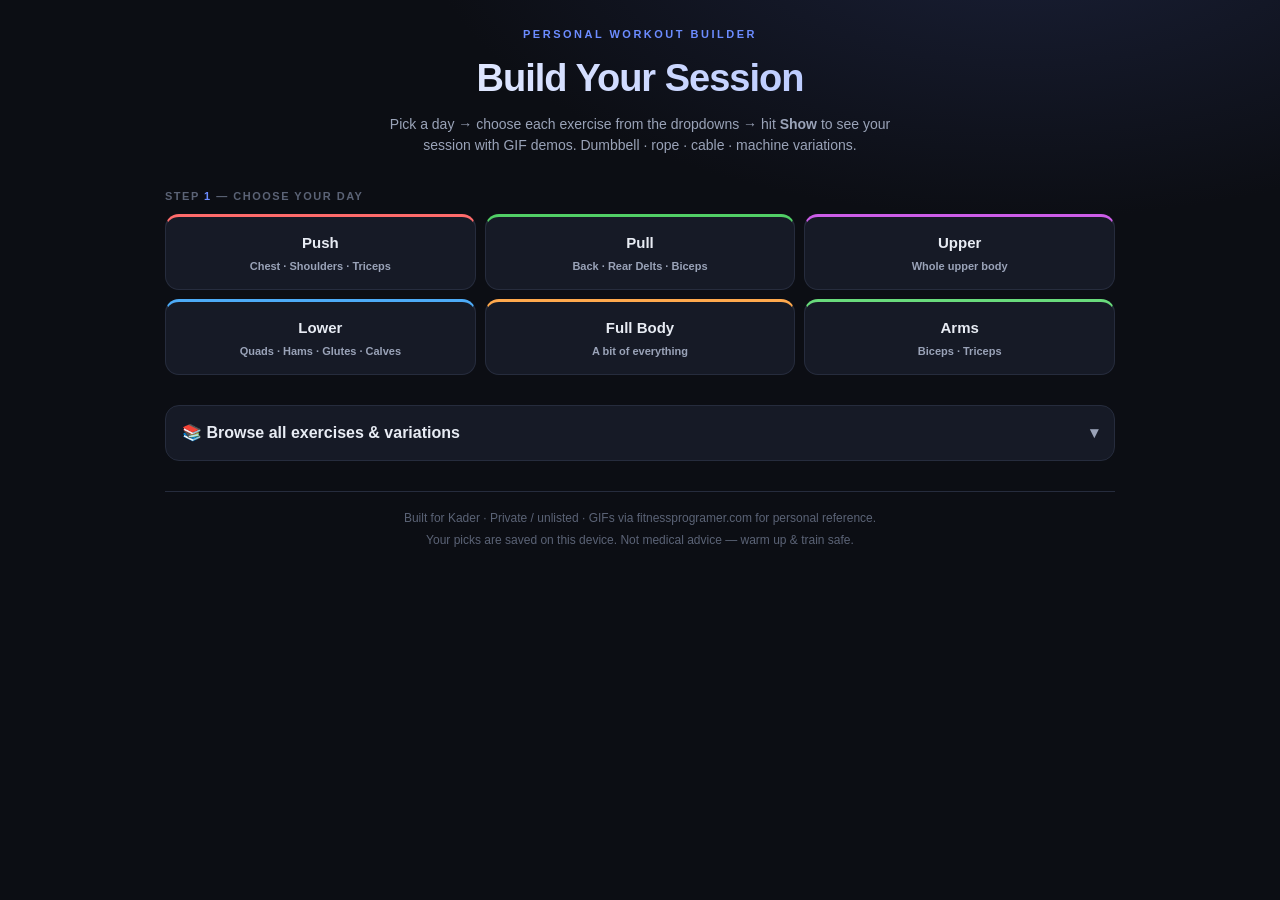
==== commit 8ec89252: "Replace schedule with interactive workout builder Pick a day (Push/Pull/Upper/Lower/Full Body/Arms) " ====
--- a/strength-x9f3a7c2e/index.html
+++ b/strength-x9f3a7c2e/index.html
@@ -6,368 +6,362 @@
 <meta name="theme-color" content="#0c0e14">
 <meta name="robots" content="noindex, nofollow">
 <meta name="apple-mobile-web-app-capable" content="yes">
-<title>Kader · 5-Day Training Plan (Jun–Aug 2026)</title>
+<title>Kader · Workout Builder</title>
 <style>
   :root{
     --bg:#0c0e14;--bg2:#11141d;--card:#161a26;--card2:#1c2130;--line:#262c3d;
     --txt:#e8ecf4;--mut:#9aa3b8;--mut2:#5b6376;--accent:#6c8cff;--good:#37d399;
-    --push:#ff6b6b;--quad:#4dabf7;--pull:#51cf66;--hyp:#cc5de8;--hinge:#ffa94d;
-    --navh:60px;
+    --dumbbell:#4dabf7;--cable:#cc5de8;--rope:#ffa94d;--machine:#51cf66;--barbell:#9aa3b8;--bodyweight:#37d399;
+    --navh:62px;
   }
   *{box-sizing:border-box;margin:0;padding:0;-webkit-tap-highlight-color:transparent}
-  html{scroll-behavior:smooth;scroll-padding-top:14px}
+  html{scroll-behavior:smooth;scroll-padding-top:12px}
   body{font-family:-apple-system,BlinkMacSystemFont,"Segoe UI",Roboto,Helvetica,Arial,sans-serif;
     background:radial-gradient(1100px 560px at 80% -10%,#1a2038 0%,var(--bg) 55%) fixed;
-    color:var(--txt);line-height:1.55;-webkit-font-smoothing:antialiased;
-    padding-bottom:calc(var(--navh) + env(safe-area-inset-bottom) + 16px)}
-  .wrap{max-width:1080px;margin:0 auto;padding:0 16px}
+    color:var(--txt);line-height:1.5;-webkit-font-smoothing:antialiased;
+    padding-bottom:calc(var(--navh) + env(safe-area-inset-bottom) + 14px)}
+  .wrap{max-width:980px;margin:0 auto;padding:0 15px}
   a{color:var(--accent);text-decoration:none}
 
-  header{padding:30px 0 14px;text-align:center}
+  header{padding:26px 0 6px;text-align:center}
   .kicker{font-size:11px;letter-spacing:2.5px;text-transform:uppercase;color:var(--accent);font-weight:700}
-  h1{font-size:clamp(25px,6vw,40px);font-weight:800;letter-spacing:-1px;margin:8px 0;
+  h1{font-size:clamp(24px,6vw,38px);font-weight:800;letter-spacing:-1px;margin:7px 0;
     background:linear-gradient(90deg,#fff,#9db4ff);-webkit-background-clip:text;background-clip:text;color:transparent}
-  .sub{color:var(--mut);font-size:14px;max-width:560px;margin:0 auto}
-  .hbtns{display:flex;gap:8px;justify-content:center;flex-wrap:wrap;margin-top:16px}
-  .btn{background:var(--accent);color:#0b1020;border:none;padding:12px 18px;border-radius:12px;font-weight:700;
-    font-size:14px;cursor:pointer;display:inline-flex;align-items:center;gap:7px;min-height:46px}
-  .btn.ghost{background:var(--card);color:var(--txt);border:1px solid var(--line)}
-  .btn:active{transform:scale(.97)}
-
-  h2.sec{font-size:20px;font-weight:800;margin:30px 0 4px;letter-spacing:-.4px}
-  .lead{color:var(--mut);font-size:13.5px;margin-bottom:14px}
-
-  /* CALENDAR — primary nav */
-  .nextcard{background:linear-gradient(120deg,color-mix(in srgb,var(--accent) 22%,var(--card)),var(--card));
-    border:1px solid var(--line);border-radius:16px;padding:16px;margin:14px 0 6px;display:flex;
-    align-items:center;gap:14px;cursor:pointer}
-  .nextcard:active{transform:scale(.99)}
-  .nextcard .nx{flex:1}
-  .nextcard .nl{font-size:11px;letter-spacing:1.5px;text-transform:uppercase;color:var(--accent);font-weight:800}
-  .nextcard .nt{font-size:18px;font-weight:800;margin-top:2px}
-  .nextcard .nd{font-size:13px;color:var(--mut)}
-  .nextcard .go{background:var(--accent);color:#0b1020;font-weight:800;border-radius:10px;padding:10px 14px;font-size:13px;white-space:nowrap}
-
-  .wkblock{background:var(--bg2);border:1px solid var(--line);border-radius:16px;padding:12px 12px 14px;margin-bottom:12px}
-  .wkblock.deload{border-color:rgba(255,169,77,.4)}
-  .wkhead{display:flex;align-items:center;gap:8px;margin:2px 4px 10px}
-  .wkhead .wn{font-weight:800;font-size:14px}
-  .wkhead .wr{font-size:12px;color:var(--mut)}
-  .wkhead .dl{margin-left:auto;background:rgba(255,169,77,.16);color:var(--hinge);border:1px solid rgba(255,169,77,.35);
-    font-size:10px;font-weight:800;letter-spacing:.5px;padding:3px 9px;border-radius:99px}
-  .dgrid{display:grid;grid-template-columns:repeat(5,1fr);gap:7px}
-  @media(max-width:560px){.dgrid{grid-template-columns:repeat(3,1fr)}}
-  @media(max-width:360px){.dgrid{grid-template-columns:repeat(2,1fr)}}
-  .datechip{display:flex;flex-direction:column;gap:3px;background:var(--card);border:1px solid var(--line);
-    border-top:3px solid var(--c);border-radius:11px;padding:9px 8px;min-height:62px;cursor:pointer;text-align:left}
-  .datechip:active{transform:scale(.96)}
-  .datechip .dw{font-size:10px;color:var(--mut2);font-weight:700;letter-spacing:.5px}
-  .datechip .dd{font-size:15px;font-weight:800;line-height:1}
-  .datechip .dt{font-size:10px;color:var(--c);font-weight:700;margin-top:auto}
-  .datechip.today{outline:2px solid var(--accent);outline-offset:1px}
-  .datechip.today .dw{color:var(--accent)}
-  .tdtag{display:inline-block;background:var(--accent);color:#0b1020;font-size:8px;font-weight:800;
-    padding:1px 5px;border-radius:99px;margin-left:4px;vertical-align:middle}
-
-  /* PRIMER */
-  details.primer{background:var(--card);border:1px solid var(--line);border-radius:14px;margin:6px 0}
-  details.primer>summary{cursor:pointer;padding:15px 16px;font-weight:700;font-size:15px;list-style:none;
-    display:flex;justify-content:space-between;align-items:center}
-  details.primer>summary::-webkit-details-marker{display:none}
-  details.primer>summary::after{content:"▾";color:var(--mut)}
-  details.primer[open]>summary::after{content:"▴"}
-  .keybox{display:grid;grid-template-columns:repeat(auto-fit,minmax(220px,1fr));gap:10px;padding:0 14px 14px}
-  .key{background:var(--bg2);border:1px solid var(--line);border-radius:12px;padding:13px}
-  .key h4{font-size:13px;margin-bottom:5px;color:var(--accent)}
-  .key p{font-size:12.5px;color:var(--mut)}.key b{color:var(--txt)}
-
-  /* DAY */
-  .day{margin-top:18px;border:1px solid var(--line);border-radius:18px;overflow:hidden;background:var(--bg2);
-    scroll-margin-top:14px}
-  .day.flash{animation:flash 1.3s ease}
-  @keyframes flash{0%,100%{box-shadow:0 0 0 0 transparent}25%{box-shadow:0 0 0 3px var(--c)}}
-  .daybar{padding:16px 18px;border-left:6px solid var(--c);
-    background:linear-gradient(90deg,color-mix(in srgb,var(--c) 16%,transparent),transparent)}
-  .daybar .dn{font-size:11px;letter-spacing:2px;text-transform:uppercase;color:var(--c);font-weight:800}
-  .daybar h3{font-size:22px;font-weight:800;margin:2px 0}
-  .daybar .meta{font-size:13px;color:var(--mut)}
-  .dayinfo{display:flex;flex-wrap:wrap;gap:8px;margin-top:10px}
-  .dchip{font-size:12px;background:var(--card2);border:1px solid var(--line);padding:5px 10px;border-radius:8px;color:var(--mut)}
-  .dchip b{color:var(--txt)}
-  .warmup{margin:12px 14px 0;padding:12px 14px;background:rgba(108,140,255,.08);border:1px solid rgba(108,140,255,.22);
-    border-radius:11px;font-size:12.5px;color:var(--mut)}.warmup b{color:var(--accent)}
-
-  .ex{display:flex;gap:16px;padding:18px 16px;border-top:1px solid var(--line)}
-  @media(max-width:680px){.ex{flex-direction:column;align-items:center}}
-  .gifwrap{flex-shrink:0;width:200px}
-  @media(max-width:680px){.gifwrap{width:100%;max-width:280px}}
-  .gifwrap img{width:100%;border-radius:13px;border:1px solid var(--line);background:#fff;display:block}
-  .gifcap{font-size:11px;color:var(--mut2);text-align:center;margin-top:5px}
-  .exbody{flex:1;min-width:0;width:100%}
-  .exhead{display:flex;align-items:center;gap:9px;flex-wrap:wrap}
-  .exn{font-size:17px;font-weight:800}
-  .star{font-size:10px;background:var(--c);color:#0b1020;font-weight:800;padding:2px 9px;border-radius:99px}
-  .scheme{display:flex;gap:7px;flex-wrap:wrap;margin:10px 0}
-  .pill{font-size:12.5px;background:var(--card);border:1px solid var(--line);padding:5px 11px;border-radius:9px}
-  .pill b{color:var(--c)}
-  .block{margin-top:11px}
-  .block .lbl{font-size:10.5px;letter-spacing:1.3px;text-transform:uppercase;color:var(--mut2);font-weight:700;margin-bottom:5px}
-  .setlist{list-style:none;display:flex;flex-direction:column;gap:6px}
-  .setlist li{font-size:13px;background:var(--card);border:1px solid var(--line);border-radius:9px;padding:8px 11px;display:flex;gap:9px}
-  .setlist li .si{flex-shrink:0;width:58px;font-weight:800;color:var(--c);font-size:11.5px}
-  .meta2{display:grid;grid-template-columns:1fr 1fr;gap:9px;margin-top:11px}
-  @media(max-width:540px){.meta2{grid-template-columns:1fr}}
-  .mcard{background:var(--card);border:1px solid var(--line);border-radius:10px;padding:10px 12px;font-size:12.5px;color:var(--mut)}
-  .mcard .lbl{margin-bottom:3px}
-  .mcard.bad{border-color:rgba(255,107,107,.3)}.mcard.bad .lbl{color:var(--push)}
-  .mcard.go{border-color:rgba(55,211,153,.3)}.mcard.go .lbl{color:var(--good)}
-
-  footer{text-align:center;color:var(--mut2);font-size:12px;margin-top:34px;line-height:1.8;border-top:1px solid var(--line);padding-top:18px}
-
-  /* STICKY BOTTOM NAV */
-  .bottomnav{position:fixed;left:0;right:0;bottom:0;z-index:60;background:rgba(12,14,20,.92);
+  .sub{color:var(--mut);font-size:14px;max-width:520px;margin:0 auto}
+
+  .step{font-size:11px;letter-spacing:1.5px;text-transform:uppercase;color:var(--mut2);font-weight:800;margin:26px 0 10px}
+  .step b{color:var(--accent)}
+
+  /* DAY SELECTOR */
+  .days{display:grid;grid-template-columns:repeat(3,1fr);gap:9px}
+  @media(max-width:560px){.days{grid-template-columns:repeat(2,1fr)}}
+  .dayb{background:var(--card);border:1px solid var(--line);border-radius:14px;padding:15px 10px;text-align:center;
+    cursor:pointer;font-weight:800;font-size:15px;transition:.15s;border-top:3px solid var(--c)}
+  .dayb .s{display:block;font-size:11px;color:var(--mut);font-weight:600;margin-top:3px}
+  .dayb:active{transform:scale(.96)}
+  .dayb.on{background:color-mix(in srgb,var(--c) 18%,var(--card));border-color:var(--c);box-shadow:0 8px 24px -12px var(--c)}
+
+  /* BUILDER */
+  #builder{display:none}
+  .slot{background:var(--card);border:1px solid var(--line);border-radius:14px;padding:12px 13px;margin-bottom:9px;
+    display:flex;align-items:center;gap:12px}
+  .slot .num{flex-shrink:0;width:26px;height:26px;border-radius:8px;background:var(--card2);border:1px solid var(--line);
+    display:grid;place-items:center;font-weight:800;font-size:12px;color:var(--accent)}
+  .slot .body{flex:1;min-width:0}
+  .slot .t{font-size:11px;letter-spacing:.5px;text-transform:uppercase;color:var(--mut);font-weight:700;margin-bottom:5px}
+  .slot select{width:100%;background:var(--bg2);color:var(--txt);border:1px solid var(--line);border-radius:9px;
+    padding:10px 30px 10px 11px;font-size:14px;font-weight:600;font-family:inherit;cursor:pointer;
+    appearance:none;-webkit-appearance:none;
+    background-image:url("data:image/svg+xml;utf8,<svg xmlns='http://www.w3.org/2000/svg' width='12' height='12' viewBox='0 0 12 12'><path d='M2 4l4 4 4-4' stroke='%239aa3b8' stroke-width='1.6' fill='none' stroke-linecap='round'/></svg>");
+    background-repeat:no-repeat;background-position:right 11px center}
+  .slot select:focus{outline:none;border-color:var(--accent)}
+  .slot .eqdot{flex-shrink:0;width:10px;height:10px;border-radius:50%}
+
+  .actions{display:flex;gap:9px;margin:16px 0 4px}
+  .btn{flex:1;border:none;border-radius:12px;padding:14px;font-weight:800;font-size:15px;cursor:pointer;
+    display:flex;align-items:center;justify-content:center;gap:7px;min-height:50px}
+  .btn:active{transform:scale(.98)}
+  .btn.save{background:var(--card);color:var(--txt);border:1px solid var(--line)}
+  .btn.show{background:var(--accent);color:#0b1020}
+
+  /* SESSION */
+  #session{display:none;margin-top:8px;scroll-margin-top:12px}
+  .sescard{background:var(--bg2);border:1px solid var(--line);border-radius:16px;padding:14px 14px 6px}
+  .seshead{display:flex;align-items:center;gap:10px;margin-bottom:6px}
+  .seshead h2{font-size:20px;font-weight:800}
+  .seshead .cnt{margin-left:auto;font-size:12px;color:var(--mut)}
+  .ex{display:flex;gap:14px;padding:14px 0;border-top:1px solid var(--line)}
+  .ex .gif{flex-shrink:0;width:120px;height:120px;border-radius:12px;border:1px solid var(--line);background:#fff;object-fit:cover}
+  @media(max-width:520px){.ex .gif{width:96px;height:96px}}
+  .ex .info{flex:1;min-width:0}
+  .ex .slotname{font-size:11px;letter-spacing:.5px;text-transform:uppercase;color:var(--mut2);font-weight:700}
+  .ex .nm{font-size:16px;font-weight:800;margin:2px 0 6px}
+  .ex .row{display:flex;gap:6px;flex-wrap:wrap;margin-bottom:6px}
+  .tag{font-size:11px;font-weight:700;padding:3px 9px;border-radius:7px;color:#0b1020}
+  .tag.reps{background:var(--card2);color:var(--txt);border:1px solid var(--line)}
+  .ex .tip{font-size:12.5px;color:var(--mut)}
+  .printbtn{margin:10px 0 2px;width:100%;background:var(--card);border:1px solid var(--line);color:var(--txt);
+    border-radius:11px;padding:12px;font-weight:700;cursor:pointer}
+
+  /* LIBRARY */
+  details.lib{margin-top:30px;background:var(--card);border:1px solid var(--line);border-radius:14px}
+  details.lib>summary{cursor:pointer;padding:15px 16px;font-weight:800;font-size:16px;list-style:none;display:flex;justify-content:space-between;align-items:center}
+  details.lib>summary::-webkit-details-marker{display:none}
+  details.lib>summary::after{content:"▾";color:var(--mut)}
+  details.lib[open]>summary::after{content:"▴"}
+  .filters{display:flex;gap:6px;flex-wrap:wrap;padding:0 14px 10px}
+  .fchip{font-size:12px;font-weight:700;padding:6px 11px;border-radius:99px;border:1px solid var(--line);background:var(--bg2);color:var(--mut);cursor:pointer}
+  .fchip.on{color:#0b1020}
+  .libsec{padding:4px 14px 10px}
+  .libsec h3{font-size:13px;color:var(--accent);margin:12px 0 8px;font-weight:800}
+  .libgrid{display:grid;grid-template-columns:repeat(auto-fill,minmax(110px,1fr));gap:8px}
+  .libitem{background:var(--bg2);border:1px solid var(--line);border-radius:10px;padding:6px;text-align:center}
+  .libitem img{width:100%;aspect-ratio:1;border-radius:7px;background:#fff;object-fit:cover}
+  .libitem .ln{font-size:11px;font-weight:700;margin-top:5px;line-height:1.25}
+  .libitem .le{font-size:9px;font-weight:800;color:#0b1020;padding:1px 6px;border-radius:5px;display:inline-block;margin-top:4px}
+
+  footer{text-align:center;color:var(--mut2);font-size:12px;margin-top:30px;line-height:1.8;border-top:1px solid var(--line);padding-top:16px}
+
+  .toast{position:fixed;left:50%;bottom:calc(var(--navh) + 16px);transform:translateX(-50%) translateY(20px);
+    background:var(--good);color:#0b1020;font-weight:800;padding:11px 20px;border-radius:99px;font-size:14px;
+    opacity:0;pointer-events:none;transition:.25s;z-index:80}
+  .toast.show{opacity:1;transform:translateX(-50%) translateY(0)}
+
+  .bottomnav{position:fixed;left:0;right:0;bottom:0;z-index:60;background:rgba(12,14,20,.93);
     backdrop-filter:blur(12px);border-top:1px solid var(--line);
-    padding:7px 6px calc(7px + env(safe-area-inset-bottom));display:flex;gap:5px;overflow-x:auto;
-    -webkit-overflow-scrolling:touch;scrollbar-width:none}
-  .bottomnav::-webkit-scrollbar{display:none}
-  .navbtn{flex:1 0 auto;min-width:60px;background:var(--card);border:1px solid var(--line);border-radius:10px;
-    padding:8px 6px;text-align:center;font-size:11px;font-weight:700;color:var(--mut);cursor:pointer;
-    display:flex;flex-direction:column;align-items:center;gap:3px}
-  .navbtn:active{transform:scale(.95)}
-  .navbtn .nb{width:18px;height:4px;border-radius:9px;background:var(--c)}
-  .navbtn.cal{color:var(--accent)}.navbtn.cal .ic{font-size:15px}
+    padding:9px 12px calc(9px + env(safe-area-inset-bottom));display:none;gap:9px}
+  .bottomnav.on{display:flex}
+  .bottomnav .btn{min-height:44px;padding:11px;font-size:14px;border-radius:11px}
 
   @media print{
-    body{padding-bottom:0;background:var(--bg)}
-    .bottomnav,.hbtns,.nextcard{display:none}
-    details.primer[open]>summary::after,details.primer>summary::after{content:""}
-    .day{break-inside:avoid}
+    body{padding:0;background:#fff;color:#000}
+    header,.step,#daysel,#builder,.bottomnav,.lib,.printbtn,.toast,footer{display:none!important}
+    #session{display:block!important}
+    .sescard{border:none}.ex{break-inside:avoid}.ex .gif{border:1px solid #ccc}
+    .ex .nm,.seshead h2{color:#000}
   }
 </style>
 </head>
 <body>
 <div class="wrap">
   <header>
-    <div class="kicker">Nippard × Ethier · Private Copy</div>
-    <h1>Your 5-Day Plan</h1>
-    <p class="sub">Tap a date below → it jumps straight to that morning's routine. Every muscle 2×/week, built around your lifts &amp; Technogym kit.</p>
-    <div class="hbtns">
-      <a class="btn" href="Training-Plan.pdf" download>⬇ PDF</a>
-      <a class="btn ghost" href="#primer">How sets work</a>
+    <div class="kicker">Personal Workout Builder</div>
+    <h1>Build Your Session</h1>
+    <p class="sub">Pick a day → choose each exercise from the dropdowns → hit <b>Show</b> to see your session with GIF demos. Dumbbell · rope · cable · machine variations.</p>
+  </header>
+
+  <div id="daysel">
+    <div class="step">Step <b>1</b> — choose your day</div>
+    <div class="days" id="days"></div>
+  </div>
+
+  <div id="builder">
+    <div class="step">Step <b>2</b> — pick your 8 exercises</div>
+    <div id="slots"></div>
+    <div class="actions">
+      <button class="btn save" onclick="saveDay()">💾 Save</button>
+      <button class="btn show" onclick="showSession()">👁 Show session</button>
     </div>
-  </header>
-
-  <div class="nextcard" id="nextcard"><div class="nx">
-    <div class="nl">Next session</div><div class="nt" id="nxName">—</div><div class="nd" id="nxDate"></div>
-  </div><div class="go">Go →</div></div>
-
-  <h2 class="sec" id="calendar">📅 Pick your day</h2>
-  <p class="lead">Mon–Fri mornings · 22 Jun → 31 Aug 2026 · Week 6 is a deload.</p>
-  <div id="cal"></div>
-
-  <details class="primer" id="primer">
-    <summary>📖 How every set works (read once)</summary>
-    <div class="keybox">
-      <div class="key"><h4>1 · RIR (Reps In Reserve)</h4><p><b>RIR 2</b> = stop with 2 clean reps left. Compounds RIR 1–3, isolations RIR 0–1.</p></div>
-      <div class="key"><h4>2 · Warm-up ≠ working sets</h4><p>Do <b>2–3 ramp-up sets</b> before the first heavy lift. They don't count toward the listed working sets.</p></div>
-      <div class="key"><h4>3 · Double progression</h4><p>Same weight until you hit the <b>top</b> of the rep range on every set, then add the smallest jump.</p></div>
-      <div class="key"><h4>4 · Tempo</h4><p>Lower ~<b>2 s</b> under control, no bouncing, drive up with intent.</p></div>
-      <div class="key"><h4>5 · Rest</h4><p>Big lifts <b>2–3 min</b>, machines/isolation <b>60–90 s</b>.</p></div>
-      <div class="key"><h4>6 · Deload (Week 6)</h4><p><b>Drop 1 set</b>, ~<b>70%</b> weight, RIR 3+. Come back stronger.</p></div>
+  </div>
+
+  <div id="session">
+    <div class="step">Your session</div>
+    <div class="sescard">
+      <div class="seshead"><h2 id="sesTitle"></h2><span class="cnt" id="sesCnt"></span></div>
+      <div id="sesEx"></div>
+      <button class="printbtn" onclick="window.print()">🖨 Print / Save this session as PDF</button>
     </div>
+  </div>
+
+  <details class="lib" id="lib">
+    <summary>📚 Browse all exercises &amp; variations</summary>
+    <div class="filters" id="filters"></div>
+    <div id="libbody"></div>
   </details>
 
-  <h2 class="sec">The routines</h2>
-  <div id="days"></div>
-
   <footer>
-    Built for Kader · Jun–Aug 2026 · <b>Private / unlisted page</b>.<br>
-    GIFs via fitnessprogramer.com for personal reference. Not medical advice — warm up &amp; stop if it hurts.
+    Built for Kader · Private / unlisted · GIFs via fitnessprogramer.com for personal reference.<br>
+    Your picks are saved on this device. Not medical advice — warm up &amp; train safe.
   </footer>
 </div>
 
-<nav class="bottomnav" id="bottomnav"></nav>
+<nav class="bottomnav" id="bnav">
+  <button class="btn save" onclick="saveDay()">💾 Save</button>
+  <button class="btn show" onclick="showSession()">👁 Show session</button>
+</nav>
+<div class="toast" id="toast"></div>
 
 <script>
 const G="gifs/";
-function S(label,txt){return {label,txt}}
-const WORKOUTS=[
- {key:"push",name:"Upper · Push",short:"Push",focus:"Chest · Shoulders · Triceps",c:"var(--push)",time:"55–65 min",
-  warm:"5 min easy cardio, then arm circles + band pull-aparts. Your ramp sets happen on the Incline Bench.",
-  ex:[
-   {n:"Incline Bench Press",gif:"incline_bench_press",star:1,s:4,rl:6,rh:8,rir:"2",rest:"2–3 min",step:"+2.5 kg",warm:1,
-    cue:"45° bench, shoulder blades pinned back & down, bar touches upper chest, elbows ~45° (not flared).",
-    bad:"Bouncing the bar off the chest or flaring elbows to 90°.",go:"All 4 sets hit 8 reps at RIR 2 → add 2.5 kg."},
-   {n:"Technogym Chest Press",gif:"chest_press_machine",s:3,rl:10,rh:12,rir:"1",rest:"90 s",step:"+1 pin",
-    cue:"Seat set so handles line up with mid-chest. Press to near-lockout, full stretch back.",
-    bad:"Seat too high (becomes a shoulder press) or cutting the stretch short.",go:"12 reps all sets at RIR 1 → up one pin."},
-   {n:"Technogym Shoulder Press",gif:"shoulder_press_machine",s:3,rl:10,rh:12,rir:"1–2",rest:"90 s",step:"+1 pin",
-    cue:"Press up and slightly inward. Stop just short of lockout to keep tension on the delts.",
-    bad:"Arching the lower back to heave it up.",go:"Top of range every set → add a pin."},
-   {n:"Cable Lateral Raise",gif:"lateral_raise",s:3,rl:12,rh:15,rir:"0–1",rest:"60–75 s",step:"small",
-    cue:"Lead with the elbow to shoulder height, slow 2–3 s lower. Constant cable tension.",
-    bad:"Shrugging the traps or swinging the torso.",go:"15 clean reps all sets → tiny bump."},
-   {n:"Triceps Pushdown",gif:"triceps_pushdown",s:3,rl:12,rh:15,rir:"0–1",rest:"60–75 s",step:"+1 pin",
-    cue:"Pin elbows to your sides, full extension, squeeze 1 s at the bottom.",
-    bad:"Elbows drifting forward.",go:"15 reps all sets → up one pin."}]},
-
- {key:"quad",name:"Lower · Quads",short:"Quads",focus:"Quads · Hamstrings · Calves",c:"var(--quad)",time:"55–65 min",
-  warm:"5 min bike or incline walk, then bodyweight squats + leg swings. Ramp sets on the Goblet Squat.",
-  ex:[
-   {n:"Goblet Squat",gif:"goblet_squat",star:1,s:4,rl:8,rh:10,rir:"2",rest:"2 min",step:"+2 kg bell",warm:1,
-    cue:"Bell at chest, sit straight down between your hips, knees track over toes, chest up.",
-    bad:"Heels lifting or knees caving in.",go:"10 reps on all 4 sets → next bell up."},
-   {n:"Technogym Leg Press",gif:"leg_press",s:3,rl:10,rh:12,rir:"1",rest:"2 min",step:"+1 plate",
-    cue:"Feet mid-platform, lower to ~90° knees, drive through the whole foot, don't lock hard.",
-    bad:"Lower back rounding at the bottom (go less deep).",go:"12 reps all sets at RIR 1 → add a plate."},
-   {n:"Leg Extension",gif:"leg_extension",s:3,rl:12,rh:15,rir:"0–1",rest:"75 s",step:"+1 pin",
-    cue:"Pause & squeeze 1 s at the top, lower slowly.",bad:"Swinging the torso for momentum.",go:"15 reps all sets → up a pin."},
-   {n:"Seated Leg Curl",gif:"seated_leg_curl",s:4,rl:10,rh:12,rir:"1",rest:"90 s",step:"+1 pin",
-    cue:"Curl fully, control the way back, hips pinned to the seat.",bad:"Hips popping up / half reps.",go:"12 reps on all 4 sets → add a pin."},
-   {n:"Standing Calf Raise",gif:"standing_calf_raise",s:4,rl:12,rh:15,rir:"0–1",rest:"60 s",step:"small",
-    cue:"Full stretch at the bottom, big squeeze at the top, 1 s pause each end.",bad:"Short bouncy reps.",go:"15 controlled reps all sets → add weight."}]},
-
- {key:"pull",name:"Upper · Pull",short:"Pull",focus:"Back · Rear Delts · Biceps",c:"var(--pull)",time:"55–65 min",
-  warm:"5 min cardio, then band pull-aparts + scapular hangs. Ramp your first 1–2 pulldown sets lighter.",
-  ex:[
-   {n:"Assisted Pull-Up",gif:"assisted_pullup",star:1,s:4,rl:8,rh:10,rir:"1–2",rest:"2 min",step:"−1 assist plate",warm:1,
-    cue:"Set assistance for 8–10 hard reps. Dead hang, drive elbows down, chest to bar, control the descent.",
-    bad:"Kipping or so much assistance you never near failure.",go:"Progresses by getting LIGHTER — 10 reps all sets → REDUCE the assistance. Goal: full bodyweight reps."},
-   {n:"Lat Pulldown",gif:"lat_pulldown",s:4,rl:10,rh:12,rir:"1",rest:"90 s",step:"+1 pin",
-    cue:"Slightly wider than shoulders, drive elbows to ribs, chest up, minimal lean. Feel the lats.",
-    bad:"Leaning back and rowing — keep it vertical.",go:"12 reps all sets → add a pin."},
-   {n:"Technogym Seated Row",gif:"seated_cable_row",s:3,rl:10,rh:12,rir:"1",rest:"90 s",step:"+1 pin",
-    cue:"Pull to the lower ribs, squeeze the shoulder blades, control the stretch forward.",
-    bad:"Heaving with the lower back / shrugging.",go:"12 reps all sets → up one pin."},
-   {n:"Reverse Pec Deck (Rear Delt)",gif:"reverse_pec_deck",s:3,rl:15,rh:20,rir:"0–1",rest:"60 s",step:"small",
-    cue:"Pull wide and back in an arc, lead with the pinkies, squeeze. Light weight, feel it.",
-    bad:"Using the whole upper back instead of the rear delts.",go:"20 reps all sets → tiny bump."},
-   {n:"Dumbbell Biceps Curl",gif:"dumbbell_curl",s:3,rl:10,rh:12,rir:"0–1",rest:"60–75 s",step:"+2 kg",
-    cue:"Elbows at your sides, no swing, slight twist at the top, full stretch at the bottom.",
-    bad:"Swinging the dumbbells up with the body.",go:"12 reps both arms all sets → next dumbbell up."}]},
-
- {key:"hyp",name:"Upper · Hypertrophy",short:"Hyper",focus:"Chest · Back · Delts · Arms",c:"var(--hyp)",time:"55–65 min",
-  warm:"5 min cardio + band pull-aparts. Higher-rep pump day — lighter loads, more reps, shorter rests.",
-  ex:[
-   {n:"Incline Bench Press (lighter)",gif:"incline_bench_press",star:1,s:3,rl:10,rh:12,rir:"1",rest:"2 min",step:"+2.5 kg",warm:1,
-    cue:"Same groove as Monday but lighter / higher-rep. Smooth reps, full chest stretch.",
-    bad:"Ego-loading — keep it clean.",go:"12 reps all 3 sets → add 2.5 kg."},
-   {n:"Chest-Supported Row",gif:"chest_supported_row",s:4,rl:10,rh:12,rir:"1",rest:"90 s",step:"+2 kg",
-    cue:"Chest flat on the pad so momentum can't help. Row to the hips, squeeze, control back.",
-    bad:"Lifting the chest off the pad to cheat.",go:"12 reps all 4 sets → add load."},
-   {n:"Technogym Shoulder Press",gif:"shoulder_press_machine",s:3,rl:12,rh:15,rir:"1",rest:"90 s",step:"+1 pin",
-    cue:"Higher reps today. Press up and slightly in, continuous tension, no hard lockout.",
-    bad:"Bouncing out of the bottom.",go:"15 reps all sets → add a pin."},
-   {n:"Cable Lateral Raise",gif:"lateral_raise",s:4,rl:15,rh:20,rir:"0–1",rest:"45–60 s",step:"small",
-    cue:"Burn-out for side delts. Constant cable tension, controlled, chase the burn.",
-    bad:"Too heavy → it becomes a shrug.",go:"20 reps all sets → tiny bump."},
-   {n:"Cable Curl + Pushdown (superset)",gif:"triceps_pushdown",s:3,rl:12,rh:15,rir:"0–1",rest:"75 s",step:"+1 pin",
-    cue:"A set of cable curls, then immediately triceps pushdowns = one superset. Minimal rest between the two.",
-    bad:"Resting between the curl and pushdown.",go:"15 reps on both all rounds → up a pin."}]},
-
- {key:"hinge",name:"Lower · Hinge",short:"Hinge",focus:"Hamstrings · Glutes · Calves",c:"var(--hinge)",time:"55–65 min",
-  warm:"5 min bike, then hip hinges + glute bridges. Ramp the RDL with 1–2 light sets first.",
-  ex:[
-   {n:"Romanian Deadlift",gif:"romanian_deadlift",s:4,rl:8,rh:10,rir:"2",rest:"2–3 min",step:"+2.5 kg",warm:1,
-    cue:"Soft knees, push hips BACK (not down), bar close to legs, lower to a deep hamstring stretch (~mid-shin), drive hips forward.",
-    bad:"Rounding the lower back or squatting it. Keep the spine neutral.",go:"10 reps all 4 sets at RIR 2 → add 2.5 kg."},
-   {n:"Goblet Squat",gif:"goblet_squat",star:1,s:3,rl:10,rh:12,rir:"1",rest:"90 s",step:"+2 kg bell",
-    cue:"Higher-rep today. Stay tall and upright, controlled depth, bell tight to chest.",
-    bad:"Rushing and losing the upright torso.",go:"12 reps all 3 sets → next bell up."},
-   {n:"Hip Thrust",gif:"hip_thrust",s:3,rl:10,rh:12,rir:"1",rest:"90 s",step:"+2.5–5 kg",
-    cue:"Upper back on the bench, chin tucked, drive through heels, full hip extension, squeeze glutes 1 s.",
-    bad:"Over-arching the lower back; not reaching full extension.",go:"12 reps all sets → add weight."},
-   {n:"Lying Leg Curl",gif:"lying_leg_curl",s:3,rl:12,rh:15,rir:"0–1",rest:"75 s",step:"+1 pin",
-    cue:"Lie flat, curl heels to glutes, don't let the hips pop up.",bad:"Hips lifting off the pad.",go:"15 reps all sets → add a pin."},
-   {n:"Standing Calf Raise + Abs",gif:"standing_calf_raise",s:4,rl:12,rh:15,rir:"0–1",rest:"60 s",step:"small",
-    cue:"Full-range calf raises, then 3 sets of weighted / cable crunches to finish.",
-    bad:"Short calf reps; rushing the abs.",go:"15 controlled calf reps all sets → add weight."}]}
-];
-
-function setBreakdown(e){
-  const items=[];
-  if(e.warm) items.push(S("Warm-up","2–3 ramp-up sets (≈50% × 8, ≈70% × 5, ≈85% × 3) to build to your working weight. These don't count as working sets."));
-  const lastRir=e.rir.includes("–")?e.rir.split("–")[0]:(parseInt(e.rir)>0?parseInt(e.rir)-1:0);
-  for(let i=1;i<=e.s;i++){
-    if(i===1) items.push(S("Set 1",`Your heaviest working set — aim for the top: <b>${e.rh} reps</b> at <b>RIR ${e.rir}</b>.`));
-    else if(i===e.s) items.push(S(`Set ${i}`,`Final set — push closest to failure (~RIR ${lastRir}). Reps may dip toward <b>${e.rl}</b>; that's normal.`));
-    else items.push(S(`Set ${i}`,`Same weight, match reps if you can (<b>${e.rl}–${e.rh}</b>), ~RIR ${e.rir}.`));
-  }
-  return items;
-}
-
-/* render days */
-document.getElementById('days').innerHTML=WORKOUTS.map((w,di)=>`
-  <div class="day" id="day-${w.key}" style="--c:${w.c}">
-    <div class="daybar">
-      <div class="dn">Day ${di+1}</div><h3>${w.name}</h3><div class="meta">${w.focus}</div>
-      <div class="dayinfo">
-        <span class="dchip">⏱ <b>${w.time}</b></span>
-        <span class="dchip"><b>${w.ex.length}</b> exercises</span>
-        <span class="dchip">~<b>${w.ex.reduce((a,e)=>a+e.s,0)}</b> sets</span>
-      </div>
-    </div>
-    <div class="warmup">🔥 <b>Warm-up:</b> ${w.warm}</div>
-    ${w.ex.map(e=>`
-      <div class="ex">
-        <div class="gifwrap"><img src="${G}${e.gif}.gif" alt="${e.n}" loading="lazy"><div class="gifcap">${e.n}</div></div>
-        <div class="exbody">
-          <div class="exhead"><span class="exn">${e.n}</span>${e.star?'<span class="star">YOUR PICK</span>':''}</div>
-          <div class="scheme">
-            <span class="pill"><b>${e.s}</b> sets</span><span class="pill"><b>${e.rl}–${e.rh}</b> reps</span>
-            <span class="pill">RIR <b>${e.rir}</b></span><span class="pill">Rest <b>${e.rest}</b></span>
-          </div>
-          <div class="block"><div class="lbl">Set-by-set</div>
-            <ul class="setlist">${setBreakdown(e).map(x=>`<li><span class="si">${x.label}</span><span>${x.txt}</span></li>`).join('')}</ul></div>
-          <div class="meta2">
-            <div class="mcard"><div class="lbl">Form cue</div>${e.cue}</div>
-            <div class="mcard bad"><div class="lbl">Common mistake</div>${e.bad}</div>
-            <div class="mcard go"><div class="lbl">Add weight (${e.step})</div>${e.go}</div>
-            <div class="mcard"><div class="lbl">Tempo</div>~2 s down, controlled, brief pause, drive up.</div>
-          </div>
+const EQ={dumbbell:{l:"DB",c:"var(--dumbbell)"},rope:{l:"Rope",c:"var(--rope)"},cable:{l:"Cable",c:"var(--cable)"},
+  machine:{l:"Machine",c:"var(--machine)"},barbell:{l:"Barbell",c:"var(--barbell)"},bodyweight:{l:"Body",c:"var(--bodyweight)"}};
+const EQORDER=["dumbbell","rope","cable","machine","barbell","bodyweight"];
+
+/* x(id,name,equip) */
+function x(id,name,eq){return {id,name,eq}}
+const SEC={
+ chest:{name:"Chest",reps:"3–4 × 8–12",tip:"Full stretch at the bottom, squeeze the chest at the top.",list:[
+   x("incline_db_press","Incline Dumbbell Press","dumbbell"),x("flat_db_press","Flat Dumbbell Press","dumbbell"),
+   x("incline_db_fly","Incline Dumbbell Fly","dumbbell"),x("db_pullover","Dumbbell Pullover","dumbbell"),
+   x("cable_fly_high","Cable Crossover (High→Low)","cable"),x("cable_fly_low","Low Cable Fly (Low→High)","cable"),
+   x("machine_chest_press","Machine Chest Press","machine"),x("pec_deck","Pec Deck Fly","machine"),
+   x("barbell_incline_press","Barbell Incline Press","barbell")]},
+ press:{name:"Shoulders – Press",reps:"3–4 × 8–12",tip:"Press up and slightly in; stop just short of lockout.",list:[
+   x("db_shoulder_press","Dumbbell Shoulder Press","dumbbell"),x("arnold_press","Arnold Press","dumbbell"),
+   x("db_front_raise","Dumbbell Front Raise","dumbbell"),x("machine_shoulder_press","Machine Shoulder Press","machine")]},
+ side:{name:"Side Delts",reps:"3 × 12–20",tip:"Lead with the elbows, slow lower, no swinging.",list:[
+   x("db_lateral_raise","Dumbbell Lateral Raise","dumbbell"),x("cable_lateral_raise","Cable Lateral Raise","cable"),
+   x("leaning_cable_lateral","Leaning Cable Lateral Raise","cable"),x("machine_lateral_raise","Machine Lateral Raise","machine")]},
+ rear:{name:"Rear Delts",reps:"3 × 15–20",tip:"Light weight, pull wide & back, squeeze the rear delts.",list:[
+   x("db_rear_fly","Bent-Over Dumbbell Rear Fly","dumbbell"),x("cable_rear_fly","Cable Rear Delt Fly","cable"),
+   x("face_pull","Rope Face Pull","rope"),x("reverse_pec_deck","Reverse Pec Deck","machine")]},
+ triceps:{name:"Triceps",reps:"3 × 10–15",tip:"Keep the elbows locked in place, full extension, squeeze.",list:[
+   x("rope_pushdown","Rope Pushdown","rope"),x("overhead_rope_ext","Rope Overhead Extension","rope"),
+   x("v_bar_pushdown","V-Bar Pushdown","cable"),x("db_overhead_ext","Dumbbell Overhead Extension","dumbbell"),
+   x("db_kickback","Dumbbell Kickback","dumbbell"),x("skull_crusher","Skull Crusher","barbell"),
+   x("bench_dip","Bench Dips","bodyweight")]},
+ biceps:{name:"Biceps",reps:"3 × 10–15",tip:"No swinging — elbows pinned, full stretch each rep.",list:[
+   x("db_curl","Dumbbell Curl","dumbbell"),x("hammer_curl","Dumbbell Hammer Curl","dumbbell"),
+   x("incline_db_curl","Incline Dumbbell Curl","dumbbell"),x("concentration_curl","Concentration Curl","dumbbell"),
+   x("rope_hammer_curl","Rope Hammer Curl","rope"),x("cable_curl","Cable Curl","cable"),
+   x("preacher_curl","Preacher Curl","machine")]},
+ lats:{name:"Back – Vertical (Lats)",reps:"3–4 × 8–12",tip:"Drive the elbows down to your ribs, feel the lats.",list:[
+   x("lat_pulldown","Lat Pulldown","cable"),x("wide_pulldown","Wide-Grip Pulldown","cable"),
+   x("close_grip_pulldown","Close-Grip Pulldown","cable"),x("single_arm_pulldown","Single-Arm Pulldown","cable"),
+   x("straight_arm_pulldown","Rope Straight-Arm Pulldown","rope"),x("assisted_pullup","Assisted Pull-Up","machine")]},
+ rows:{name:"Back – Row",reps:"3–4 × 8–12",tip:"Pull to the waist, squeeze the shoulder blades, control back.",list:[
+   x("one_arm_db_row","One-Arm Dumbbell Row","dumbbell"),x("db_bent_row","Bent-Over Dumbbell Row","dumbbell"),
+   x("chest_supported_row","Chest-Supported Dumbbell Row","dumbbell"),x("seated_cable_row","Seated Cable Row","cable"),
+   x("rope_cable_row","Wide-Grip Cable Row","cable"),x("machine_row","Machine Row","machine")]},
+ traps:{name:"Upper Back / Traps",reps:"3 × 12–20",tip:"Pull high and squeeze; keep it light and controlled.",list:[
+   x("db_shrug","Dumbbell Shrug","dumbbell"),x("rope_upright_row","Cable Upright Row","cable"),
+   x("cable_high_row","Rope High Row","rope"),x("face_pull","Rope Face Pull","rope")]},
+ quads:{name:"Quads / Legs",reps:"3–4 × 8–12",tip:"Knees track over the toes, controlled depth, drive up.",list:[
+   x("goblet_squat","Goblet Squat","dumbbell"),x("db_squat","Dumbbell Squat","dumbbell"),
+   x("bulgarian_split_squat","Bulgarian Split Squat","dumbbell"),x("db_lunge","Dumbbell Lunge","dumbbell"),
+   x("db_step_up","Dumbbell Step-Up","dumbbell"),x("leg_press","Leg Press","machine"),
+   x("hack_squat","Hack Squat","machine"),x("leg_extension","Leg Extension","machine")]},
+ hams:{name:"Hamstrings",reps:"3–4 × 8–12",tip:"Push the hips back, soft knees, feel the hamstring stretch.",list:[
+   x("db_rdl","Dumbbell Romanian Deadlift","dumbbell"),x("single_leg_rdl","Single-Leg RDL","dumbbell"),
+   x("barbell_rdl","Barbell RDL","barbell"),x("seated_leg_curl","Seated Leg Curl","machine"),
+   x("lying_leg_curl","Lying Leg Curl","machine")]},
+ glutes:{name:"Glutes",reps:"3 × 10–15",tip:"Drive through the heels, full hip extension, squeeze the glutes.",list:[
+   x("cable_kickback","Cable Glute Kickback","cable"),x("glute_bridge","Glute Bridge","bodyweight"),
+   x("bulgarian_split_squat","Bulgarian Split Squat","dumbbell"),x("barbell_hip_thrust","Hip Thrust","barbell")]},
+ calves:{name:"Calves",reps:"4 × 12–20",tip:"Full stretch at the bottom, big squeeze up top, no bouncing.",list:[
+   x("standing_calf_raise","Standing Calf Raise","machine"),x("seated_calf_raise","Seated Calf Raise","machine"),
+   x("db_calf_raise","Dumbbell Calf Raise","dumbbell")]},
+ core:{name:"Core / Abs",reps:"3 × 12–20",tip:"Slow and controlled, exhale as you crunch, don't rush.",list:[
+   x("rope_crunch","Cable Rope Crunch","rope"),x("hanging_leg_raise","Hanging Leg Raise","bodyweight"),
+   x("plank","Plank","bodyweight"),x("woodchopper","Cable Woodchopper","cable"),
+   x("db_side_bend","Dumbbell Side Bend","dumbbell")]}
+};
+/* flat lookup */
+const FLAT={};for(const k in SEC)SEC[k].list.forEach(e=>FLAT[e.id]={...e,sec:k});
+
+const s=(t,sec,def)=>({t,sec,def});
+const DAYS={
+ push:{name:"Push",sub:"Chest · Shoulders · Triceps",c:"#ff6b6b",slots:[
+   s("Chest · Incline","chest","incline_db_press"),s("Chest · Press","chest","machine_chest_press"),
+   s("Shoulders · Press","press","db_shoulder_press"),s("Side Delts","side","cable_lateral_raise"),
+   s("Chest · Fly","chest","cable_fly_high"),s("Triceps · Pushdown","triceps","rope_pushdown"),
+   s("Triceps · Extension","triceps","overhead_rope_ext"),s("Core","core","rope_crunch")]},
+ pull:{name:"Pull",sub:"Back · Rear Delts · Biceps",c:"#51cf66",slots:[
+   s("Back · Pulldown","lats","lat_pulldown"),s("Back · Row","rows","one_arm_db_row"),
+   s("Back · Wide Pulldown","lats","wide_pulldown"),s("Upper Back · Traps","traps","cable_high_row"),
+   s("Rear Delts","rear","face_pull"),s("Biceps · Dumbbell","biceps","db_curl"),
+   s("Biceps · Cable/Rope","biceps","rope_hammer_curl"),s("Core","core","hanging_leg_raise")]},
+ upper:{name:"Upper",sub:"Whole upper body",c:"#cc5de8",slots:[
+   s("Chest","chest","incline_db_press"),s("Back · Row","rows","seated_cable_row"),
+   s("Back · Pulldown","lats","lat_pulldown"),s("Shoulders · Press","press","db_shoulder_press"),
+   s("Side Delts","side","db_lateral_raise"),s("Triceps","triceps","rope_pushdown"),
+   s("Biceps","biceps","db_curl"),s("Core","core","plank")]},
+ lower:{name:"Lower",sub:"Quads · Hams · Glutes · Calves",c:"#4dabf7",slots:[
+   s("Quads · Squat","quads","goblet_squat"),s("Quads · Machine","quads","leg_press"),
+   s("Hamstrings · Hinge","hams","db_rdl"),s("Hamstrings · Curl","hams","seated_leg_curl"),
+   s("Glutes","glutes","barbell_hip_thrust"),s("Quads · Extension","quads","leg_extension"),
+   s("Calves","calves","standing_calf_raise"),s("Core","core","woodchopper")]},
+ full:{name:"Full Body",sub:"A bit of everything",c:"#ffa94d",slots:[
+   s("Legs · Squat","quads","goblet_squat"),s("Chest","chest","incline_db_press"),
+   s("Back · Row","rows","one_arm_db_row"),s("Shoulders","press","db_shoulder_press"),
+   s("Hamstrings","hams","db_rdl"),s("Biceps","biceps","hammer_curl"),
+   s("Triceps","triceps","v_bar_pushdown"),s("Core","core","hanging_leg_raise")]},
+ arms:{name:"Arms",sub:"Biceps · Triceps",c:"#69db7c",slots:[
+   s("Biceps · Curl","biceps","db_curl"),s("Triceps · Pushdown","triceps","rope_pushdown"),
+   s("Biceps · Incline","biceps","incline_db_curl"),s("Triceps · Overhead","triceps","overhead_rope_ext"),
+   s("Biceps · Hammer","biceps","rope_hammer_curl"),s("Triceps · Extension","triceps","db_overhead_ext"),
+   s("Biceps · Preacher","biceps","preacher_curl"),s("Triceps · Dips","triceps","bench_dip")]}
+};
+
+const STORE="kdr_builder_v2";
+let saved=JSON.parse(localStorage.getItem(STORE)||"{}");
+let curDay=null;
+
+/* day buttons */
+document.getElementById('days').innerHTML=Object.entries(DAYS).map(([k,d])=>
+  `<div class="dayb" data-k="${k}" style="--c:${d.c}" onclick="pickDay('${k}')">${d.name}<span class="s">${d.sub}</span></div>`).join('');
+
+function optgroups(sec,sel){
+  const list=SEC[sec].list, byeq={};
+  list.forEach(e=>{(byeq[e.eq]=byeq[e.eq]||[]).push(e)});
+  return EQORDER.filter(eq=>byeq[eq]).map(eq=>
+    `<optgroup label="${eq==='dumbbell'?'Dumbbell':eq==='rope'?'Cable / Rope':eq==='cable'?'Cable':eq==='machine'?'Machine':eq==='barbell'?'Barbell':'Bodyweight'}">`+
+    byeq[eq].map(e=>`<option value="${e.id}" ${e.id===sel?'selected':''}>${e.name}</option>`).join('')+`</optgroup>`).join('');
+}
+
+function pickDay(k){
+  curDay=k;const d=DAYS[k];
+  document.querySelectorAll('.dayb').forEach(b=>b.classList.toggle('on',b.dataset.k===k));
+  const mem=saved[k]||{};
+  document.getElementById('slots').innerHTML=d.slots.map((sl,i)=>{
+    const val=mem[i]||sl.def;const eq=FLAT[val]?FLAT[val].eq:'dumbbell';
+    return `<div class="slot">
+      <div class="num">${i+1}</div>
+      <div class="body"><div class="t">${sl.t}</div>
+        <select data-i="${i}" data-sec="${sl.sec}" onchange="onPick(this)">${optgroups(sl.sec,val)}</select></div>
+      <span class="eqdot" id="dot${i}" style="background:${EQ[eq].c}"></span></div>`;
+  }).join('');
+  document.getElementById('builder').style.display='block';
+  document.getElementById('bnav').classList.add('on');
+  document.getElementById('session').style.display='none';
+  document.getElementById('builder').scrollIntoView({behavior:'smooth',block:'start'});
+}
+function onPick(selEl){
+  const i=selEl.dataset.i;const eq=FLAT[selEl.value].eq;
+  document.getElementById('dot'+i).style.background=EQ[eq].c.replace('var(--'+eq+')',getComputedStyle(document.documentElement).getPropertyValue('--'+eq))||EQ[eq].c;
+}
+function curSelections(){
+  const o={};document.querySelectorAll('#slots select').forEach(s=>o[s.dataset.i]=s.value);return o;
+}
+function saveDay(){
+  if(!curDay)return;saved[curDay]=curSelections();localStorage.setItem(STORE,JSON.stringify(saved));toast("Saved ✓");
+}
+function showSession(){
+  if(!curDay)return;saveDay();
+  const d=DAYS[curDay],sel=curSelections();
+  document.getElementById('sesTitle').textContent=d.name+" Day";
+  document.getElementById('sesCnt').textContent=d.slots.length+" exercises";
+  document.getElementById('sesEx').innerHTML=d.slots.map((sl,i)=>{
+    const id=sel[i]||sl.def,e=FLAT[id],sc=SEC[sl.sec];
+    return `<div class="ex">
+      <img class="gif" src="${G}${id}.gif" alt="${e.name}" loading="lazy">
+      <div class="info">
+        <div class="slotname">${i+1} · ${sl.t}</div>
+        <div class="nm">${e.name}</div>
+        <div class="row">
+          <span class="tag" style="background:${EQ[e.eq].c}">${EQ[e.eq].l}</span>
+          <span class="tag reps">${sc.reps}</span>
         </div>
-      </div>`).join('')}
-  </div>`).join('');
-
-/* bottom nav */
-document.getElementById('bottomnav').innerHTML=
-  `<div class="navbtn cal" onclick="jump('calendar')"><span class="ic">📅</span>Dates</div>`+
-  WORKOUTS.map(w=>`<div class="navbtn" style="--c:${w.c}" onclick="jump('day-${w.key}')"><span class="nb"></span>${w.short}</div>`).join('');
-
-/* calendar — tappable dates */
-const WD=["Mon","Tue","Wed","Thu","Fri"],MON=["Jan","Feb","Mar","Apr","May","Jun","Jul","Aug","Sep","Oct","Nov","Dec"];
-const START=new Date(2026,5,22),END=new Date(2026,7,31),DELOAD=6;
-const today=new Date();today.setHours(0,0,0,0);
-const todayKey=today.toISOString().slice(0,10);
-let DAYS=[],d=new Date(START),wk=0;
-while(d<=END){const dow=d.getDay();if(dow===1)wk++;if(dow>=1&&dow<=5)DAYS.push({date:new Date(d),wk,wIdx:dow-1,iso:d.toISOString().slice(0,10)});d.setDate(d.getDate()+1);}
-let byWeek={};DAYS.forEach(x=>{(byWeek[x.wk]=byWeek[x.wk]||[]).push(x)});
-const TOTAL=Math.max(...DAYS.map(x=>x.wk));
-
-document.getElementById('cal').innerHTML=Object.keys(byWeek).map(wk=>{
-  const days=byWeek[wk],isD=(+wk===DELOAD),f=days[0].date,l=days[days.length-1].date;
-  return `<div class="wkblock ${isD?'deload':''}">
-    <div class="wkhead"><span class="wn">Week ${wk}</span><span class="wr">${MON[f.getMonth()]} ${f.getDate()}–${l.getDate()}</span>${isD?'<span class="dl">⚡ DELOAD</span>':''}</div>
-    <div class="dgrid">${days.map(x=>{const w=WORKOUTS[x.wIdx];const t=x.iso===todayKey;
-      return `<div class="datechip ${t?'today':''}" style="--c:${w.c}" onclick="jump('day-${w.key}')">
-        <span class="dw">${WD[x.wIdx]}${t?'<span class="tdtag">TODAY</span>':''}</span>
-        <span class="dd">${x.date.getDate()}</span><span class="dt">${w.short}</span></div>`;}).join('')}</div></div>`;
+        <div class="tip">${sc.tip}</div>
+      </div></div>`;
+  }).join('');
+  document.getElementById('session').style.display='block';
+  document.getElementById('session').scrollIntoView({behavior:'smooth',block:'start'});
+}
+
+/* toast */
+let tT;function toast(m){const t=document.getElementById('toast');t.textContent=m;t.classList.add('show');clearTimeout(tT);tT=setTimeout(()=>t.classList.remove('show'),1400);}
+
+/* library browse */
+let libFilter="all";
+function renderLib(){
+  const body=document.getElementById('libbody');
+  body.innerHTML=Object.entries(SEC).map(([k,sc])=>{
+    const items=sc.list.filter(e=>libFilter==="all"||e.eq===libFilter);
+    if(!items.length)return"";
+    return `<div class="libsec"><h3>${sc.name}</h3><div class="libgrid">${items.map(e=>
+      `<div class="libitem"><img src="${G}${e.id}.gif" alt="${e.name}" loading="lazy">
+        <div class="ln">${e.name}</div><span class="le" style="background:${EQ[e.eq].c}">${EQ[e.eq].l}</span></div>`).join('')}</div></div>`;
+  }).join('');
+}
+const eqs=["all",...EQORDER];
+document.getElementById('filters').innerHTML=eqs.map(f=>{
+  const lbl=f==="all"?"All":EQ[f].l;const col=f==="all"?"var(--accent)":EQ[f].c;
+  return `<span class="fchip ${f==='all'?'on':''}" data-f="${f}" style="${f==='all'?'background:var(--accent)':''}" onclick="setFilter('${f}',this)">${lbl}</span>`;
 }).join('');
-
-/* next session */
-const next=DAYS.find(x=>x.date>=today)||DAYS[0];
-const nw=WORKOUTS[next.wIdx];
-document.getElementById('nxName').textContent=nw.name;
-document.getElementById('nxName').style.color=getComputedStyle(document.documentElement).getPropertyValue(nw.c.match(/--[\w-]+/)[0])||'';
-document.getElementById('nxDate').textContent=`${["Sun","Mon","Tue","Wed","Thu","Fri","Sat"][next.date.getDay()]}, ${MON[next.date.getMonth()]} ${next.date.getDate()} · morning`;
-document.getElementById('nextcard').onclick=()=>jump('day-'+nw.key);
-
-/* navigation with flash */
-function jump(id){
-  const el=document.getElementById(id);if(!el)return;
-  el.scrollIntoView({behavior:'smooth',block:'start'});
-  if(id.startsWith('day-')){el.classList.remove('flash');void el.offsetWidth;el.classList.add('flash');}
-}
+function setFilter(f,el){libFilter=f;document.querySelectorAll('.fchip').forEach(c=>{c.classList.remove('on');c.style.background='';});
+  el.classList.add('on');el.style.background=f==='all'?'var(--accent)':EQ[f].c;renderLib();}
+document.getElementById('lib').addEventListener('toggle',function(){if(this.open&&!document.getElementById('libbody').innerHTML)renderLib();});
 </script>
 </body>
 </html>
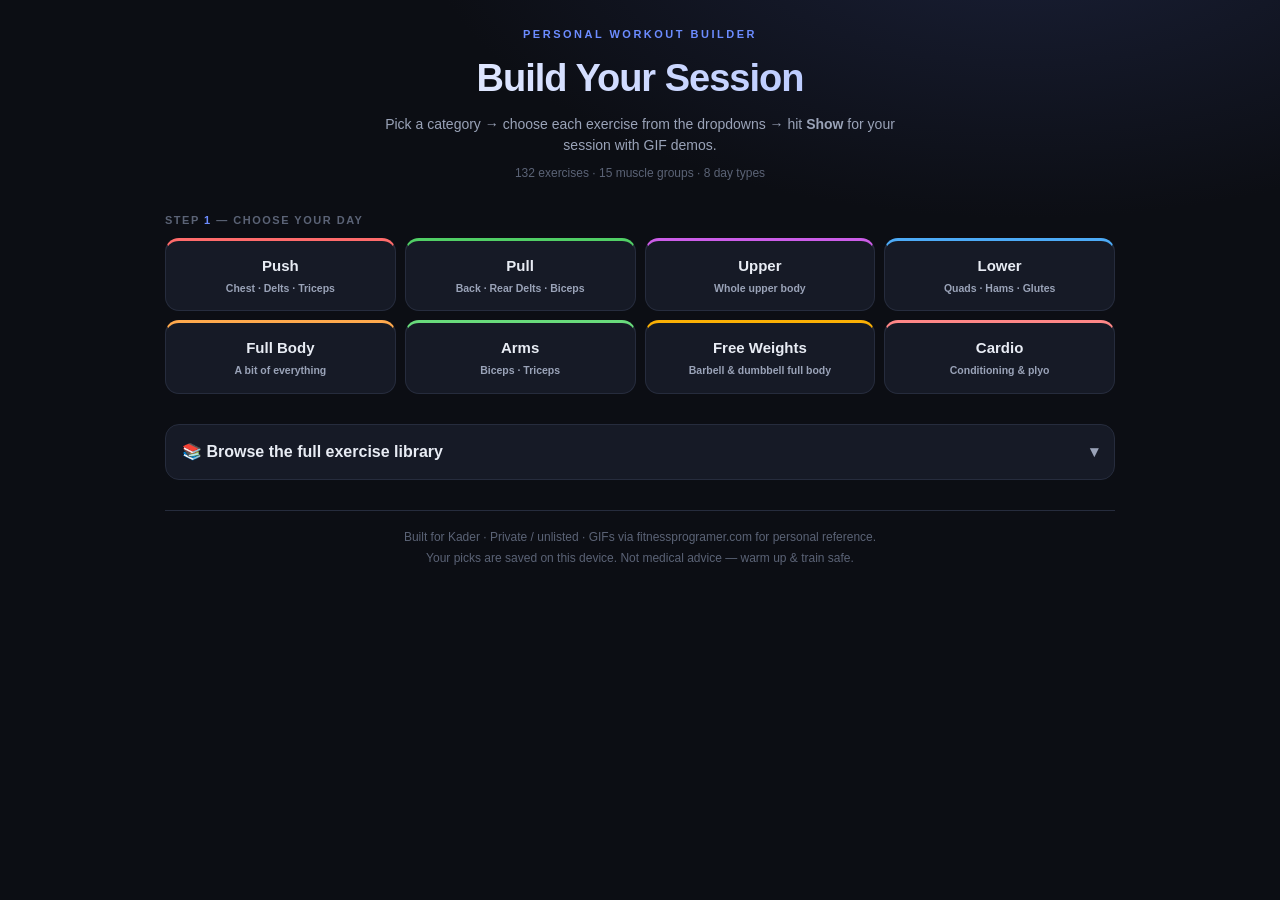
==== commit 18b75c28: "Expand to full library: +cardio, +free weights, all variations Adds ~60 more exercises (barbell/pull" ====
--- a/strength-x9f3a7c2e/index.html
+++ b/strength-x9f3a7c2e/index.html
@@ -10,9 +10,7 @@
 <style>
   :root{
     --bg:#0c0e14;--bg2:#11141d;--card:#161a26;--card2:#1c2130;--line:#262c3d;
-    --txt:#e8ecf4;--mut:#9aa3b8;--mut2:#5b6376;--accent:#6c8cff;--good:#37d399;
-    --dumbbell:#4dabf7;--cable:#cc5de8;--rope:#ffa94d;--machine:#51cf66;--barbell:#9aa3b8;--bodyweight:#37d399;
-    --navh:62px;
+    --txt:#e8ecf4;--mut:#9aa3b8;--mut2:#5b6376;--accent:#6c8cff;--good:#37d399;--navh:62px;
   }
   *{box-sizing:border-box;margin:0;padding:0;-webkit-tap-highlight-color:transparent}
   html{scroll-behavior:smooth;scroll-padding-top:12px}
@@ -22,49 +20,37 @@
     padding-bottom:calc(var(--navh) + env(safe-area-inset-bottom) + 14px)}
   .wrap{max-width:980px;margin:0 auto;padding:0 15px}
   a{color:var(--accent);text-decoration:none}
-
   header{padding:26px 0 6px;text-align:center}
   .kicker{font-size:11px;letter-spacing:2.5px;text-transform:uppercase;color:var(--accent);font-weight:700}
   h1{font-size:clamp(24px,6vw,38px);font-weight:800;letter-spacing:-1px;margin:7px 0;
     background:linear-gradient(90deg,#fff,#9db4ff);-webkit-background-clip:text;background-clip:text;color:transparent}
-  .sub{color:var(--mut);font-size:14px;max-width:520px;margin:0 auto}
-
-  .step{font-size:11px;letter-spacing:1.5px;text-transform:uppercase;color:var(--mut2);font-weight:800;margin:26px 0 10px}
+  .sub{color:var(--mut);font-size:14px;max-width:540px;margin:0 auto}
+  .count{font-size:12px;color:var(--mut2);margin-top:8px}
+  .step{font-size:11px;letter-spacing:1.5px;text-transform:uppercase;color:var(--mut2);font-weight:800;margin:24px 0 10px}
   .step b{color:var(--accent)}
-
-  /* DAY SELECTOR */
-  .days{display:grid;grid-template-columns:repeat(3,1fr);gap:9px}
-  @media(max-width:560px){.days{grid-template-columns:repeat(2,1fr)}}
-  .dayb{background:var(--card);border:1px solid var(--line);border-radius:14px;padding:15px 10px;text-align:center;
+  .days{display:grid;grid-template-columns:repeat(4,1fr);gap:9px}
+  @media(max-width:640px){.days{grid-template-columns:repeat(2,1fr)}}
+  .dayb{background:var(--card);border:1px solid var(--line);border-radius:14px;padding:14px 8px;text-align:center;
     cursor:pointer;font-weight:800;font-size:15px;transition:.15s;border-top:3px solid var(--c)}
-  .dayb .s{display:block;font-size:11px;color:var(--mut);font-weight:600;margin-top:3px}
+  .dayb .s{display:block;font-size:10.5px;color:var(--mut);font-weight:600;margin-top:3px}
   .dayb:active{transform:scale(.96)}
   .dayb.on{background:color-mix(in srgb,var(--c) 18%,var(--card));border-color:var(--c);box-shadow:0 8px 24px -12px var(--c)}
-
-  /* BUILDER */
   #builder{display:none}
-  .slot{background:var(--card);border:1px solid var(--line);border-radius:14px;padding:12px 13px;margin-bottom:9px;
-    display:flex;align-items:center;gap:12px}
-  .slot .num{flex-shrink:0;width:26px;height:26px;border-radius:8px;background:var(--card2);border:1px solid var(--line);
-    display:grid;place-items:center;font-weight:800;font-size:12px;color:var(--accent)}
+  .slot{background:var(--card);border:1px solid var(--line);border-radius:14px;padding:12px 13px;margin-bottom:9px;display:flex;align-items:center;gap:12px}
+  .slot .num{flex-shrink:0;width:26px;height:26px;border-radius:8px;background:var(--card2);border:1px solid var(--line);display:grid;place-items:center;font-weight:800;font-size:12px;color:var(--accent)}
   .slot .body{flex:1;min-width:0}
   .slot .t{font-size:11px;letter-spacing:.5px;text-transform:uppercase;color:var(--mut);font-weight:700;margin-bottom:5px}
   .slot select{width:100%;background:var(--bg2);color:var(--txt);border:1px solid var(--line);border-radius:9px;
-    padding:10px 30px 10px 11px;font-size:14px;font-weight:600;font-family:inherit;cursor:pointer;
-    appearance:none;-webkit-appearance:none;
+    padding:10px 30px 10px 11px;font-size:14px;font-weight:600;font-family:inherit;cursor:pointer;appearance:none;-webkit-appearance:none;
     background-image:url("data:image/svg+xml;utf8,<svg xmlns='http://www.w3.org/2000/svg' width='12' height='12' viewBox='0 0 12 12'><path d='M2 4l4 4 4-4' stroke='%239aa3b8' stroke-width='1.6' fill='none' stroke-linecap='round'/></svg>");
     background-repeat:no-repeat;background-position:right 11px center}
   .slot select:focus{outline:none;border-color:var(--accent)}
   .slot .eqdot{flex-shrink:0;width:10px;height:10px;border-radius:50%}
-
   .actions{display:flex;gap:9px;margin:16px 0 4px}
-  .btn{flex:1;border:none;border-radius:12px;padding:14px;font-weight:800;font-size:15px;cursor:pointer;
-    display:flex;align-items:center;justify-content:center;gap:7px;min-height:50px}
+  .btn{flex:1;border:none;border-radius:12px;padding:14px;font-weight:800;font-size:15px;cursor:pointer;display:flex;align-items:center;justify-content:center;gap:7px;min-height:50px}
   .btn:active{transform:scale(.98)}
   .btn.save{background:var(--card);color:var(--txt);border:1px solid var(--line)}
   .btn.show{background:var(--accent);color:#0b1020}
-
-  /* SESSION */
   #session{display:none;margin-top:8px;scroll-margin-top:12px}
   .sescard{background:var(--bg2);border:1px solid var(--line);border-radius:16px;padding:14px 14px 6px}
   .seshead{display:flex;align-items:center;gap:10px;margin-bottom:6px}
@@ -80,10 +66,7 @@
   .tag{font-size:11px;font-weight:700;padding:3px 9px;border-radius:7px;color:#0b1020}
   .tag.reps{background:var(--card2);color:var(--txt);border:1px solid var(--line)}
   .ex .tip{font-size:12.5px;color:var(--mut)}
-  .printbtn{margin:10px 0 2px;width:100%;background:var(--card);border:1px solid var(--line);color:var(--txt);
-    border-radius:11px;padding:12px;font-weight:700;cursor:pointer}
-
-  /* LIBRARY */
+  .printbtn{margin:10px 0 2px;width:100%;background:var(--card);border:1px solid var(--line);color:var(--txt);border-radius:11px;padding:12px;font-weight:700;cursor:pointer}
   details.lib{margin-top:30px;background:var(--card);border:1px solid var(--line);border-radius:14px}
   details.lib>summary{cursor:pointer;padding:15px 16px;font-weight:800;font-size:16px;list-style:none;display:flex;justify-content:space-between;align-items:center}
   details.lib>summary::-webkit-details-marker{display:none}
@@ -93,33 +76,20 @@
   .fchip{font-size:12px;font-weight:700;padding:6px 11px;border-radius:99px;border:1px solid var(--line);background:var(--bg2);color:var(--mut);cursor:pointer}
   .fchip.on{color:#0b1020}
   .libsec{padding:4px 14px 10px}
-  .libsec h3{font-size:13px;color:var(--accent);margin:12px 0 8px;font-weight:800}
-  .libgrid{display:grid;grid-template-columns:repeat(auto-fill,minmax(110px,1fr));gap:8px}
+  .libsec h3{font-size:13px;color:var(--accent);margin:12px 0 8px;font-weight:800;display:flex;gap:8px;align-items:center}
+  .libsec h3 span{font-size:11px;color:var(--mut2);font-weight:600}
+  .libgrid{display:grid;grid-template-columns:repeat(auto-fill,minmax(108px,1fr));gap:8px}
   .libitem{background:var(--bg2);border:1px solid var(--line);border-radius:10px;padding:6px;text-align:center}
   .libitem img{width:100%;aspect-ratio:1;border-radius:7px;background:#fff;object-fit:cover}
   .libitem .ln{font-size:11px;font-weight:700;margin-top:5px;line-height:1.25}
   .libitem .le{font-size:9px;font-weight:800;color:#0b1020;padding:1px 6px;border-radius:5px;display:inline-block;margin-top:4px}
-
   footer{text-align:center;color:var(--mut2);font-size:12px;margin-top:30px;line-height:1.8;border-top:1px solid var(--line);padding-top:16px}
-
-  .toast{position:fixed;left:50%;bottom:calc(var(--navh) + 16px);transform:translateX(-50%) translateY(20px);
-    background:var(--good);color:#0b1020;font-weight:800;padding:11px 20px;border-radius:99px;font-size:14px;
-    opacity:0;pointer-events:none;transition:.25s;z-index:80}
+  .toast{position:fixed;left:50%;bottom:calc(var(--navh) + 16px);transform:translateX(-50%) translateY(20px);background:var(--good);color:#0b1020;font-weight:800;padding:11px 20px;border-radius:99px;font-size:14px;opacity:0;pointer-events:none;transition:.25s;z-index:80}
   .toast.show{opacity:1;transform:translateX(-50%) translateY(0)}
-
-  .bottomnav{position:fixed;left:0;right:0;bottom:0;z-index:60;background:rgba(12,14,20,.93);
-    backdrop-filter:blur(12px);border-top:1px solid var(--line);
-    padding:9px 12px calc(9px + env(safe-area-inset-bottom));display:none;gap:9px}
+  .bottomnav{position:fixed;left:0;right:0;bottom:0;z-index:60;background:rgba(12,14,20,.93);backdrop-filter:blur(12px);border-top:1px solid var(--line);padding:9px 12px calc(9px + env(safe-area-inset-bottom));display:none;gap:9px}
   .bottomnav.on{display:flex}
   .bottomnav .btn{min-height:44px;padding:11px;font-size:14px;border-radius:11px}
-
-  @media print{
-    body{padding:0;background:#fff;color:#000}
-    header,.step,#daysel,#builder,.bottomnav,.lib,.printbtn,.toast,footer{display:none!important}
-    #session{display:block!important}
-    .sescard{border:none}.ex{break-inside:avoid}.ex .gif{border:1px solid #ccc}
-    .ex .nm,.seshead h2{color:#000}
-  }
+  @media print{body{padding:0;background:#fff;color:#000}header,.step,#daysel,#builder,.bottomnav,.lib,.printbtn,.toast,footer{display:none!important}#session{display:block!important}.sescard{border:none}.ex{break-inside:avoid}.ex .gif{border:1px solid #ccc}.ex .nm,.seshead h2{color:#000}}
 </style>
 </head>
 <body>
@@ -127,7 +97,8 @@
   <header>
     <div class="kicker">Personal Workout Builder</div>
     <h1>Build Your Session</h1>
-    <p class="sub">Pick a day → choose each exercise from the dropdowns → hit <b>Show</b> to see your session with GIF demos. Dumbbell · rope · cable · machine variations.</p>
+    <p class="sub">Pick a category → choose each exercise from the dropdowns → hit <b>Show</b> for your session with GIF demos.</p>
+    <div class="count" id="count"></div>
   </header>
 
   <div id="daysel">
@@ -136,7 +107,7 @@
   </div>
 
   <div id="builder">
-    <div class="step">Step <b>2</b> — pick your 8 exercises</div>
+    <div class="step">Step <b>2</b> — pick your exercises</div>
     <div id="slots"></div>
     <div class="actions">
       <button class="btn save" onclick="saveDay()">💾 Save</button>
@@ -154,7 +125,7 @@
   </div>
 
   <details class="lib" id="lib">
-    <summary>📚 Browse all exercises &amp; variations</summary>
+    <summary>📚 Browse the full exercise library</summary>
     <div class="filters" id="filters"></div>
     <div id="libbody"></div>
   </details>
@@ -173,75 +144,101 @@
 
 <script>
 const G="gifs/";
-const EQ={dumbbell:{l:"DB",c:"var(--dumbbell)"},rope:{l:"Rope",c:"var(--rope)"},cable:{l:"Cable",c:"var(--cable)"},
-  machine:{l:"Machine",c:"var(--machine)"},barbell:{l:"Barbell",c:"var(--barbell)"},bodyweight:{l:"Body",c:"var(--bodyweight)"}};
-const EQORDER=["dumbbell","rope","cable","machine","barbell","bodyweight"];
-
-/* x(id,name,equip) */
+const EQ={dumbbell:{l:"DB",c:"#4dabf7"},kettlebell:{l:"KB",c:"#ffd43b"},rope:{l:"Rope",c:"#ffa94d"},
+  cable:{l:"Cable",c:"#cc5de8"},machine:{l:"Machine",c:"#51cf66"},barbell:{l:"Barbell",c:"#9aa3b8"},bodyweight:{l:"Body",c:"#37d399"}};
+const EQORDER=["dumbbell","kettlebell","barbell","rope","cable","machine","bodyweight"];
+const EQLABEL={dumbbell:"Dumbbell",kettlebell:"Kettlebell",barbell:"Barbell",rope:"Cable / Rope",cable:"Cable",machine:"Machine",bodyweight:"Bodyweight"};
 function x(id,name,eq){return {id,name,eq}}
+
 const SEC={
  chest:{name:"Chest",reps:"3–4 × 8–12",tip:"Full stretch at the bottom, squeeze the chest at the top.",list:[
    x("incline_db_press","Incline Dumbbell Press","dumbbell"),x("flat_db_press","Flat Dumbbell Press","dumbbell"),
-   x("incline_db_fly","Incline Dumbbell Fly","dumbbell"),x("db_pullover","Dumbbell Pullover","dumbbell"),
-   x("cable_fly_high","Cable Crossover (High→Low)","cable"),x("cable_fly_low","Low Cable Fly (Low→High)","cable"),
-   x("machine_chest_press","Machine Chest Press","machine"),x("pec_deck","Pec Deck Fly","machine"),
-   x("barbell_incline_press","Barbell Incline Press","barbell")]},
+   x("decline_db_press","Decline Dumbbell Press","dumbbell"),x("incline_db_fly","Incline Dumbbell Fly","dumbbell"),
+   x("db_pullover","Dumbbell Pullover","dumbbell"),x("cable_fly_high","Cable Crossover (High→Low)","cable"),
+   x("cable_fly_low","Low Cable Fly (Low→High)","cable"),x("machine_chest_press","Machine Chest Press","machine"),
+   x("machine_incline_press","Incline Machine Press","machine"),x("pec_deck","Pec Deck Fly","machine"),
+   x("barbell_incline_press","Barbell Incline Press","barbell"),x("chest_dip","Chest Dip","bodyweight")]},
  press:{name:"Shoulders – Press",reps:"3–4 × 8–12",tip:"Press up and slightly in; stop just short of lockout.",list:[
    x("db_shoulder_press","Dumbbell Shoulder Press","dumbbell"),x("arnold_press","Arnold Press","dumbbell"),
-   x("db_front_raise","Dumbbell Front Raise","dumbbell"),x("machine_shoulder_press","Machine Shoulder Press","machine")]},
+   x("single_arm_db_press","Single-Arm Dumbbell Press","dumbbell"),x("db_front_raise","Dumbbell Front Raise","dumbbell"),
+   x("machine_shoulder_press","Machine Shoulder Press","machine"),x("barbell_overhead_press","Barbell Overhead Press","barbell"),
+   x("landmine_press","Kneeling Landmine Press","barbell")]},
  side:{name:"Side Delts",reps:"3 × 12–20",tip:"Lead with the elbows, slow lower, no swinging.",list:[
-   x("db_lateral_raise","Dumbbell Lateral Raise","dumbbell"),x("cable_lateral_raise","Cable Lateral Raise","cable"),
-   x("leaning_cable_lateral","Leaning Cable Lateral Raise","cable"),x("machine_lateral_raise","Machine Lateral Raise","machine")]},
+   x("db_lateral_raise","Dumbbell Lateral Raise","dumbbell"),x("seated_db_lateral","Seated Dumbbell Lateral Raise","dumbbell"),
+   x("cable_lateral_raise","Cable Lateral Raise","cable"),x("leaning_cable_lateral","Leaning Cable Lateral Raise","cable"),
+   x("machine_lateral_raise","Machine Lateral Raise","machine")]},
  rear:{name:"Rear Delts",reps:"3 × 15–20",tip:"Light weight, pull wide & back, squeeze the rear delts.",list:[
-   x("db_rear_fly","Bent-Over Dumbbell Rear Fly","dumbbell"),x("cable_rear_fly","Cable Rear Delt Fly","cable"),
+   x("db_rear_fly","Bent-Over Dumbbell Rear Fly","dumbbell"),x("db_rear_delt_row","Dumbbell Rear Delt Row","dumbbell"),
+   x("incline_rear_fly","Incline Bench Rear Fly","dumbbell"),x("cable_rear_fly","Cable Rear Delt Fly","cable"),
    x("face_pull","Rope Face Pull","rope"),x("reverse_pec_deck","Reverse Pec Deck","machine")]},
  triceps:{name:"Triceps",reps:"3 × 10–15",tip:"Keep the elbows locked in place, full extension, squeeze.",list:[
    x("rope_pushdown","Rope Pushdown","rope"),x("overhead_rope_ext","Rope Overhead Extension","rope"),
-   x("v_bar_pushdown","V-Bar Pushdown","cable"),x("db_overhead_ext","Dumbbell Overhead Extension","dumbbell"),
+   x("v_bar_pushdown","V-Bar Pushdown","cable"),x("straight_bar_pushdown","Straight-Bar Pushdown","cable"),
+   x("single_arm_pushdown","Single-Arm Pushdown","cable"),x("db_overhead_ext","Dumbbell Overhead Extension","dumbbell"),
    x("db_kickback","Dumbbell Kickback","dumbbell"),x("skull_crusher","Skull Crusher","barbell"),
+   x("close_grip_bench","Close-Grip Bench Press","barbell"),x("machine_triceps_ext","Machine Triceps Extension","machine"),
    x("bench_dip","Bench Dips","bodyweight")]},
  biceps:{name:"Biceps",reps:"3 × 10–15",tip:"No swinging — elbows pinned, full stretch each rep.",list:[
    x("db_curl","Dumbbell Curl","dumbbell"),x("hammer_curl","Dumbbell Hammer Curl","dumbbell"),
    x("incline_db_curl","Incline Dumbbell Curl","dumbbell"),x("concentration_curl","Concentration Curl","dumbbell"),
    x("rope_hammer_curl","Rope Hammer Curl","rope"),x("cable_curl","Cable Curl","cable"),
-   x("preacher_curl","Preacher Curl","machine")]},
+   x("preacher_curl","Preacher Curl","machine"),x("barbell_curl","Barbell Curl","barbell"),
+   x("ez_bar_curl","EZ-Bar Curl","barbell"),x("reverse_curl","Reverse Curl","barbell")]},
  lats:{name:"Back – Vertical (Lats)",reps:"3–4 × 8–12",tip:"Drive the elbows down to your ribs, feel the lats.",list:[
    x("lat_pulldown","Lat Pulldown","cable"),x("wide_pulldown","Wide-Grip Pulldown","cable"),
-   x("close_grip_pulldown","Close-Grip Pulldown","cable"),x("single_arm_pulldown","Single-Arm Pulldown","cable"),
-   x("straight_arm_pulldown","Rope Straight-Arm Pulldown","rope"),x("assisted_pullup","Assisted Pull-Up","machine")]},
+   x("close_grip_pulldown","Close-Grip Pulldown","cable"),x("neutral_pulldown","Neutral-Grip Pulldown","cable"),
+   x("single_arm_pulldown","Single-Arm Pulldown","cable"),x("straight_arm_pulldown","Rope Straight-Arm Pulldown","rope"),
+   x("assisted_pullup","Assisted Pull-Up","machine"),x("pull_up","Pull-Up","bodyweight"),x("chin_up","Chin-Up","bodyweight")]},
  rows:{name:"Back – Row",reps:"3–4 × 8–12",tip:"Pull to the waist, squeeze the shoulder blades, control back.",list:[
    x("one_arm_db_row","One-Arm Dumbbell Row","dumbbell"),x("db_bent_row","Bent-Over Dumbbell Row","dumbbell"),
    x("chest_supported_row","Chest-Supported Dumbbell Row","dumbbell"),x("seated_cable_row","Seated Cable Row","cable"),
-   x("rope_cable_row","Wide-Grip Cable Row","cable"),x("machine_row","Machine Row","machine")]},
+   x("rope_cable_row","Wide-Grip Cable Row","cable"),x("single_arm_cable_row","Single-Arm Cable Row","cable"),
+   x("machine_row","Machine Row","machine"),x("barbell_row","Bent-Over Barbell Row","barbell"),
+   x("t_bar_row","T-Bar Row","barbell"),x("inverted_row","Inverted Row","bodyweight")]},
  traps:{name:"Upper Back / Traps",reps:"3 × 12–20",tip:"Pull high and squeeze; keep it light and controlled.",list:[
-   x("db_shrug","Dumbbell Shrug","dumbbell"),x("rope_upright_row","Cable Upright Row","cable"),
-   x("cable_high_row","Rope High Row","rope"),x("face_pull","Rope Face Pull","rope")]},
+   x("db_shrug","Dumbbell Shrug","dumbbell"),x("db_upright_row","Dumbbell Upright Row","dumbbell"),
+   x("rope_upright_row","Cable Upright Row","cable"),x("cable_shrug","Cable Shrug","cable"),
+   x("cable_high_row","Rope High Row","rope"),x("face_pull","Rope Face Pull","rope"),x("barbell_shrug","Barbell Shrug","barbell")]},
  quads:{name:"Quads / Legs",reps:"3–4 × 8–12",tip:"Knees track over the toes, controlled depth, drive up.",list:[
    x("goblet_squat","Goblet Squat","dumbbell"),x("db_squat","Dumbbell Squat","dumbbell"),
    x("bulgarian_split_squat","Bulgarian Split Squat","dumbbell"),x("db_lunge","Dumbbell Lunge","dumbbell"),
-   x("db_step_up","Dumbbell Step-Up","dumbbell"),x("leg_press","Leg Press","machine"),
-   x("hack_squat","Hack Squat","machine"),x("leg_extension","Leg Extension","machine")]},
+   x("reverse_lunge","Dumbbell Reverse Lunge","dumbbell"),x("db_step_up","Dumbbell Step-Up","dumbbell"),
+   x("leg_press","Leg Press","machine"),x("hack_squat","Hack Squat","machine"),x("leg_extension","Leg Extension","machine"),
+   x("smith_squat","Smith Machine Squat","machine"),x("barbell_squat","Barbell Back Squat","barbell"),x("front_squat","Front Squat","barbell")]},
  hams:{name:"Hamstrings",reps:"3–4 × 8–12",tip:"Push the hips back, soft knees, feel the hamstring stretch.",list:[
    x("db_rdl","Dumbbell Romanian Deadlift","dumbbell"),x("single_leg_rdl","Single-Leg RDL","dumbbell"),
-   x("barbell_rdl","Barbell RDL","barbell"),x("seated_leg_curl","Seated Leg Curl","machine"),
-   x("lying_leg_curl","Lying Leg Curl","machine")]},
+   x("seated_leg_curl","Seated Leg Curl","machine"),x("lying_leg_curl","Lying Leg Curl","machine"),
+   x("barbell_rdl","Barbell RDL","barbell"),x("stiff_leg_deadlift","Stiff-Leg Deadlift","barbell"),
+   x("good_morning","Good Morning","barbell"),x("nordic_curl","Nordic Curl","bodyweight")]},
  glutes:{name:"Glutes",reps:"3 × 10–15",tip:"Drive through the heels, full hip extension, squeeze the glutes.",list:[
-   x("cable_kickback","Cable Glute Kickback","cable"),x("glute_bridge","Glute Bridge","bodyweight"),
-   x("bulgarian_split_squat","Bulgarian Split Squat","dumbbell"),x("barbell_hip_thrust","Hip Thrust","barbell")]},
+   x("cable_kickback","Cable Glute Kickback","cable"),x("cable_pull_through","Cable Pull Through","cable"),
+   x("bulgarian_split_squat","Bulgarian Split Squat","dumbbell"),x("hip_abduction","Hip Abduction Machine","machine"),
+   x("glute_bridge","Glute Bridge","bodyweight"),x("frog_pump","Frog Pump","bodyweight"),
+   x("barbell_hip_thrust","Barbell Hip Thrust","barbell"),x("single_leg_hip_thrust","Single-Leg Hip Thrust","barbell")]},
  calves:{name:"Calves",reps:"4 × 12–20",tip:"Full stretch at the bottom, big squeeze up top, no bouncing.",list:[
-   x("standing_calf_raise","Standing Calf Raise","machine"),x("seated_calf_raise","Seated Calf Raise","machine"),
-   x("db_calf_raise","Dumbbell Calf Raise","dumbbell")]},
+   x("db_calf_raise","Dumbbell Calf Raise","dumbbell"),x("standing_calf_raise","Standing Calf Raise","machine"),
+   x("seated_calf_raise","Seated Calf Raise","machine"),x("leg_press_calf","Leg Press Calf Raise","machine"),
+   x("donkey_calf","Donkey Calf Raise","machine")]},
  core:{name:"Core / Abs",reps:"3 × 12–20",tip:"Slow and controlled, exhale as you crunch, don't rush.",list:[
-   x("rope_crunch","Cable Rope Crunch","rope"),x("hanging_leg_raise","Hanging Leg Raise","bodyweight"),
-   x("plank","Plank","bodyweight"),x("woodchopper","Cable Woodchopper","cable"),
-   x("db_side_bend","Dumbbell Side Bend","dumbbell")]}
+   x("rope_crunch","Cable Rope Crunch","rope"),x("woodchopper","Cable Woodchopper","cable"),
+   x("pallof_press","Cable Pallof Press","cable"),x("db_side_bend","Dumbbell Side Bend","dumbbell"),
+   x("hanging_leg_raise","Hanging Leg Raise","bodyweight"),x("lying_leg_raise","Lying Leg Raise","bodyweight"),
+   x("plank","Plank","bodyweight"),x("russian_twist","Russian Twist","bodyweight"),
+   x("bicycle_crunch","Bicycle Crunch","bodyweight"),x("ab_wheel","Ab Wheel Rollout","bodyweight"),
+   x("dead_bug","Dead Bug","bodyweight"),x("bird_dog","Bird Dog","bodyweight")]},
+ cardio:{name:"Cardio / Conditioning",reps:"30–45 sec × 3–4 rounds",tip:"Keep moving with good form and steady breathing. Scale the pace to your level.",list:[
+   x("jumping_jack","Jumping Jack","bodyweight"),x("high_knees","High Knees","bodyweight"),
+   x("butt_kick","Butt Kicks","bodyweight"),x("mountain_climber","Mountain Climber","bodyweight"),
+   x("burpee","Burpee","bodyweight"),x("jump_squat","Jump Squat","bodyweight"),
+   x("skater_jump","Skater Jumps","bodyweight"),x("box_jump","Box Jump","bodyweight"),
+   x("bear_crawl","Bear Crawl","bodyweight"),x("jump_rope","Jump Rope","bodyweight"),
+   x("kettlebell_swing","Kettlebell Swing","kettlebell"),x("battle_rope","Battle Rope","machine")]}
 };
-/* flat lookup */
-const FLAT={};for(const k in SEC)SEC[k].list.forEach(e=>FLAT[e.id]={...e,sec:k});
+const FLAT={};for(const k in SEC)SEC[k].list.forEach(e=>{if(!FLAT[e.id])FLAT[e.id]={...e,sec:k}});
 
 const s=(t,sec,def)=>({t,sec,def});
 const DAYS={
- push:{name:"Push",sub:"Chest · Shoulders · Triceps",c:"#ff6b6b",slots:[
+ push:{name:"Push",sub:"Chest · Delts · Triceps",c:"#ff6b6b",slots:[
    s("Chest · Incline","chest","incline_db_press"),s("Chest · Press","chest","machine_chest_press"),
    s("Shoulders · Press","press","db_shoulder_press"),s("Side Delts","side","cable_lateral_raise"),
    s("Chest · Fly","chest","cable_fly_high"),s("Triceps · Pushdown","triceps","rope_pushdown"),
@@ -256,7 +253,7 @@
    s("Back · Pulldown","lats","lat_pulldown"),s("Shoulders · Press","press","db_shoulder_press"),
    s("Side Delts","side","db_lateral_raise"),s("Triceps","triceps","rope_pushdown"),
    s("Biceps","biceps","db_curl"),s("Core","core","plank")]},
- lower:{name:"Lower",sub:"Quads · Hams · Glutes · Calves",c:"#4dabf7",slots:[
+ lower:{name:"Lower",sub:"Quads · Hams · Glutes",c:"#4dabf7",slots:[
    s("Quads · Squat","quads","goblet_squat"),s("Quads · Machine","quads","leg_press"),
    s("Hamstrings · Hinge","hams","db_rdl"),s("Hamstrings · Curl","hams","seated_leg_curl"),
    s("Glutes","glutes","barbell_hip_thrust"),s("Quads · Extension","quads","leg_extension"),
@@ -270,35 +267,44 @@
    s("Biceps · Curl","biceps","db_curl"),s("Triceps · Pushdown","triceps","rope_pushdown"),
    s("Biceps · Incline","biceps","incline_db_curl"),s("Triceps · Overhead","triceps","overhead_rope_ext"),
    s("Biceps · Hammer","biceps","rope_hammer_curl"),s("Triceps · Extension","triceps","db_overhead_ext"),
-   s("Biceps · Preacher","biceps","preacher_curl"),s("Triceps · Dips","triceps","bench_dip")]}
+   s("Biceps · Preacher","biceps","preacher_curl"),s("Triceps · Dips","triceps","bench_dip")]},
+ freeweights:{name:"Free Weights",sub:"Barbell & dumbbell full body",c:"#fab005",slots:[
+   s("Squat","quads","barbell_squat"),s("Press","chest","flat_db_press"),
+   s("Hinge / Deadlift","hams","barbell_rdl"),s("Overhead Press","press","barbell_overhead_press"),
+   s("Row","rows","barbell_row"),s("Lunge","quads","db_lunge"),
+   s("Curl","biceps","barbell_curl"),s("Core","core","ab_wheel")]},
+ cardio:{name:"Cardio",sub:"Conditioning & plyo",c:"#ff8787",slots:[
+   s("Warm-up","cardio","jumping_jack"),s("Conditioning","cardio","mountain_climber"),
+   s("Conditioning","cardio","burpee"),s("Power","cardio","jump_squat"),
+   s("Power","cardio","kettlebell_swing"),s("Conditioning","cardio","high_knees"),
+   s("Core","core","dead_bug"),s("Finisher","cardio","jump_rope")]}
 };
 
-const STORE="kdr_builder_v2";
+const STORE="kdr_builder_v3";
 let saved=JSON.parse(localStorage.getItem(STORE)||"{}");
 let curDay=null;
 
-/* day buttons */
+const total=Object.values(SEC).reduce((a,s)=>a+s.list.length,0);
+const uniq=Object.keys(FLAT).length;
+document.getElementById('count').textContent=uniq+" exercises · "+Object.keys(SEC).length+" muscle groups · "+Object.keys(DAYS).length+" day types";
+
 document.getElementById('days').innerHTML=Object.entries(DAYS).map(([k,d])=>
   `<div class="dayb" data-k="${k}" style="--c:${d.c}" onclick="pickDay('${k}')">${d.name}<span class="s">${d.sub}</span></div>`).join('');
 
 function optgroups(sec,sel){
-  const list=SEC[sec].list, byeq={};
-  list.forEach(e=>{(byeq[e.eq]=byeq[e.eq]||[]).push(e)});
+  const byeq={};SEC[sec].list.forEach(e=>{(byeq[e.eq]=byeq[e.eq]||[]).push(e)});
   return EQORDER.filter(eq=>byeq[eq]).map(eq=>
-    `<optgroup label="${eq==='dumbbell'?'Dumbbell':eq==='rope'?'Cable / Rope':eq==='cable'?'Cable':eq==='machine'?'Machine':eq==='barbell'?'Barbell':'Bodyweight'}">`+
-    byeq[eq].map(e=>`<option value="${e.id}" ${e.id===sel?'selected':''}>${e.name}</option>`).join('')+`</optgroup>`).join('');
+    `<optgroup label="${EQLABEL[eq]}">`+byeq[eq].map(e=>`<option value="${e.id}" ${e.id===sel?'selected':''}>${e.name}</option>`).join('')+`</optgroup>`).join('');
 }
-
 function pickDay(k){
   curDay=k;const d=DAYS[k];
   document.querySelectorAll('.dayb').forEach(b=>b.classList.toggle('on',b.dataset.k===k));
   const mem=saved[k]||{};
   document.getElementById('slots').innerHTML=d.slots.map((sl,i)=>{
     const val=mem[i]||sl.def;const eq=FLAT[val]?FLAT[val].eq:'dumbbell';
-    return `<div class="slot">
-      <div class="num">${i+1}</div>
+    return `<div class="slot"><div class="num">${i+1}</div>
       <div class="body"><div class="t">${sl.t}</div>
-        <select data-i="${i}" data-sec="${sl.sec}" onchange="onPick(this)">${optgroups(sl.sec,val)}</select></div>
+        <select data-i="${i}" onchange="onPick(this)">${optgroups(sl.sec,val)}</select></div>
       <span class="eqdot" id="dot${i}" style="background:${EQ[eq].c}"></span></div>`;
   }).join('');
   document.getElementById('builder').style.display='block';
@@ -306,16 +312,9 @@
   document.getElementById('session').style.display='none';
   document.getElementById('builder').scrollIntoView({behavior:'smooth',block:'start'});
 }
-function onPick(selEl){
-  const i=selEl.dataset.i;const eq=FLAT[selEl.value].eq;
-  document.getElementById('dot'+i).style.background=EQ[eq].c.replace('var(--'+eq+')',getComputedStyle(document.documentElement).getPropertyValue('--'+eq))||EQ[eq].c;
-}
-function curSelections(){
-  const o={};document.querySelectorAll('#slots select').forEach(s=>o[s.dataset.i]=s.value);return o;
-}
-function saveDay(){
-  if(!curDay)return;saved[curDay]=curSelections();localStorage.setItem(STORE,JSON.stringify(saved));toast("Saved ✓");
-}
+function onPick(el){document.getElementById('dot'+el.dataset.i).style.background=EQ[FLAT[el.value].eq].c;}
+function curSelections(){const o={};document.querySelectorAll('#slots select').forEach(s=>o[s.dataset.i]=s.value);return o;}
+function saveDay(){if(!curDay)return;saved[curDay]=curSelections();localStorage.setItem(STORE,JSON.stringify(saved));toast("Saved ✓");}
 function showSession(){
   if(!curDay)return;saveDay();
   const d=DAYS[curDay],sel=curSelections();
@@ -323,44 +322,30 @@
   document.getElementById('sesCnt').textContent=d.slots.length+" exercises";
   document.getElementById('sesEx').innerHTML=d.slots.map((sl,i)=>{
     const id=sel[i]||sl.def,e=FLAT[id],sc=SEC[sl.sec];
-    return `<div class="ex">
-      <img class="gif" src="${G}${id}.gif" alt="${e.name}" loading="lazy">
-      <div class="info">
-        <div class="slotname">${i+1} · ${sl.t}</div>
-        <div class="nm">${e.name}</div>
-        <div class="row">
-          <span class="tag" style="background:${EQ[e.eq].c}">${EQ[e.eq].l}</span>
-          <span class="tag reps">${sc.reps}</span>
-        </div>
-        <div class="tip">${sc.tip}</div>
-      </div></div>`;
+    return `<div class="ex"><img class="gif" src="${G}${id}.gif" alt="${e.name}" loading="lazy">
+      <div class="info"><div class="slotname">${i+1} · ${sl.t}</div><div class="nm">${e.name}</div>
+        <div class="row"><span class="tag" style="background:${EQ[e.eq].c}">${EQ[e.eq].l}</span><span class="tag reps">${sc.reps}</span></div>
+        <div class="tip">${sc.tip}</div></div></div>`;
   }).join('');
   document.getElementById('session').style.display='block';
   document.getElementById('session').scrollIntoView({behavior:'smooth',block:'start'});
 }
-
-/* toast */
 let tT;function toast(m){const t=document.getElementById('toast');t.textContent=m;t.classList.add('show');clearTimeout(tT);tT=setTimeout(()=>t.classList.remove('show'),1400);}
 
-/* library browse */
 let libFilter="all";
 function renderLib(){
-  const body=document.getElementById('libbody');
-  body.innerHTML=Object.entries(SEC).map(([k,sc])=>{
+  document.getElementById('libbody').innerHTML=Object.entries(SEC).map(([k,sc])=>{
     const items=sc.list.filter(e=>libFilter==="all"||e.eq===libFilter);
     if(!items.length)return"";
-    return `<div class="libsec"><h3>${sc.name}</h3><div class="libgrid">${items.map(e=>
-      `<div class="libitem"><img src="${G}${e.id}.gif" alt="${e.name}" loading="lazy">
-        <div class="ln">${e.name}</div><span class="le" style="background:${EQ[e.eq].c}">${EQ[e.eq].l}</span></div>`).join('')}</div></div>`;
+    return `<div class="libsec"><h3>${sc.name} <span>${items.length}</span></h3><div class="libgrid">${items.map(e=>
+      `<div class="libitem"><img src="${G}${e.id}.gif" alt="${e.name}" loading="lazy"><div class="ln">${e.name}</div><span class="le" style="background:${EQ[e.eq].c}">${EQ[e.eq].l}</span></div>`).join('')}</div></div>`;
   }).join('');
 }
 const eqs=["all",...EQORDER];
 document.getElementById('filters').innerHTML=eqs.map(f=>{
-  const lbl=f==="all"?"All":EQ[f].l;const col=f==="all"?"var(--accent)":EQ[f].c;
-  return `<span class="fchip ${f==='all'?'on':''}" data-f="${f}" style="${f==='all'?'background:var(--accent)':''}" onclick="setFilter('${f}',this)">${lbl}</span>`;
+  const lbl=f==="all"?"All":EQ[f].l;return `<span class="fchip ${f==='all'?'on':''}" data-f="${f}" style="${f==='all'?'background:var(--accent)':''}" onclick="setFilter('${f}',this)">${lbl}</span>`;
 }).join('');
-function setFilter(f,el){libFilter=f;document.querySelectorAll('.fchip').forEach(c=>{c.classList.remove('on');c.style.background='';});
-  el.classList.add('on');el.style.background=f==='all'?'var(--accent)':EQ[f].c;renderLib();}
+function setFilter(f,el){libFilter=f;document.querySelectorAll('.fchip').forEach(c=>{c.classList.remove('on');c.style.background='';});el.classList.add('on');el.style.background=f==='all'?'var(--accent)':EQ[f].c;renderLib();}
 document.getElementById('lib').addEventListener('toggle',function(){if(this.open&&!document.getElementById('libbody').innerHTML)renderLib();});
 </script>
 </body>
